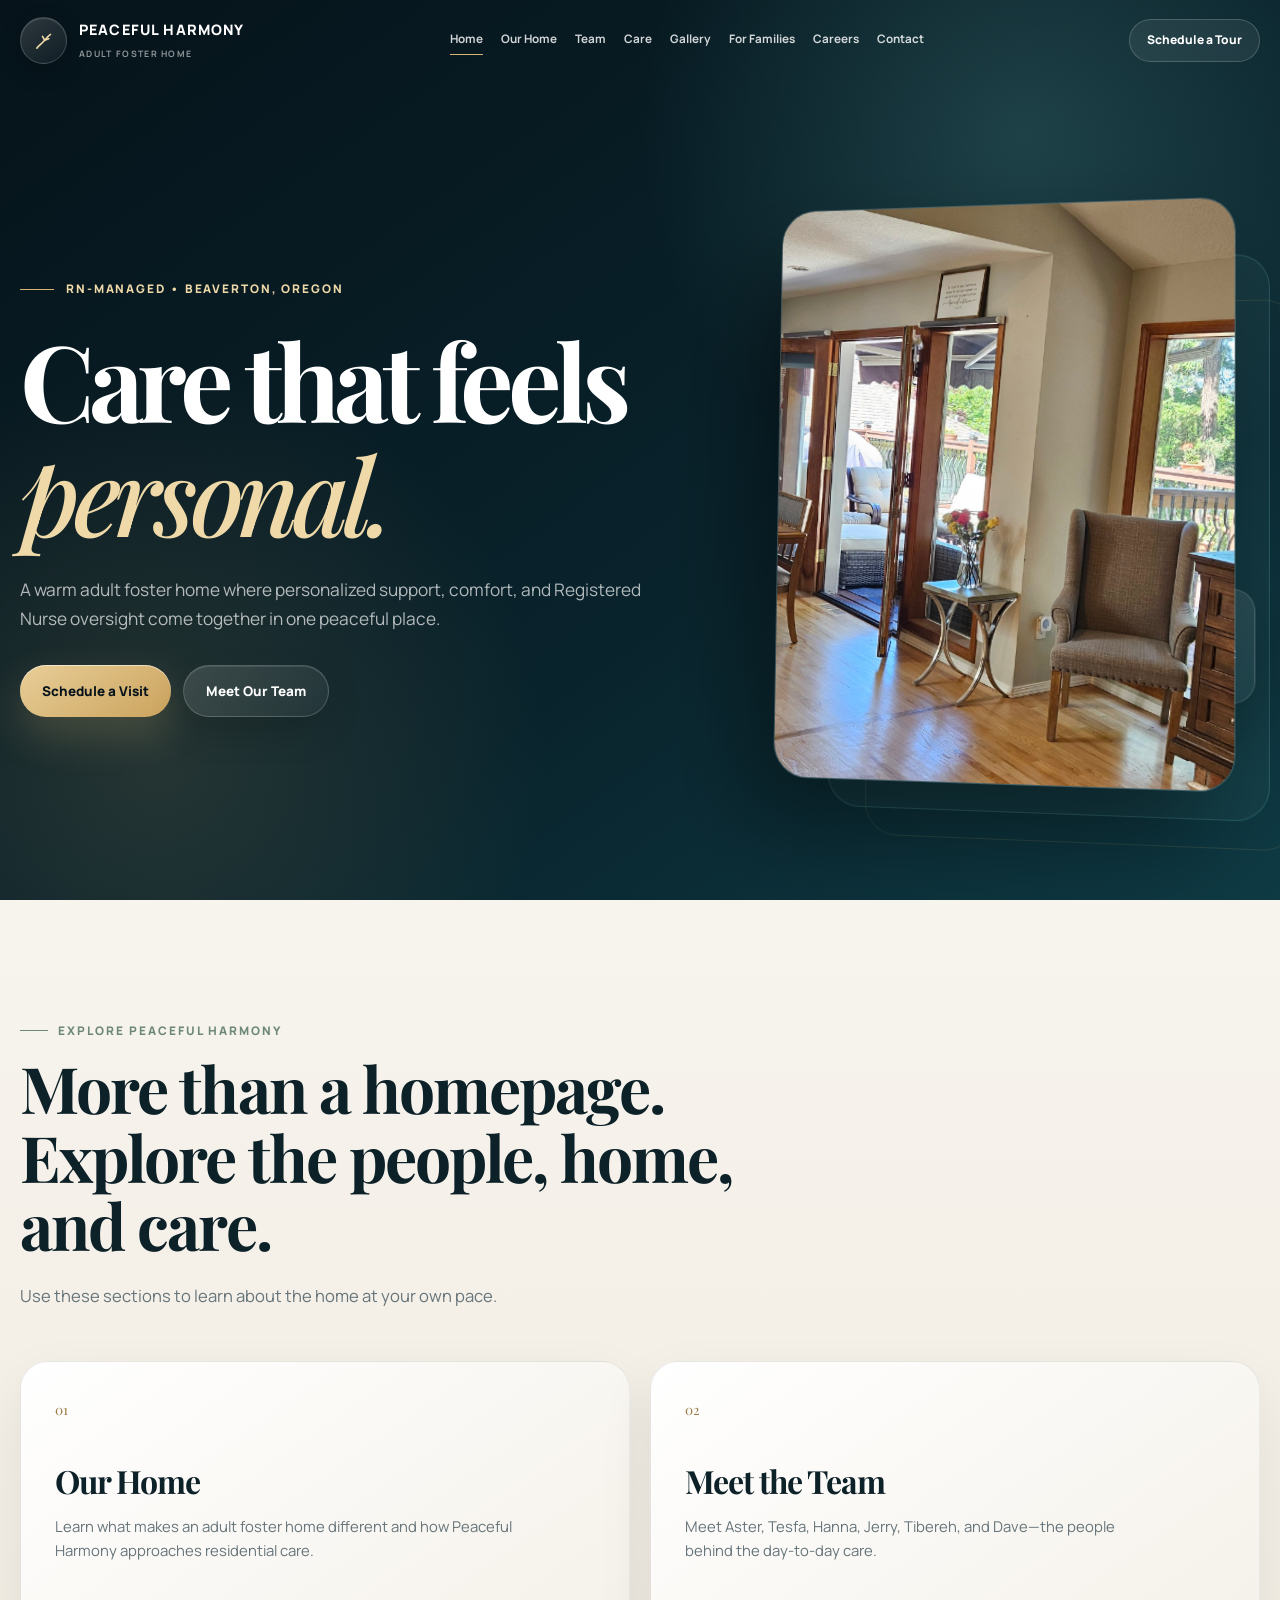
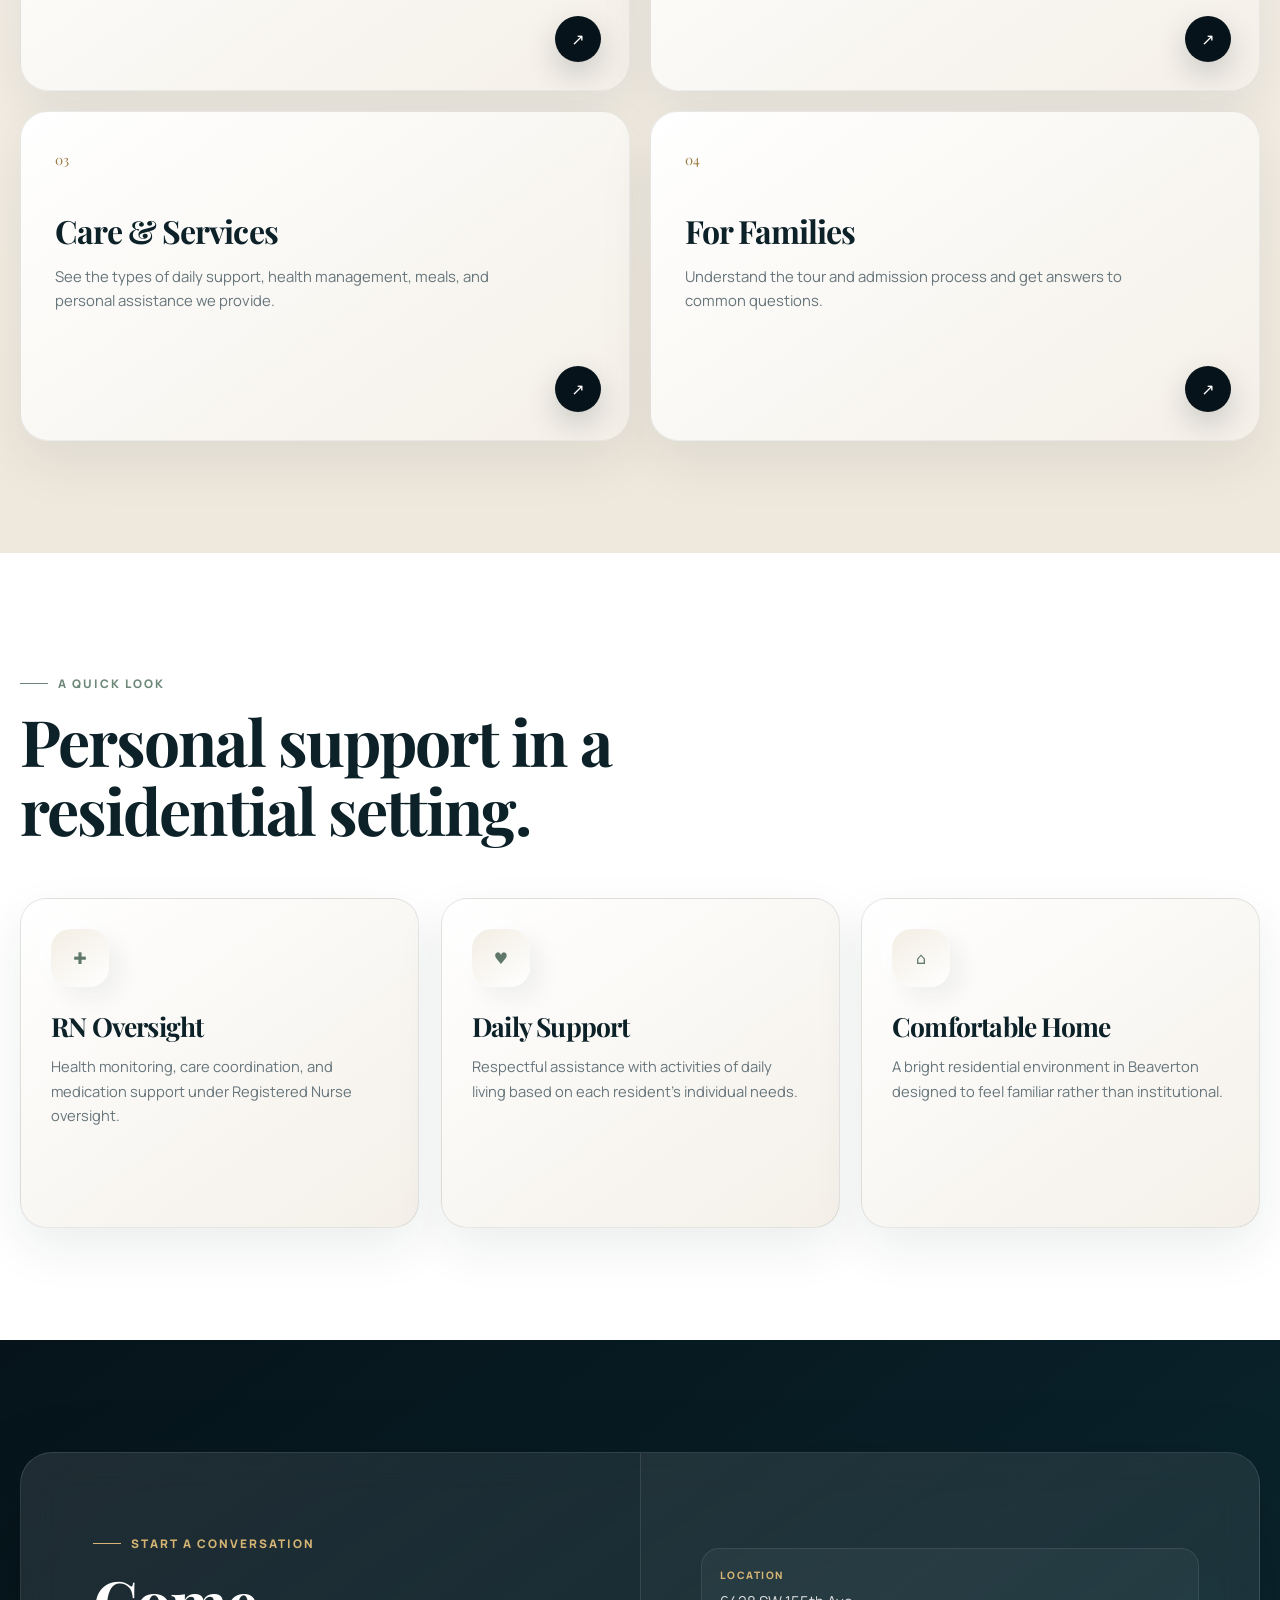
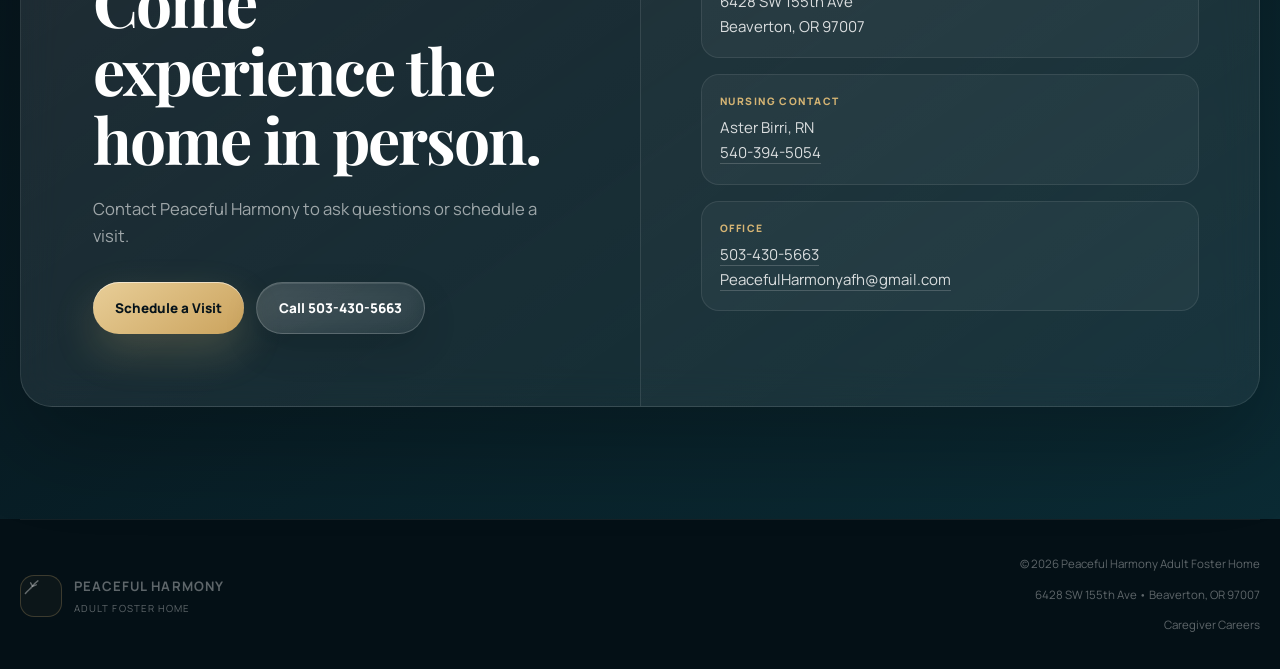
==== index.html @ 40a7d687 "Add files via upload" ====
<!DOCTYPE html>
<html lang="en">
<head>
  <meta charset="UTF-8" />
  <meta name="viewport" content="width=device-width, initial-scale=1, viewport-fit=cover" />
  <meta name="theme-color" content="#06131a" />
  <meta name="description" content="Peaceful Harmony Adult Foster Home in Beaverton, Oregon." />
  <title>Peaceful Harmony Adult Foster Home | Beaverton, Oregon</title>
  <link rel="preconnect" href="https://fonts.googleapis.com" />
  <link rel="preconnect" href="https://fonts.gstatic.com" crossorigin />
  <link href="https://fonts.googleapis.com/css2?family=Manrope:wght@400;500;600;700;800&family=Playfair+Display:ital,wght@0,600;0,700;1,500&display=swap" rel="stylesheet" />
  <link rel="stylesheet" href="styles.css" />
</head>
<body>

<header class="site-header" id="siteHeader">
  <div class="container nav">
    <a class="brand" href="index.html" aria-label="Peaceful Harmony home">
      <span class="brand-orb" aria-hidden="true">
        <svg viewBox="0 0 24 24" fill="none">
          <path d="M5 20c2.8-3.8 5.3-4.6 8.1-8.2 2.2-2.9 3.7-4.5 6.2-6.2" stroke="currentColor" stroke-width="1.7" stroke-linecap="round"/>
          <path d="M13.2 11.8 11 7.8M13.2 11.8l4.2-1.7" stroke="currentColor" stroke-width="1.7" stroke-linecap="round"/>
        </svg>
      </span>
      <span>
        <span class="brand-name">PEACEFUL HARMONY</span>
        <span class="brand-sub">Adult Foster Home</span>
      </span>
    </a>

    <nav class="desktop-nav" aria-label="Main navigation">
      <a href="index.html">Home</a>
      <a href="our-home.html">Our Home</a>
      <a href="team.html">Team</a>
      <a href="care.html">Care</a>
      <a href="gallery.html">Gallery</a>
      <a href="families.html">For Families</a>
      <a href="careers.html">Careers</a>
      <a href="contact.html">Contact</a>
    </nav>

    <div>
      <a class="nav-cta" href="contact.html">Schedule a Tour</a>
      <button class="menu-btn" id="menuButton" type="button" aria-label="Open menu" aria-controls="mobileMenu" aria-expanded="false">
        <svg viewBox="0 0 24 24" fill="none"><path d="M5 7h14M5 12h14M5 17h14" stroke="currentColor" stroke-width="2" stroke-linecap="round"/></svg>
      </button>
    </div>
  </div>

  <nav class="mobile-menu" id="mobileMenu" aria-label="Mobile navigation">
    <a href="index.html">Home</a>
    <a href="our-home.html">Our Home</a>
    <a href="team.html">Meet the Team</a>
    <a href="care.html">Care & Services</a>
    <a href="gallery.html">Gallery</a>
    <a href="families.html">For Families</a>
    <a href="careers.html">Caregiver Careers</a>
    <a href="contact.html">Contact / Schedule a Tour</a>
  </nav>
</header>


<main>
  <section class="home-hero">
    <div class="container home-grid">
      <div class="reveal visible">
        <div class="home-kicker">RN-Managed • Beaverton, Oregon</div>
        <h1>Care that feels<br><em>personal.</em></h1>
        <p class="home-copy">A warm adult foster home where personalized support, comfort, and Registered Nurse oversight come together in one peaceful place.</p>
        <div class="actions">
          <a class="btn btn-gold" href="contact.html">Schedule a Visit</a>
          <a class="btn btn-glass" href="team.html">Meet Our Team</a>
        </div>
      </div>

      <div class="hero-visual reveal visible">
        <div class="photo-stage">
          <div class="photo-back2"></div><div class="photo-back"></div>
          <div class="photo-card">
            <img src="assets/home-living.jpg" alt="Living area at Peaceful Harmony Adult Foster Home" />
          </div>
          <div class="float-card f1"><strong>RN-Managed Care</strong><span>Professional nursing oversight integrated into daily support.</span></div>
          <div class="float-card f2"><strong>Feels like home.</strong><span>A smaller residential setting built around comfort and dignity.</span></div>
        </div>
      </div>
    </div>
  </section>

  <section class="section routes">
    <div class="container">
      <span class="eyebrow reveal">Explore Peaceful Harmony</span>
      <h2 class="section-title reveal">More than a homepage. Explore the people, home, and care.</h2>
      <p class="lead reveal">Use these sections to learn about the home at your own pace.</p>

      <div class="route-grid">
        <a class="route-card tilt glow reveal" href="our-home.html">
          <span class="num">01</span><h3 class="deep">Our Home</h3>
          <p>Learn what makes an adult foster home different and how Peaceful Harmony approaches residential care.</p>
          <span class="go">↗</span>
        </a>
        <a class="route-card tilt glow reveal d1" href="team.html">
          <span class="num">02</span><h3 class="deep">Meet the Team</h3>
          <p>Meet Aster, Tesfa, Hanna, Jerry, Tibereh, and Dave—the people behind the day-to-day care.</p>
          <span class="go">↗</span>
        </a>
        <a class="route-card tilt glow reveal d2" href="care.html">
          <span class="num">03</span><h3 class="deep">Care & Services</h3>
          <p>See the types of daily support, health management, meals, and personal assistance we provide.</p>
          <span class="go">↗</span>
        </a>
        <a class="route-card tilt glow reveal d3" href="families.html">
          <span class="num">04</span><h3 class="deep">For Families</h3>
          <p>Understand the tour and admission process and get answers to common questions.</p>
          <span class="go">↗</span>
        </a>
      </div>
    </div>
  </section>

  <section class="section" style="background:#fff">
    <div class="container">
      <span class="eyebrow reveal">A Quick Look</span>
      <h2 class="section-title reveal">Personal support in a residential setting.</h2>
      <div class="card-grid">
        <div class="info-card tilt glow reveal">
          <div class="icon deep">✚</div><h3 class="deep">RN Oversight</h3>
          <p>Health monitoring, care coordination, and medication support under Registered Nurse oversight.</p>
        </div>
        <div class="info-card tilt glow reveal d1">
          <div class="icon deep">♥</div><h3 class="deep">Daily Support</h3>
          <p>Respectful assistance with activities of daily living based on each resident's individual needs.</p>
        </div>
        <div class="info-card tilt glow reveal d2">
          <div class="icon deep">⌂</div><h3 class="deep">Comfortable Home</h3>
          <p>A bright residential environment in Beaverton designed to feel familiar rather than institutional.</p>
        </div>
      </div>
    </div>
  </section>

  <section class="section contact-section">
    <div class="container">
      <div class="contact-shell reveal">
        <div class="contact-copy">
          <span class="eyebrow">Start a Conversation</span>
          <h2 class="section-title">Come experience the home in person.</h2>
          <p class="lead">Contact Peaceful Harmony to ask questions or schedule a visit.</p>
          <div class="actions">
            <a class="btn btn-gold" href="contact.html">Schedule a Visit</a>
            <a class="btn btn-glass" href="tel:+15034305663">Call 503-430-5663</a>
          </div>
        </div>
        <div class="contact-info">
          <div class="contact-card"><span class="contact-label">Location</span><div class="contact-value">6428 SW 155th Ave<br>Beaverton, OR 97007</div></div>
          <div class="contact-card"><span class="contact-label">Nursing Contact</span><div class="contact-value">Aster Birri, RN<br><a href="tel:+15403945054">540-394-5054</a></div></div>
          <div class="contact-card"><span class="contact-label">Office</span><div class="contact-value"><a href="tel:+15034305663">503-430-5663</a><br><a href="mailto:PeacefulHarmonyafh@gmail.com">PeacefulHarmonyafh@gmail.com</a></div></div>
        </div>
      </div>
    </div>
  </section>
</main>


<footer class="footer">
  <div class="container footer-inner">
    <div class="footer-brand">
      <span class="footer-mark" aria-hidden="true">
        <svg viewBox="0 0 24 24" fill="none">
          <path d="M5 20c2.8-3.8 5.3-4.6 8.1-8.2 2.2-2.9 3.7-4.5 6.2-6.2" stroke="currentColor" stroke-width="1.7" stroke-linecap="round"/>
          <path d="M13.2 11.8 11 7.8M13.2 11.8l4.2-1.7" stroke="currentColor" stroke-width="1.7" stroke-linecap="round"/>
        </svg>
      </span>
      <span>
        <strong>PEACEFUL HARMONY</strong>
        <span>Adult Foster Home</span>
      </span>
    </div>
    <div class="footer-meta">
      <p>© <span id="year"></span> Peaceful Harmony Adult Foster Home</p>
      <p>6428 SW 155th Ave • Beaverton, OR 97007</p>
      <p><a href="careers.html">Caregiver Careers</a></p>
    </div>
  </div>
</footer>


<div class="lightbox" id="lightbox" role="dialog" aria-modal="true" aria-label="Photo viewer">
  <button class="lightbox-close" id="lightboxClose" type="button" aria-label="Close photo viewer">
    <svg viewBox="0 0 24 24" fill="none"><path d="M6 6l12 12M18 6 6 18" stroke="currentColor" stroke-width="2" stroke-linecap="round"/></svg>
  </button>
  <img id="lightboxImage" src="" alt="" />
</div>

<script src="script.js"></script>
</body>
</html>
---- styles.css ----
:root{
  --bg:#06131a;
  --bg2:#0b2027;
  --paper:#f7f4ee;
  --paper2:#efe8dc;
  --white:#fff;
  --ink:#0d2128;
  --muted:#66757b;
  --sage:#8ea99a;
  --sage2:#b9c9bc;
  --gold:#d6b574;
  --gold2:#efd9a8;
  --aqua:#74c8c4;
  --line:rgba(13,33,40,.10);
  --lineD:rgba(255,255,255,.12);
  --shadow1:0 20px 60px rgba(0,0,0,.15);
  --shadow2:0 35px 100px rgba(0,0,0,.27);
  --r:28px;
  --header:80px;
  --max:1240px;
}
*{box-sizing:border-box}
html{scroll-behavior:smooth;scroll-padding-top:calc(var(--header) + 16px)}
body{
  margin:0;min-width:320px;overflow-x:hidden;
  font-family:"Manrope",system-ui,-apple-system,BlinkMacSystemFont,"Segoe UI",sans-serif;
  color:var(--ink);background:var(--paper);line-height:1.65;
  -webkit-font-smoothing:antialiased;
}
body.menu-open,body.lightbox-open{overflow:hidden}
img{display:block;max-width:100%}
a{text-decoration:none;color:inherit}
button,input,textarea,select{font:inherit}
button{border:0}
a,button{-webkit-tap-highlight-color:transparent}
:focus-visible{outline:3px solid var(--gold);outline-offset:4px;border-radius:10px}
::selection{background:var(--gold2);color:var(--bg)}
.container{width:min(calc(100% - 40px),var(--max));margin-inline:auto}
.section{position:relative;padding:112px 0}
.eyebrow{
  display:inline-flex;align-items:center;gap:10px;margin-bottom:14px;
  color:#6d8879;font-size:.74rem;font-weight:800;letter-spacing:.17em;text-transform:uppercase
}
.eyebrow:before{content:"";width:28px;height:1px;background:currentColor}
h1,h2,h3,h4{margin:0;font-family:"Playfair Display",Georgia,serif;line-height:1.07;letter-spacing:-.03em}
.page-title{font-size:clamp(3.4rem,7vw,7.2rem);max-width:960px}
.section-title{font-size:clamp(2.5rem,5vw,5rem);max-width:820px}
.lead{max-width:720px;margin:22px 0 0;color:var(--muted);font-size:1.04rem}
.btn{
  min-height:52px;display:inline-flex;align-items:center;justify-content:center;gap:10px;
  padding:0 22px;border-radius:999px;font-size:.84rem;font-weight:800;
  transition:transform .2s ease,box-shadow .2s ease,background .2s ease
}
.btn:hover{transform:translateY(-2px)}
.btn-gold{
  background:linear-gradient(145deg,#e8ce98,#cba35d);color:var(--bg);
  box-shadow:inset 0 1px 0 rgba(255,255,255,.55),0 18px 40px rgba(214,181,116,.22)
}
.btn-glass{
  border:1px solid rgba(255,255,255,.18);
  background:linear-gradient(145deg,rgba(255,255,255,.13),rgba(255,255,255,.045));
  color:#fff;box-shadow:inset 0 1px 0 rgba(255,255,255,.1),0 15px 36px rgba(0,0,0,.14);
  backdrop-filter:blur(14px);-webkit-backdrop-filter:blur(14px)
}
.btn-dark{background:var(--bg);color:white;box-shadow:0 14px 34px rgba(6,19,26,.18)}
.reveal{opacity:0;transform:translateY(24px);transition:opacity .7s ease,transform .7s cubic-bezier(.2,.75,.2,1)}
.reveal.visible{opacity:1;transform:none}
.d1{transition-delay:.08s}.d2{transition-delay:.16s}.d3{transition-delay:.24s}
.tilt{transform-style:preserve-3d;will-change:transform;transition:transform .18s ease-out,box-shadow .3s ease}
.tilt>*{transform:translateZ(14px)}.tilt .deep{transform:translateZ(34px)}
.glow{position:relative;overflow:hidden}
.glow:before{
  content:"";position:absolute;inset:0;pointer-events:none;
  background:radial-gradient(380px circle at var(--lx,50%) var(--ly,50%),rgba(255,255,255,.16),transparent 42%);
  opacity:0;transition:opacity .25s ease
}
.glow:hover:before{opacity:1}

/* NAV */
.site-header{position:fixed;inset:0 0 auto;z-index:1000;transition:.25s ease}
.site-header.scrolled,.site-header.menu-visible{
  background:rgba(6,19,26,.80);border-bottom:1px solid rgba(255,255,255,.09);
  box-shadow:0 14px 44px rgba(0,0,0,.18);backdrop-filter:blur(20px);-webkit-backdrop-filter:blur(20px)
}
.nav{min-height:var(--header);display:flex;align-items:center;justify-content:space-between;gap:24px}
.brand{display:inline-flex;align-items:center;gap:12px;color:white;min-width:0}
.brand-orb{
  width:47px;height:47px;display:grid;place-items:center;flex:0 0 auto;border-radius:50%;
  border:1px solid rgba(255,255,255,.17);
  background:linear-gradient(145deg,rgba(255,255,255,.16),rgba(255,255,255,.04));
  box-shadow:inset 0 1px 0 rgba(255,255,255,.12),0 8px 24px rgba(0,0,0,.19)
}
.brand-orb svg{width:23px;height:23px;color:var(--gold2)}
.brand-name{display:block;font-size:.9rem;font-weight:800;letter-spacing:.08em;white-space:nowrap}
.brand-sub{display:block;margin-top:5px;color:rgba(255,255,255,.55);font-size:.55rem;font-weight:700;letter-spacing:.15em;text-transform:uppercase}
.desktop-nav{display:flex;align-items:center;gap:18px;color:rgba(255,255,255,.82)}
.desktop-nav a{position:relative;padding:12px 0;font-size:.73rem;font-weight:700}
.desktop-nav a:after{
  content:"";position:absolute;left:0;right:0;bottom:7px;height:1px;background:var(--gold);
  transform:scaleX(0);transition:transform .2s ease
}
.desktop-nav a:hover:after,.desktop-nav a.active:after{transform:scaleX(1)}
.nav-cta{
  min-height:43px;display:inline-flex;align-items:center;padding:0 17px;border-radius:999px;
  border:1px solid rgba(255,255,255,.18);background:rgba(255,255,255,.07);color:#fff;font-size:.75rem;font-weight:800
}
.menu-btn{
  display:none;width:46px;height:46px;align-items:center;justify-content:center;cursor:pointer;
  border:1px solid rgba(255,255,255,.16);border-radius:50%;background:rgba(255,255,255,.07);color:#fff
}
.menu-btn svg{width:22px;height:22px}
.mobile-menu{display:none}

/* SHARED DARK PAGE HERO */
.page-hero{
  position:relative;min-height:74svh;display:flex;align-items:end;overflow:hidden;color:#fff;
  background:
    radial-gradient(circle at 82% 15%,rgba(116,200,196,.18),transparent 28%),
    radial-gradient(circle at 14% 85%,rgba(214,181,116,.13),transparent 28%),
    linear-gradient(145deg,#06131a,#0a2831 72%,#0e3b44)
}
.page-hero:before{
  content:"";position:absolute;inset:0;opacity:.12;
  background-image:linear-gradient(rgba(255,255,255,.08) 1px,transparent 1px),linear-gradient(90deg,rgba(255,255,255,.08) 1px,transparent 1px);
  background-size:56px 56px;transform:perspective(900px) rotateX(64deg) scale(1.5) translateY(17%);
  transform-origin:center bottom;mask-image:linear-gradient(to top,rgba(0,0,0,.9),transparent 70%)
}
.page-hero-inner{position:relative;z-index:2;padding:calc(var(--header) + 90px) 0 72px}
.page-hero .eyebrow{color:var(--gold)}
.page-hero .lead{color:rgba(255,255,255,.62)}
.breadcrumbs{display:flex;flex-wrap:wrap;gap:8px;margin-top:28px;color:rgba(255,255,255,.46);font-size:.76rem}
.breadcrumbs strong{color:rgba(255,255,255,.82)}

/* HOME HERO */
.home-hero{
  position:relative;min-height:100svh;overflow:hidden;color:#fff;
  background:
    radial-gradient(circle at 80% 15%,rgba(116,200,196,.20),transparent 30%),
    radial-gradient(circle at 12% 84%,rgba(214,181,116,.14),transparent 29%),
    linear-gradient(145deg,#06131a,#09232c 60%,#0e3a44)
}
.home-grid{
  min-height:100svh;display:grid;grid-template-columns:minmax(0,1fr) minmax(370px,.78fr);
  gap:70px;align-items:center;padding:calc(var(--header) + 72px) 0 64px
}
.home-kicker{display:inline-flex;align-items:center;gap:12px;margin-bottom:24px;color:var(--gold2);font-size:.74rem;font-weight:800;letter-spacing:.16em;text-transform:uppercase}
.home-kicker:before{content:"";width:34px;height:1px;background:var(--gold)}
.home-hero h1{font-size:clamp(4.2rem,8.3vw,8.2rem);max-width:760px;letter-spacing:-.06em}
.home-hero h1 em{color:var(--gold2);font-weight:500}
.home-copy{max-width:660px;margin:26px 0 0;color:rgba(255,255,255,.68);font-size:1.08rem}
.actions{display:flex;flex-wrap:wrap;gap:12px;margin-top:32px}
.hero-visual{position:relative;min-height:630px;perspective:1500px;transform-style:preserve-3d}
.photo-stage{position:absolute;top:50%;right:5%;width:min(495px,88%);aspect-ratio:4/5;transform:translateY(-50%) rotateY(-10deg) rotateX(3deg);transform-style:preserve-3d}
.photo-back2,.photo-back{position:absolute;border-radius:34px}
.photo-back2{inset:14% -13% -13% 14%;border:1px solid rgba(214,181,116,.13);transform:translateZ(-70px)}
.photo-back{inset:7% -7% -7% 7%;border:1px solid rgba(116,200,196,.22);background:rgba(116,200,196,.05);transform:translateZ(-35px)}
.photo-card{position:absolute;inset:0;overflow:hidden;border:1px solid rgba(255,255,255,.15);border-radius:34px;background:rgba(255,255,255,.05);box-shadow:-30px 48px 90px rgba(0,0,0,.38);transform:translateZ(45px)}
.photo-card img{width:100%;height:100%;object-fit:cover}
.float-card{
  position:absolute;z-index:4;width:215px;padding:17px;border:1px solid rgba(255,255,255,.15);border-radius:22px;
  background:linear-gradient(145deg,rgba(255,255,255,.14),rgba(255,255,255,.05));color:#fff;
  box-shadow:0 22px 60px rgba(0,0,0,.25);backdrop-filter:blur(19px);-webkit-backdrop-filter:blur(19px)
}
.float-card strong{display:block;color:var(--gold2);font-family:"Playfair Display",serif;font-size:1.12rem}
.float-card span{display:block;margin-top:5px;color:rgba(255,255,255,.60);font-size:.76rem}
.f1{top:12%;left:-3%}.f2{right:-4%;bottom:14%}

/* HOME ROUTES */
.routes{background:linear-gradient(180deg,#f7f4ee,#efe8dc)}
.route-grid{display:grid;grid-template-columns:repeat(2,minmax(0,1fr));gap:20px;margin-top:52px}
.route-card{
  position:relative;min-height:330px;overflow:hidden;padding:34px;border:1px solid rgba(13,33,40,.08);border-radius:28px;
  background:linear-gradient(145deg,#fff,#f4f0e8);box-shadow:0 22px 54px rgba(13,33,40,.08)
}
.route-card:hover{box-shadow:0 34px 76px rgba(13,33,40,.13)}
.route-card .num{color:#9c7b43;font-family:"Playfair Display",serif;font-size:.85rem}
.route-card h3{margin-top:42px;font-size:2rem}
.route-card p{max-width:460px;margin:15px 0 0;color:var(--muted);font-size:.93rem}
.route-card .go{position:absolute;right:28px;bottom:28px;width:46px;height:46px;display:grid;place-items:center;border-radius:50%;background:var(--bg);color:#fff;box-shadow:0 12px 30px rgba(6,19,26,.18)}

/* CARDS */
.card-grid{display:grid;grid-template-columns:repeat(3,minmax(0,1fr));gap:22px;margin-top:54px}
.info-card{
  position:relative;min-height:330px;padding:30px;border:1px solid var(--line);border-radius:26px;
  background:linear-gradient(145deg,#fff,#f4f0e9);box-shadow:0 20px 50px rgba(13,33,40,.08)
}
.info-card h3{font-size:1.65rem}
.info-card p{margin:14px 0 0;color:var(--muted);font-size:.92rem}
.info-card .icon{
  width:58px;height:58px;display:grid;place-items:center;margin-bottom:25px;border-radius:20px;
  background:linear-gradient(145deg,#f3eee4,#fff);color:#5f786a;
  box-shadow:10px 10px 24px rgba(13,33,40,.06),-8px -8px 20px rgba(255,255,255,.95)
}
.info-card .icon svg{width:26px;height:26px}

/* TEAM */
.team-section{background:linear-gradient(180deg,#f7f4ee,#efe8dc)}
.team-grid{display:grid;grid-template-columns:repeat(3,minmax(0,1fr));gap:24px;margin-top:54px}
.person{
  position:relative;overflow:hidden;min-height:470px;border:1px solid var(--line);border-radius:28px;
  background:#fff;box-shadow:0 22px 56px rgba(13,33,40,.09)
}
.person-portrait{
  height:280px;display:grid;place-items:center;position:relative;overflow:hidden;
  background:
    radial-gradient(circle at 30% 20%,rgba(255,255,255,.28),transparent 18%),
    linear-gradient(145deg,#163541,#0a1d25 68%,#173f47)
}
.person-portrait:after{
  content:"";position:absolute;width:160px;height:160px;border-radius:50%;border:1px solid rgba(214,181,116,.18);
  box-shadow:0 0 0 30px rgba(214,181,116,.03),0 0 0 60px rgba(214,181,116,.02)
}
.initials{position:relative;z-index:2;color:var(--gold2);font-family:"Playfair Display",serif;font-size:4.8rem;letter-spacing:-.06em}
.person-photo{width:100%;height:100%;object-fit:cover}
.person-body{padding:26px}
.person-role{color:#789184;font-size:.68rem;font-weight:800;letter-spacing:.13em;text-transform:uppercase}
.person h3{margin-top:8px;font-size:1.75rem}
.person p{margin:13px 0 0;color:var(--muted);font-size:.9rem}
.profile-note{margin-top:14px;color:#8b764d;font-size:.74rem;font-weight:700}
.owner-badge{position:absolute;top:16px;right:16px;z-index:3;padding:8px 11px;border-radius:999px;background:rgba(6,19,26,.68);color:#fff;font-size:.63rem;font-weight:800;letter-spacing:.08em;backdrop-filter:blur(10px)}

/* GALLERY */
.gallery-section{background:linear-gradient(180deg,#efe8dc,#f7f4ee)}
.gallery-grid{display:grid;grid-template-columns:1.18fr .82fr .82fr;grid-template-rows:280px 280px;gap:18px;margin-top:54px;perspective:1400px}
.gallery-item{position:relative;overflow:hidden;cursor:zoom-in;border:0;border-radius:22px;background:#ddd;box-shadow:0 22px 55px rgba(13,33,40,.12);transition:.3s ease}
.gallery-item:first-child{grid-row:1/3}
.gallery-item:hover{transform:translateZ(80px) scale(1.02);z-index:4;box-shadow:0 35px 80px rgba(13,33,40,.20)}
.gallery-item img{width:100%;height:100%;object-fit:cover;transition:transform .5s ease}
.gallery-item:hover img{transform:scale(1.04)}
.tag{position:absolute;left:15px;bottom:15px;padding:8px 12px;border-radius:999px;background:rgba(6,19,26,.56);color:#fff;font-size:.67rem;font-weight:800;backdrop-filter:blur(10px)}

/* FAQ */
.faq-wrap{max-width:900px;margin:50px auto 0}
.faq-item{border-top:1px solid var(--line)}
.faq-item:last-child{border-bottom:1px solid var(--line)}
.faq-q{
  width:100%;display:flex;justify-content:space-between;gap:24px;align-items:center;padding:23px 0;
  background:transparent;color:var(--ink);cursor:pointer;text-align:left;font-weight:800
}
.faq-plus{width:34px;height:34px;display:grid;place-items:center;flex:0 0 auto;border:1px solid var(--line);border-radius:50%;transition:transform .2s ease}
.faq-item.open .faq-plus{transform:rotate(45deg)}
.faq-a{display:grid;grid-template-rows:0fr;transition:grid-template-rows .3s ease}
.faq-a>div{overflow:hidden}
.faq-a p{margin:0 0 23px;color:var(--muted)}
.faq-item.open .faq-a{grid-template-rows:1fr}

/* PROCESS */
.process{background:var(--bg);color:#fff}
.process .eyebrow{color:var(--gold)}
.process .lead{color:rgba(255,255,255,.57)}
.steps{display:grid;grid-template-columns:repeat(3,minmax(0,1fr));gap:18px;margin-top:52px}
.step{
  padding:28px;border:1px solid rgba(255,255,255,.10);border-radius:24px;
  background:linear-gradient(145deg,rgba(255,255,255,.09),rgba(255,255,255,.025));
  box-shadow:0 24px 60px rgba(0,0,0,.18);backdrop-filter:blur(14px)
}
.step-num{color:var(--gold2);font-family:"Playfair Display",serif;font-size:2.3rem}
.step h3{margin-top:18px;font-size:1.55rem}
.step p{margin:12px 0 0;color:rgba(255,255,255,.53);font-size:.9rem}

/* CONTACT */
.contact-section{background:linear-gradient(145deg,#06131a,#0b2b34);color:#fff}
.contact-shell{display:grid;grid-template-columns:1fr 1fr;overflow:hidden;border:1px solid rgba(255,255,255,.12);border-radius:32px;background:linear-gradient(145deg,rgba(255,255,255,.10),rgba(255,255,255,.03));box-shadow:0 38px 90px rgba(0,0,0,.24);backdrop-filter:blur(18px)}
.contact-copy{padding:clamp(40px,6vw,72px)}
.contact-copy .eyebrow{color:var(--gold)}
.contact-copy .section-title{font-size:clamp(2.8rem,5vw,5.2rem)}
.contact-copy .lead{color:rgba(255,255,255,.58)}
.contact-info{display:grid;align-content:center;gap:16px;padding:clamp(36px,5vw,60px);border-left:1px solid rgba(255,255,255,.10);background:rgba(255,255,255,.025)}
.contact-card{padding:18px;border:1px solid rgba(255,255,255,.09);border-radius:18px;background:rgba(255,255,255,.04)}
.contact-label{display:block;margin-bottom:6px;color:var(--gold);font-size:.64rem;font-weight:800;letter-spacing:.14em;text-transform:uppercase}
.contact-value{color:rgba(255,255,255,.83);font-size:.94rem;overflow-wrap:anywhere}
.contact-value a{border-bottom:1px solid rgba(255,255,255,.18)}
.map{height:330px;margin-top:22px;overflow:hidden;border-radius:28px;box-shadow:0 32px 76px rgba(0,0,0,.18)}
.map iframe{width:100%;height:100%;border:0}

/* FORMS */
.form-grid{display:grid;grid-template-columns:1fr 1fr;gap:18px}
.field{display:grid;gap:7px}
.field.full{grid-column:1/-1}
.field label{font-size:.75rem;font-weight:800;letter-spacing:.03em}
.field input,.field textarea,.field select{
  width:100%;border:1px solid var(--line);border-radius:14px;background:#fff;color:var(--ink);padding:13px 14px;outline:none
}
.field textarea{min-height:140px;resize:vertical}
.form-note{margin-top:12px;color:var(--muted);font-size:.78rem}

/* CAREERS / APPLICATION */
.career-shell{grid-template-columns:minmax(0,1.35fr) minmax(320px,.65fr)}
.career-shell .contact-copy{padding:clamp(38px,5vw,64px)}
.career-shell .contact-info{align-content:start}
.application-section{margin-top:32px;padding-top:28px;border-top:1px solid var(--line)}
.application-section:first-of-type{margin-top:24px}
.application-kicker{display:block;margin-bottom:14px;color:var(--teal);font-size:.66rem;font-weight:800;letter-spacing:.14em;text-transform:uppercase}
.application-title{margin:0 0 6px;font-family:"Playfair Display",serif;font-size:1.55rem;line-height:1.08}
.application-help{margin:0 0 18px;color:var(--muted);font-size:.84rem;line-height:1.65}
.choice-grid{display:grid;grid-template-columns:repeat(2,minmax(0,1fr));gap:10px}
.choice-grid.three{grid-template-columns:repeat(3,minmax(0,1fr))}
.choice{display:flex;align-items:flex-start;gap:10px;min-height:48px;padding:12px 13px;border:1px solid var(--line);border-radius:14px;background:#fff;color:var(--ink);font-size:.79rem;font-weight:700;line-height:1.35;cursor:pointer;transition:border-color .2s ease,box-shadow .2s ease,transform .2s ease}
.choice:hover{border-color:rgba(32,104,105,.36);box-shadow:0 8px 22px rgba(13,33,40,.06);transform:translateY(-1px)}
.choice input[type="checkbox"],.choice input[type="radio"]{width:17px;height:17px;flex:0 0 17px;margin:1px 0 0;padding:0;border:0;border-radius:4px;accent-color:var(--teal)}
.choice span{display:block}
.field-hint{margin-top:2px;color:var(--muted);font-size:.7rem;line-height:1.45}
.application-consent{display:flex;align-items:flex-start;gap:11px;margin-top:24px;padding:16px;border:1px solid var(--line);border-radius:16px;background:#f7f4ee;color:var(--ink);font-size:.77rem;line-height:1.55}
.application-consent input{width:18px;height:18px;flex:0 0 18px;margin-top:2px;accent-color:var(--teal)}
.application-privacy{margin-top:14px;padding:14px 16px;border-left:3px solid var(--gold);border-radius:0 12px 12px 0;background:#fbfaf6;color:var(--muted);font-size:.74rem;line-height:1.6}
.career-points{display:grid;gap:11px;margin-top:8px}
.career-point{display:flex;gap:10px;color:rgba(255,255,255,.74);font-size:.86rem;line-height:1.5}
.career-point:before{content:"✓";display:grid;place-items:center;width:21px;height:21px;flex:0 0 21px;margin-top:1px;border:1px solid rgba(214,181,116,.28);border-radius:50%;color:var(--gold2);font-size:.68rem}
.career-small{color:rgba(255,255,255,.50);font-size:.74rem;line-height:1.6}
.career-link{color:#fff;border-bottom:1px solid rgba(255,255,255,.22)}
.application-submit{width:100%;justify-content:center}
.mobile-menu a.active{color:var(--gold2)}
@media(max-width:1120px){.career-shell{grid-template-columns:1fr}.career-shell .contact-info{border-left:0;border-top:1px solid rgba(255,255,255,.10)}}
@media(max-width:720px){.choice-grid,.choice-grid.three{grid-template-columns:1fr}.career-shell .contact-copy{padding:32px 22px}.application-title{font-size:1.42rem}}

/* FOOTER */
.footer{background:#041016;color:#fff}
.footer-inner{min-height:150px;display:flex;align-items:center;justify-content:space-between;gap:30px;border-top:1px solid rgba(255,255,255,.07)}
.footer-brand{display:flex;align-items:center;gap:12px}
.footer-mark{width:42px;height:42px;display:grid;place-items:center;border:1px solid rgba(214,181,116,.24);border-radius:14px;color:var(--gold2);background:rgba(214,181,116,.04)}
.footer-mark svg{width:21px;height:21px}
.footer-brand strong{display:block;font-size:.82rem;letter-spacing:.08em}
.footer-brand span{display:block;margin-top:4px;color:rgba(255,255,255,.36);font-size:.61rem;letter-spacing:.11em;text-transform:uppercase}
.footer-meta{text-align:right;color:rgba(255,255,255,.36);font-size:.72rem}

/* LIGHTBOX */
.lightbox{position:fixed;inset:0;z-index:3000;display:none;align-items:center;justify-content:center;padding:28px;background:rgba(2,10,14,.95)}
.lightbox.open{display:flex}
.lightbox img{max-width:min(1120px,94vw);max-height:86vh;border-radius:18px;box-shadow:0 45px 120px rgba(0,0,0,.55)}
.lightbox-close{position:absolute;top:20px;right:20px;width:48px;height:48px;display:grid;place-items:center;cursor:pointer;border:1px solid rgba(255,255,255,.16);border-radius:50%;background:rgba(255,255,255,.07);color:#fff}
.lightbox-close svg{width:22px;height:22px}

/* RESPONSIVE */
@media(max-width:1120px){
  :root{--header:76px}
  .desktop-nav,.nav-cta{display:none}.menu-btn{display:inline-flex}
  .mobile-menu{position:fixed;top:var(--header);left:0;right:0;max-height:calc(100svh - var(--header));overflow-y:auto;padding:12px 18px 22px;background:rgba(6,19,26,.97);border-bottom:1px solid rgba(255,255,255,.09);box-shadow:0 24px 60px rgba(0,0,0,.28);backdrop-filter:blur(18px)}
  .mobile-menu.open{display:block}
  .mobile-menu a{min-height:52px;display:flex;align-items:center;padding:0 10px;border-bottom:1px solid rgba(255,255,255,.08);color:#fff;font-weight:700}
  .mobile-menu a:last-child{margin-top:12px;justify-content:center;border:1px solid rgba(255,255,255,.11);border-radius:999px;background:rgba(255,255,255,.06)}
  .home-grid{grid-template-columns:1fr}.hero-visual{min-height:600px}.photo-stage{right:50%;width:min(470px,72vw);transform:translate(50%,-50%) rotateY(-7deg) rotateX(2deg)}
  .route-grid,.card-grid,.team-grid{grid-template-columns:1fr 1fr}
  .steps{grid-template-columns:1fr}
  .contact-shell{grid-template-columns:1fr}.contact-info{border-left:0;border-top:1px solid rgba(255,255,255,.10)}
  .gallery-grid{grid-template-columns:1fr 1fr;grid-template-rows:340px 250px 250px}.gallery-item:first-child{grid-column:1/3;grid-row:1}
}
@media(max-width:720px){
  .container{width:min(calc(100% - 28px),var(--max))}.section{padding:84px 0}
  .brand-orb{width:42px;height:42px}.brand-name{max-width:180px;font-size:.79rem}.brand-sub{max-width:180px;overflow:hidden;font-size:.49rem;text-overflow:ellipsis;white-space:nowrap}
  .home-grid{padding:calc(var(--header) + 80px) 0 50px}.home-hero h1{font-size:clamp(3.65rem,18vw,5.5rem)}.home-copy{font-size:1rem}
  .actions{flex-direction:column}.actions .btn{width:100%}
  .hero-visual{min-height:500px}.photo-stage{width:min(385px,82vw)}.float-card{width:178px;padding:14px}.f1{left:-1%;top:7%}.f2{right:-1%;bottom:8%}
  .route-grid,.card-grid,.team-grid{grid-template-columns:1fr}
  .gallery-grid{grid-template-columns:1fr;grid-template-rows:repeat(4,270px)}.gallery-item:first-child{grid-column:auto;grid-row:auto}.gallery-item:hover{transform:scale(1.01)}
  .form-grid{grid-template-columns:1fr}.field.full{grid-column:auto}
  .contact-copy,.contact-info{padding:32px 22px}.map{height:290px}
  .footer-inner{min-height:185px;flex-direction:column;justify-content:center;text-align:center}.footer-meta{text-align:center}
}
@media(hover:none),(pointer:coarse){.tilt{transform:none!important}.glow:before{display:none}}
@media(prefers-reduced-motion:reduce){
  html{scroll-behavior:auto}
  *,*:before,*:after{animation-duration:.01ms!important;animation-iteration-count:1!important;transition-duration:.01ms!important}
  .reveal{opacity:1;transform:none}.tilt{transform:none!important}
}
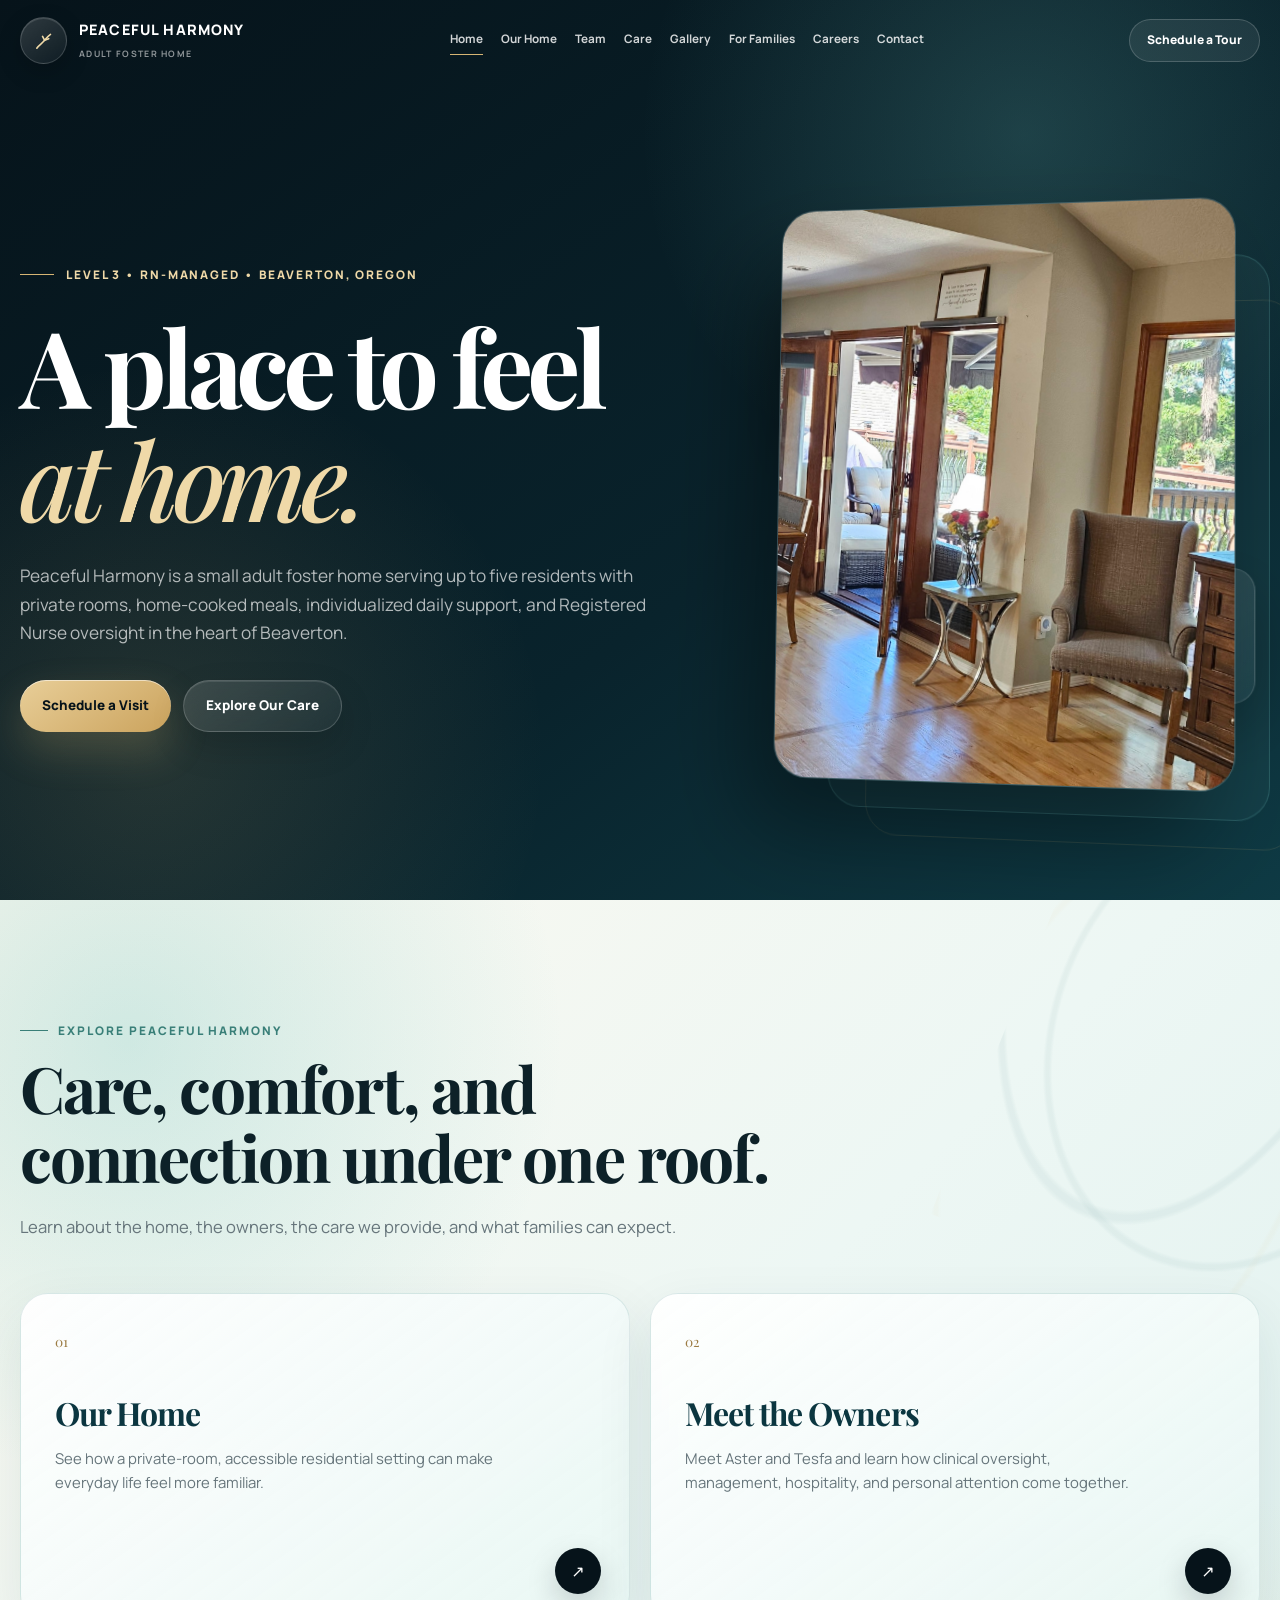
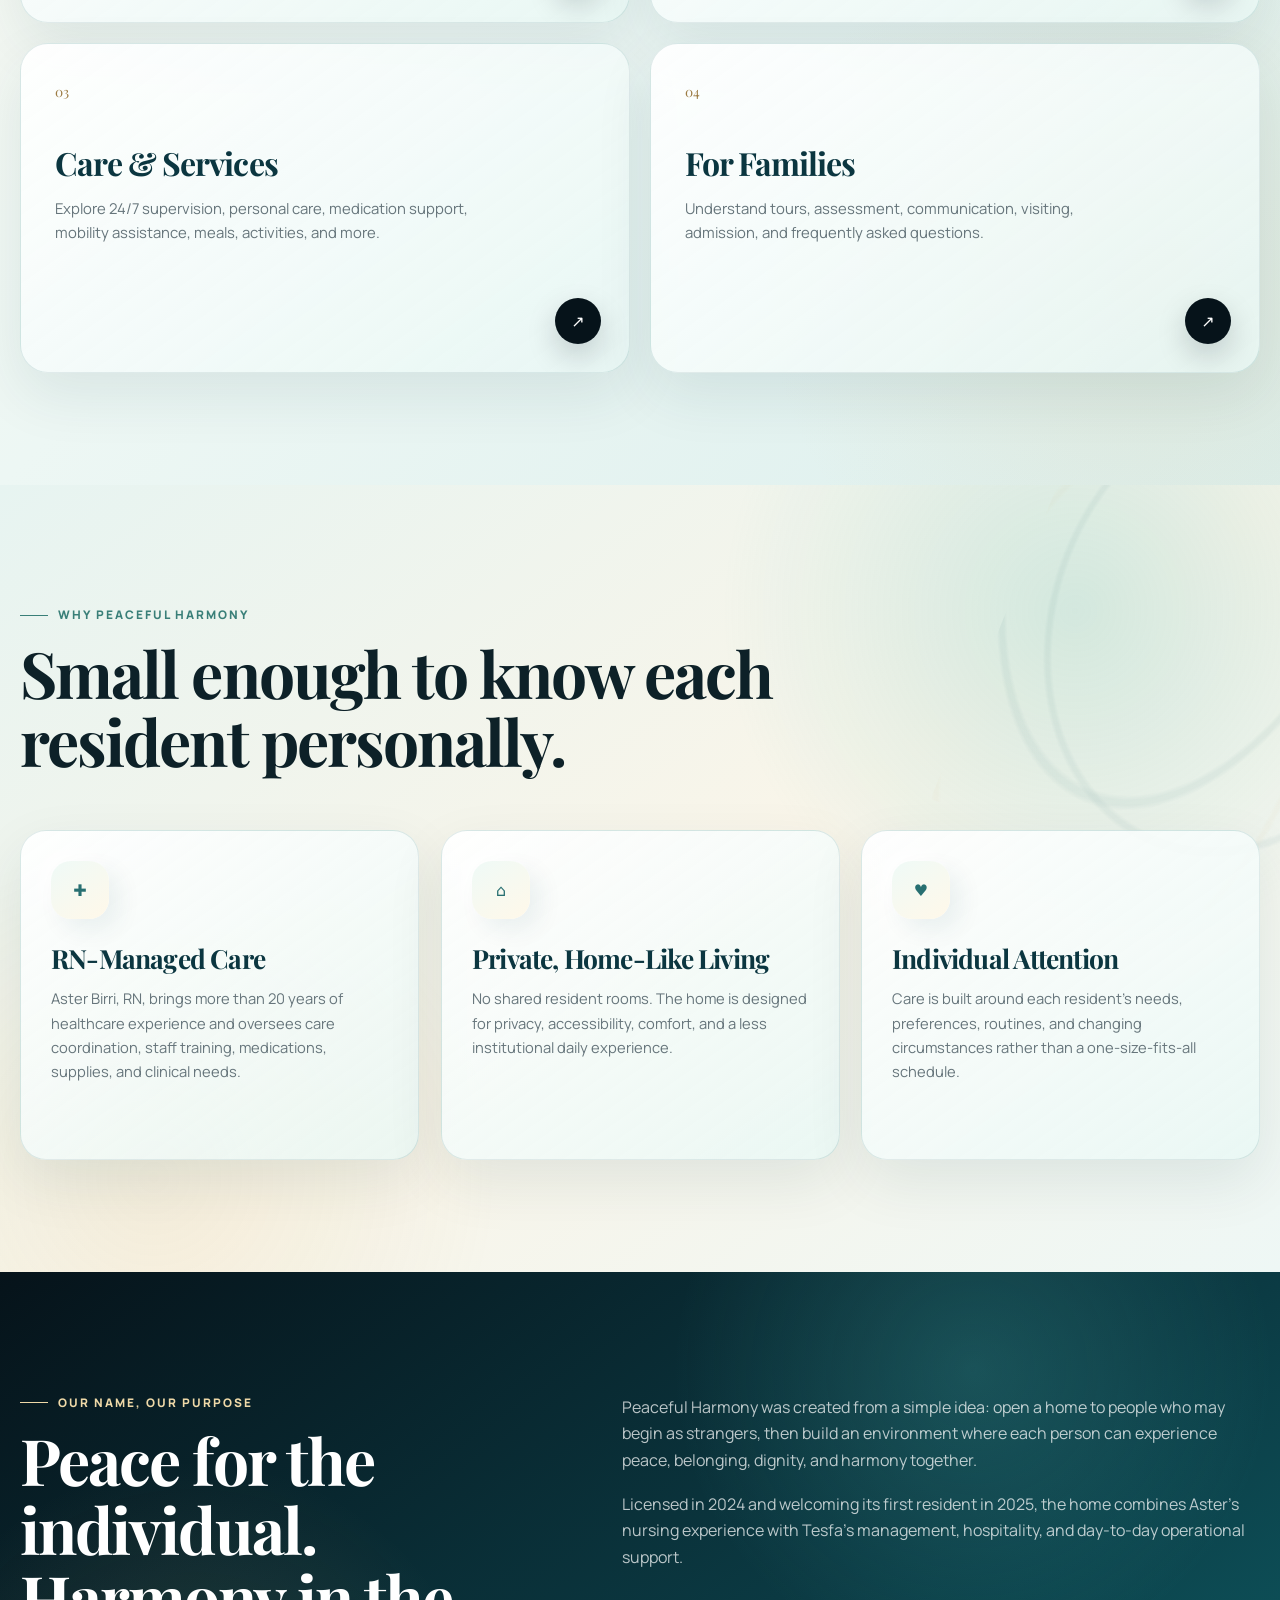
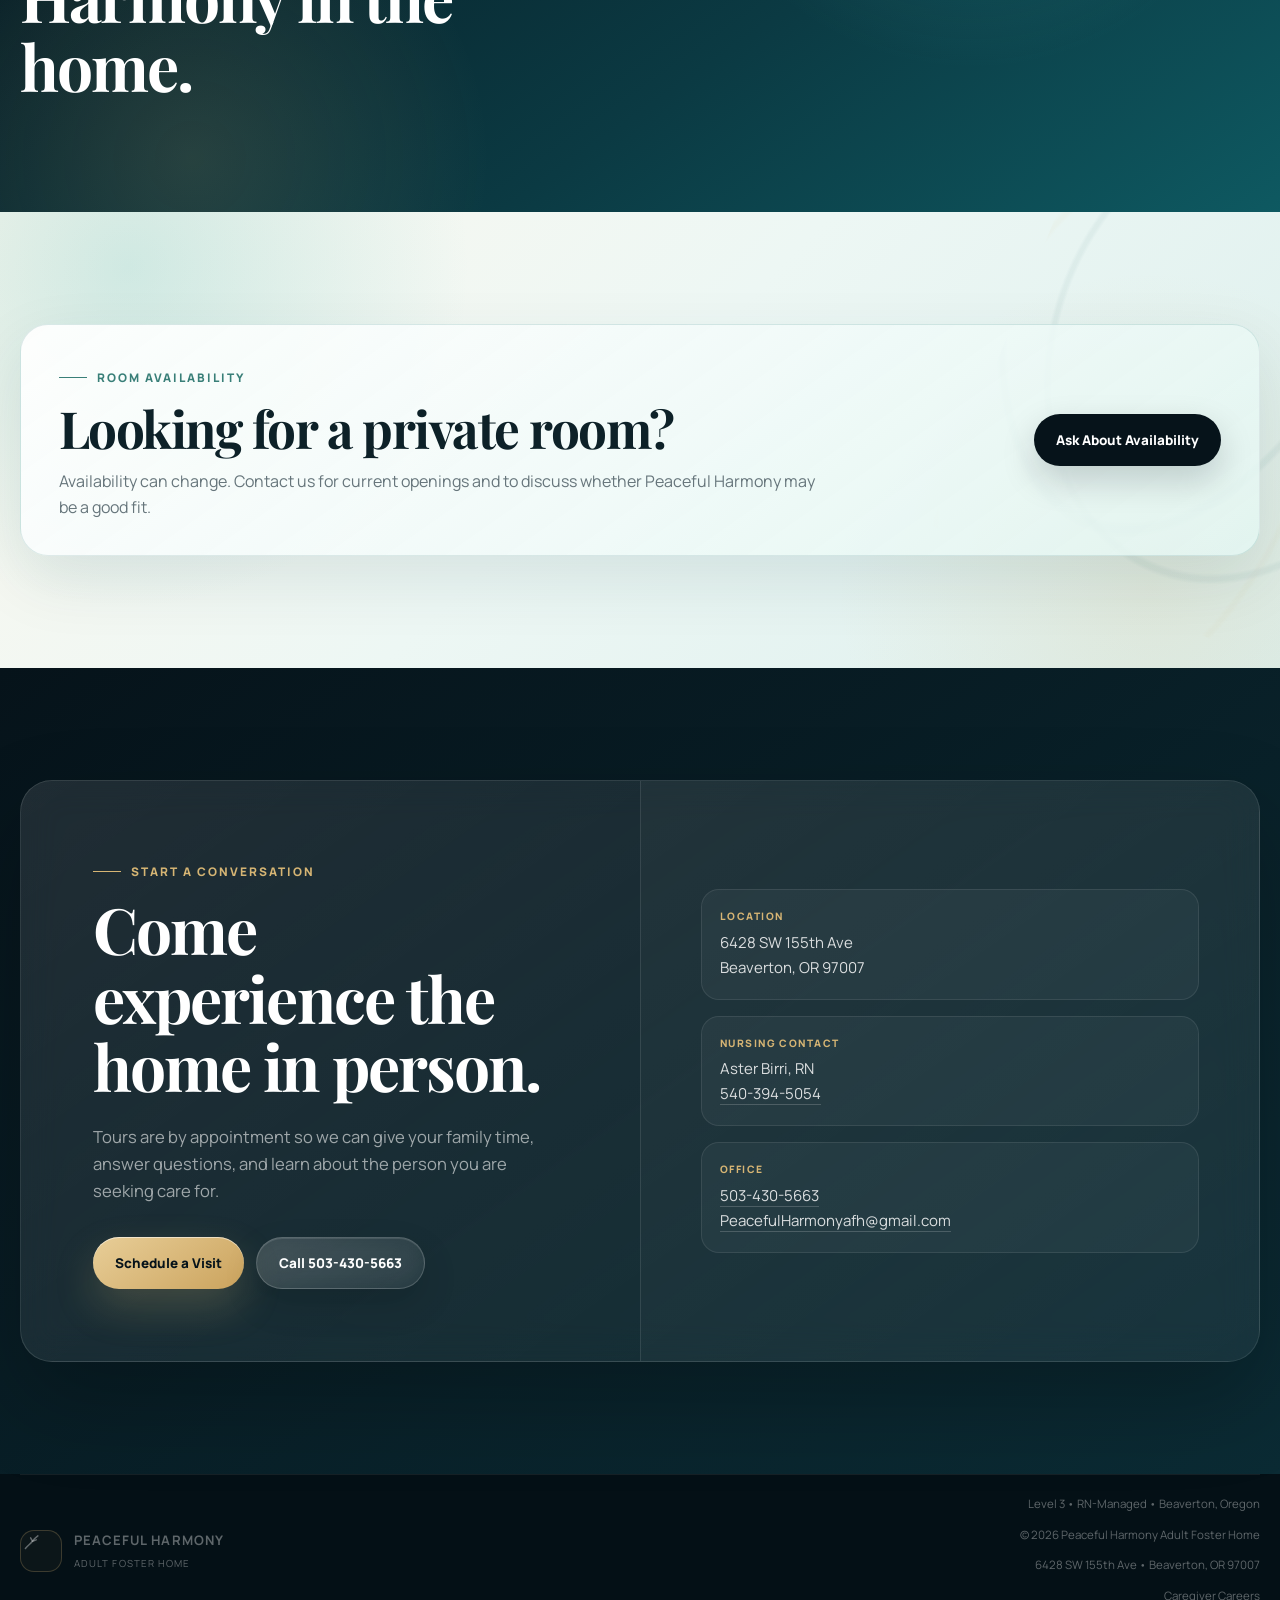
==== commit 1bff7ea5: "Add files via upload" ====
--- a/index.html
+++ b/index.html
@@ -1,196 +1,164 @@
 <!DOCTYPE html>
+
 <html lang="en">
 <head>
-  <meta charset="UTF-8" />
-  <meta name="viewport" content="width=device-width, initial-scale=1, viewport-fit=cover" />
-  <meta name="theme-color" content="#06131a" />
-  <meta name="description" content="Peaceful Harmony Adult Foster Home in Beaverton, Oregon." />
-  <title>Peaceful Harmony Adult Foster Home | Beaverton, Oregon</title>
-  <link rel="preconnect" href="https://fonts.googleapis.com" />
-  <link rel="preconnect" href="https://fonts.gstatic.com" crossorigin />
-  <link href="https://fonts.googleapis.com/css2?family=Manrope:wght@400;500;600;700;800&family=Playfair+Display:ital,wght@0,600;0,700;1,500&display=swap" rel="stylesheet" />
-  <link rel="stylesheet" href="styles.css" />
+<meta charset="utf-8"/>
+<meta content="width=device-width, initial-scale=1, viewport-fit=cover" name="viewport"/>
+<meta content="#06131a" name="theme-color"/>
+<meta content="Peaceful Harmony Adult Foster Home is a Level 3, RN-managed adult foster home in Beaverton, Oregon, offering personalized care in a small residential setting." name="description"/>
+<title>Peaceful Harmony Adult Foster Home | Beaverton, Oregon</title>
+<link href="https://fonts.googleapis.com" rel="preconnect"/>
+<link crossorigin="" href="https://fonts.gstatic.com" rel="preconnect"/>
+<link href="https://fonts.googleapis.com/css2?family=Manrope:wght@400;500;600;700;800&amp;family=Playfair+Display:ital,wght@0,600;0,700;1,500&amp;display=swap" rel="stylesheet"/>
+<link href="styles.css" rel="stylesheet"/>
 </head>
 <body>
-
 <header class="site-header" id="siteHeader">
-  <div class="container nav">
-    <a class="brand" href="index.html" aria-label="Peaceful Harmony home">
-      <span class="brand-orb" aria-hidden="true">
-        <svg viewBox="0 0 24 24" fill="none">
-          <path d="M5 20c2.8-3.8 5.3-4.6 8.1-8.2 2.2-2.9 3.7-4.5 6.2-6.2" stroke="currentColor" stroke-width="1.7" stroke-linecap="round"/>
-          <path d="M13.2 11.8 11 7.8M13.2 11.8l4.2-1.7" stroke="currentColor" stroke-width="1.7" stroke-linecap="round"/>
-        </svg>
-      </span>
-      <span>
-        <span class="brand-name">PEACEFUL HARMONY</span>
-        <span class="brand-sub">Adult Foster Home</span>
-      </span>
-    </a>
-
-    <nav class="desktop-nav" aria-label="Main navigation">
-      <a href="index.html">Home</a>
-      <a href="our-home.html">Our Home</a>
-      <a href="team.html">Team</a>
-      <a href="care.html">Care</a>
-      <a href="gallery.html">Gallery</a>
-      <a href="families.html">For Families</a>
-      <a href="careers.html">Careers</a>
-      <a href="contact.html">Contact</a>
-    </nav>
-
-    <div>
-      <a class="nav-cta" href="contact.html">Schedule a Tour</a>
-      <button class="menu-btn" id="menuButton" type="button" aria-label="Open menu" aria-controls="mobileMenu" aria-expanded="false">
-        <svg viewBox="0 0 24 24" fill="none"><path d="M5 7h14M5 12h14M5 17h14" stroke="currentColor" stroke-width="2" stroke-linecap="round"/></svg>
-      </button>
-    </div>
-  </div>
-
-  <nav class="mobile-menu" id="mobileMenu" aria-label="Mobile navigation">
-    <a href="index.html">Home</a>
-    <a href="our-home.html">Our Home</a>
-    <a href="team.html">Meet the Team</a>
-    <a href="care.html">Care & Services</a>
-    <a href="gallery.html">Gallery</a>
-    <a href="families.html">For Families</a>
-    <a href="careers.html">Caregiver Careers</a>
-    <a href="contact.html">Contact / Schedule a Tour</a>
-  </nav>
+<div class="container nav">
+<a aria-label="Peaceful Harmony home" class="brand" href="index.html">
+<span aria-hidden="true" class="brand-orb">
+<svg fill="none" viewbox="0 0 24 24">
+<path d="M5 20c2.8-3.8 5.3-4.6 8.1-8.2 2.2-2.9 3.7-4.5 6.2-6.2" stroke="currentColor" stroke-linecap="round" stroke-width="1.7"></path>
+<path d="M13.2 11.8 11 7.8M13.2 11.8l4.2-1.7" stroke="currentColor" stroke-linecap="round" stroke-width="1.7"></path>
+</svg>
+</span>
+<span>
+<span class="brand-name">PEACEFUL HARMONY</span>
+<span class="brand-sub">Adult Foster Home</span>
+</span>
+</a>
+<nav aria-label="Main navigation" class="desktop-nav">
+<a href="index.html">Home</a>
+<a href="our-home.html">Our Home</a>
+<a href="team.html">Team</a>
+<a href="care.html">Care</a>
+<a href="gallery.html">Gallery</a>
+<a href="families.html">For Families</a>
+<a href="careers.html">Careers</a>
+<a href="contact.html">Contact</a>
+</nav>
+<div>
+<a class="nav-cta" href="contact.html">Schedule a Tour</a>
+<button aria-controls="mobileMenu" aria-expanded="false" aria-label="Open menu" class="menu-btn" id="menuButton" type="button">
+<svg fill="none" viewbox="0 0 24 24"><path d="M5 7h14M5 12h14M5 17h14" stroke="currentColor" stroke-linecap="round" stroke-width="2"></path></svg>
+</button>
+</div>
+</div>
+<nav aria-label="Mobile navigation" class="mobile-menu" id="mobileMenu">
+<a href="index.html">Home</a>
+<a href="our-home.html">Our Home</a>
+<a href="team.html">Meet the Team</a>
+<a href="care.html">Care &amp; Services</a>
+<a href="gallery.html">Gallery</a>
+<a href="families.html">For Families</a>
+<a href="careers.html">Caregiver Careers</a>
+<a href="contact.html">Contact / Schedule a Tour</a>
+</nav>
 </header>
-
-
 <main>
-  <section class="home-hero">
-    <div class="container home-grid">
-      <div class="reveal visible">
-        <div class="home-kicker">RN-Managed • Beaverton, Oregon</div>
-        <h1>Care that feels<br><em>personal.</em></h1>
-        <p class="home-copy">A warm adult foster home where personalized support, comfort, and Registered Nurse oversight come together in one peaceful place.</p>
-        <div class="actions">
-          <a class="btn btn-gold" href="contact.html">Schedule a Visit</a>
-          <a class="btn btn-glass" href="team.html">Meet Our Team</a>
-        </div>
-      </div>
-
-      <div class="hero-visual reveal visible">
-        <div class="photo-stage">
-          <div class="photo-back2"></div><div class="photo-back"></div>
-          <div class="photo-card">
-            <img src="assets/home-living.jpg" alt="Living area at Peaceful Harmony Adult Foster Home" />
-          </div>
-          <div class="float-card f1"><strong>RN-Managed Care</strong><span>Professional nursing oversight integrated into daily support.</span></div>
-          <div class="float-card f2"><strong>Feels like home.</strong><span>A smaller residential setting built around comfort and dignity.</span></div>
-        </div>
-      </div>
-    </div>
-  </section>
-
-  <section class="section routes">
-    <div class="container">
-      <span class="eyebrow reveal">Explore Peaceful Harmony</span>
-      <h2 class="section-title reveal">More than a homepage. Explore the people, home, and care.</h2>
-      <p class="lead reveal">Use these sections to learn about the home at your own pace.</p>
-
-      <div class="route-grid">
-        <a class="route-card tilt glow reveal" href="our-home.html">
-          <span class="num">01</span><h3 class="deep">Our Home</h3>
-          <p>Learn what makes an adult foster home different and how Peaceful Harmony approaches residential care.</p>
-          <span class="go">↗</span>
-        </a>
-        <a class="route-card tilt glow reveal d1" href="team.html">
-          <span class="num">02</span><h3 class="deep">Meet the Team</h3>
-          <p>Meet Aster, Tesfa, Hanna, Jerry, Tibereh, and Dave—the people behind the day-to-day care.</p>
-          <span class="go">↗</span>
-        </a>
-        <a class="route-card tilt glow reveal d2" href="care.html">
-          <span class="num">03</span><h3 class="deep">Care & Services</h3>
-          <p>See the types of daily support, health management, meals, and personal assistance we provide.</p>
-          <span class="go">↗</span>
-        </a>
-        <a class="route-card tilt glow reveal d3" href="families.html">
-          <span class="num">04</span><h3 class="deep">For Families</h3>
-          <p>Understand the tour and admission process and get answers to common questions.</p>
-          <span class="go">↗</span>
-        </a>
-      </div>
-    </div>
-  </section>
-
-  <section class="section" style="background:#fff">
-    <div class="container">
-      <span class="eyebrow reveal">A Quick Look</span>
-      <h2 class="section-title reveal">Personal support in a residential setting.</h2>
-      <div class="card-grid">
-        <div class="info-card tilt glow reveal">
-          <div class="icon deep">✚</div><h3 class="deep">RN Oversight</h3>
-          <p>Health monitoring, care coordination, and medication support under Registered Nurse oversight.</p>
-        </div>
-        <div class="info-card tilt glow reveal d1">
-          <div class="icon deep">♥</div><h3 class="deep">Daily Support</h3>
-          <p>Respectful assistance with activities of daily living based on each resident's individual needs.</p>
-        </div>
-        <div class="info-card tilt glow reveal d2">
-          <div class="icon deep">⌂</div><h3 class="deep">Comfortable Home</h3>
-          <p>A bright residential environment in Beaverton designed to feel familiar rather than institutional.</p>
-        </div>
-      </div>
-    </div>
-  </section>
-
-  <section class="section contact-section">
-    <div class="container">
-      <div class="contact-shell reveal">
-        <div class="contact-copy">
-          <span class="eyebrow">Start a Conversation</span>
-          <h2 class="section-title">Come experience the home in person.</h2>
-          <p class="lead">Contact Peaceful Harmony to ask questions or schedule a visit.</p>
-          <div class="actions">
-            <a class="btn btn-gold" href="contact.html">Schedule a Visit</a>
-            <a class="btn btn-glass" href="tel:+15034305663">Call 503-430-5663</a>
-          </div>
-        </div>
-        <div class="contact-info">
-          <div class="contact-card"><span class="contact-label">Location</span><div class="contact-value">6428 SW 155th Ave<br>Beaverton, OR 97007</div></div>
-          <div class="contact-card"><span class="contact-label">Nursing Contact</span><div class="contact-value">Aster Birri, RN<br><a href="tel:+15403945054">540-394-5054</a></div></div>
-          <div class="contact-card"><span class="contact-label">Office</span><div class="contact-value"><a href="tel:+15034305663">503-430-5663</a><br><a href="mailto:PeacefulHarmonyafh@gmail.com">PeacefulHarmonyafh@gmail.com</a></div></div>
-        </div>
-      </div>
-    </div>
-  </section>
+<section class="home-hero">
+<div class="container home-grid">
+<div class="reveal visible">
+<div class="home-kicker">Level 3 • RN-Managed • Beaverton, Oregon</div>
+<h1>A place to feel<br/><em>at home.</em></h1>
+<p class="home-copy">Peaceful Harmony is a small adult foster home serving up to five residents with private rooms, home-cooked meals, individualized daily support, and Registered Nurse oversight in the heart of Beaverton.</p>
+<div class="actions">
+<a class="btn btn-gold" href="contact.html">Schedule a Visit</a>
+<a class="btn btn-glass" href="care.html">Explore Our Care</a>
+</div>
+</div>
+<div class="hero-visual reveal visible">
+<div class="photo-stage">
+<div class="photo-back2"></div><div class="photo-back"></div>
+<div class="photo-card"><img alt="Living area at Peaceful Harmony Adult Foster Home" src="assets/home-living.jpg"/></div>
+<div class="float-card f1"><strong>20+ Years of Nursing Experience</strong><span>Clinical experience and RN oversight are part of the home’s day-to-day leadership.</span></div>
+<div class="float-card f2"><strong>Up to 5 Residents</strong><span>A smaller setting created for personal attention, familiarity, and comfort.</span></div>
+</div>
+</div>
+</div>
+</section>
+<section class="section routes brand-light">
+<div class="container">
+<span class="eyebrow reveal">Explore Peaceful Harmony</span>
+<h2 class="section-title reveal">Care, comfort, and connection under one roof.</h2>
+<p class="lead reveal">Learn about the home, the owners, the care we provide, and what families can expect.</p>
+<div class="route-grid">
+<a class="route-card tilt glow reveal" href="our-home.html"><span class="num">01</span><h3 class="deep">Our Home</h3><p>See how a private-room, accessible residential setting can make everyday life feel more familiar.</p><span class="go">↗</span></a>
+<a class="route-card tilt glow reveal d1" href="team.html"><span class="num">02</span><h3 class="deep">Meet the Owners</h3><p>Meet Aster and Tesfa and learn how clinical oversight, management, hospitality, and personal attention come together.</p><span class="go">↗</span></a>
+<a class="route-card tilt glow reveal d2" href="care.html"><span class="num">03</span><h3 class="deep">Care &amp; Services</h3><p>Explore 24/7 supervision, personal care, medication support, mobility assistance, meals, activities, and more.</p><span class="go">↗</span></a>
+<a class="route-card tilt glow reveal d3" href="families.html"><span class="num">04</span><h3 class="deep">For Families</h3><p>Understand tours, assessment, communication, visiting, admission, and frequently asked questions.</p><span class="go">↗</span></a>
+</div>
+</div>
+</section>
+<section class="section brand-light-alt">
+<div class="container">
+<span class="eyebrow reveal">Why Peaceful Harmony</span>
+<h2 class="section-title reveal">Small enough to know each resident personally.</h2>
+<div class="card-grid">
+<div class="info-card tilt glow reveal"><div class="icon deep">✚</div><h3 class="deep">RN-Managed Care</h3><p>Aster Birri, RN, brings more than 20 years of healthcare experience and oversees care coordination, staff training, medications, supplies, and clinical needs.</p></div>
+<div class="info-card tilt glow reveal d1"><div class="icon deep">⌂</div><h3 class="deep">Private, Home-Like Living</h3><p>No shared resident rooms. The home is designed for privacy, accessibility, comfort, and a less institutional daily experience.</p></div>
+<div class="info-card tilt glow reveal d2"><div class="icon deep">♥</div><h3 class="deep">Individual Attention</h3><p>Care is built around each resident’s needs, preferences, routines, and changing circumstances rather than a one-size-fits-all schedule.</p></div>
+</div>
+</div>
+</section>
+<section class="section story-band">
+<div class="container story-grid">
+<div class="reveal">
+<span class="eyebrow">Our Name, Our Purpose</span>
+<h2 class="section-title">Peace for the individual. Harmony in the home.</h2>
+</div>
+<div class="story-copy reveal d1">
+<p>Peaceful Harmony was created from a simple idea: open a home to people who may begin as strangers, then build an environment where each person can experience peace, belonging, dignity, and harmony together.</p>
+<p>Licensed in 2024 and welcoming its first resident in 2025, the home combines Aster’s nursing experience with Tesfa’s management, hospitality, and day-to-day operational support.</p>
+</div>
+</div>
+</section>
+<section class="section availability-band brand-light">
+<div class="container availability-card reveal">
+<div><span class="eyebrow">Room Availability</span><h2>Looking for a private room?</h2><p>Availability can change. Contact us for current openings and to discuss whether Peaceful Harmony may be a good fit.</p></div>
+<a class="btn btn-dark" href="contact.html">Ask About Availability</a>
+</div>
+</section>
+<section class="section contact-section">
+<div class="container">
+<div class="contact-shell reveal">
+<div class="contact-copy"><span class="eyebrow">Start a Conversation</span><h2 class="section-title">Come experience the home in person.</h2><p class="lead">Tours are by appointment so we can give your family time, answer questions, and learn about the person you are seeking care for.</p><div class="actions"><a class="btn btn-gold" href="contact.html">Schedule a Visit</a><a class="btn btn-glass" href="tel:+15034305663">Call 503-430-5663</a></div></div>
+<div class="contact-info">
+<div class="contact-card"><span class="contact-label">Location</span><div class="contact-value">6428 SW 155th Ave<br/>Beaverton, OR 97007</div></div>
+<div class="contact-card"><span class="contact-label">Nursing Contact</span><div class="contact-value">Aster Birri, RN<br/><a href="tel:+15403945054">540-394-5054</a></div></div>
+<div class="contact-card"><span class="contact-label">Office</span><div class="contact-value"><a href="tel:+15034305663">503-430-5663</a><br/><a href="mailto:PeacefulHarmonyafh@gmail.com">PeacefulHarmonyafh@gmail.com</a></div></div>
+</div>
+</div>
+</div>
+</section>
 </main>
-
-
 <footer class="footer">
-  <div class="container footer-inner">
-    <div class="footer-brand">
-      <span class="footer-mark" aria-hidden="true">
-        <svg viewBox="0 0 24 24" fill="none">
-          <path d="M5 20c2.8-3.8 5.3-4.6 8.1-8.2 2.2-2.9 3.7-4.5 6.2-6.2" stroke="currentColor" stroke-width="1.7" stroke-linecap="round"/>
-          <path d="M13.2 11.8 11 7.8M13.2 11.8l4.2-1.7" stroke="currentColor" stroke-width="1.7" stroke-linecap="round"/>
-        </svg>
-      </span>
-      <span>
-        <strong>PEACEFUL HARMONY</strong>
-        <span>Adult Foster Home</span>
-      </span>
-    </div>
-    <div class="footer-meta">
-      <p>© <span id="year"></span> Peaceful Harmony Adult Foster Home</p>
-      <p>6428 SW 155th Ave • Beaverton, OR 97007</p>
-      <p><a href="careers.html">Caregiver Careers</a></p>
-    </div>
-  </div>
+<div class="container footer-inner">
+<div class="footer-brand">
+<span aria-hidden="true" class="footer-mark">
+<svg fill="none" viewbox="0 0 24 24">
+<path d="M5 20c2.8-3.8 5.3-4.6 8.1-8.2 2.2-2.9 3.7-4.5 6.2-6.2" stroke="currentColor" stroke-linecap="round" stroke-width="1.7"></path>
+<path d="M13.2 11.8 11 7.8M13.2 11.8l4.2-1.7" stroke="currentColor" stroke-linecap="round" stroke-width="1.7"></path>
+</svg>
+</span>
+<span>
+<strong>PEACEFUL HARMONY</strong>
+<span>Adult Foster Home</span>
+</span>
+</div>
+<div class="footer-meta">
+<p>Level 3 • RN-Managed • Beaverton, Oregon</p><p>© <span id="year"></span> Peaceful Harmony Adult Foster Home</p>
+<p>6428 SW 155th Ave • Beaverton, OR 97007</p>
+<p><a href="careers.html">Caregiver Careers</a></p>
+</div>
+</div>
 </footer>
-
-
-<div class="lightbox" id="lightbox" role="dialog" aria-modal="true" aria-label="Photo viewer">
-  <button class="lightbox-close" id="lightboxClose" type="button" aria-label="Close photo viewer">
-    <svg viewBox="0 0 24 24" fill="none"><path d="M6 6l12 12M18 6 6 18" stroke="currentColor" stroke-width="2" stroke-linecap="round"/></svg>
-  </button>
-  <img id="lightboxImage" src="" alt="" />
+<div aria-label="Photo viewer" aria-modal="true" class="lightbox" id="lightbox" role="dialog">
+<button aria-label="Close photo viewer" class="lightbox-close" id="lightboxClose" type="button">
+<svg fill="none" viewbox="0 0 24 24"><path d="M6 6l12 12M18 6 6 18" stroke="currentColor" stroke-linecap="round" stroke-width="2"></path></svg>
+</button>
+<img alt="" id="lightboxImage" src=""/>
 </div>
-
 <script src="script.js"></script>
 </body>
 </html>
--- a/styles.css
+++ b/styles.css
@@ -363,3 +363,100 @@
   *,*:before,*:after{animation-duration:.01ms!important;animation-iteration-count:1!important;transition-duration:.01ms!important}
   .reveal{opacity:1;transform:none}.tilt{transform:none!important}
 }
+
+
+/* FINAL BRAND SYSTEM — inspired by Peaceful Harmony business-card palette */
+:root{
+  --brand-navy:#06131a;
+  --brand-teal:#0c4f59;
+  --brand-aqua:#4fb9b6;
+  --brand-aqua2:#8ed8d1;
+  --brand-ivory:#f8f4e8;
+  --brand-gold:#d6b574;
+}
+.brand-light,.brand-light-alt,.routes,.team-section,.gallery-section{
+  position:relative;overflow:hidden;
+}
+.brand-light,.routes,.team-section,.gallery-section{
+  background:
+    radial-gradient(circle at 10% 12%,rgba(79,185,182,.24),transparent 28%),
+    radial-gradient(circle at 90% 82%,rgba(214,181,116,.16),transparent 26%),
+    linear-gradient(135deg,#fbf8ef 0%,#edf7f4 48%,#dcefed 100%);
+}
+.brand-light-alt{
+  background:
+    radial-gradient(circle at 84% 16%,rgba(79,185,182,.22),transparent 28%),
+    radial-gradient(circle at 12% 88%,rgba(214,181,116,.13),transparent 26%),
+    linear-gradient(145deg,#e7f4f1 0%,#f9f5e9 54%,#eef7f5 100%);
+}
+.brand-light:before,.brand-light-alt:before,.routes:before,.team-section:before,.gallery-section:before{
+  content:"";position:absolute;right:-95px;top:-120px;width:360px;height:520px;pointer-events:none;opacity:.26;
+  background:
+    radial-gradient(ellipse at 40% 25%,transparent 58%,rgba(8,79,89,.20) 59% 60%,transparent 61%),
+    radial-gradient(ellipse at 62% 46%,transparent 58%,rgba(8,79,89,.18) 59% 60%,transparent 61%),
+    radial-gradient(ellipse at 42% 68%,transparent 58%,rgba(214,181,116,.17) 59% 60%,transparent 61%);
+  transform:rotate(22deg);
+}
+.brand-light>.container,.brand-light-alt>.container,.routes>.container,.team-section>.container,.gallery-section>.container{position:relative;z-index:1}
+.route-card,.info-card,.person{
+  border-color:rgba(14,88,94,.12);
+  background:linear-gradient(145deg,rgba(255,255,255,.93),rgba(232,247,244,.80));
+  box-shadow:0 22px 58px rgba(8,55,62,.09);
+}
+.route-card:hover,.info-card:hover,.person:hover{box-shadow:0 34px 82px rgba(8,70,76,.14)}
+.info-card .icon{
+  background:linear-gradient(145deg,#effaf7,#fff8e9);
+  color:#276f71;
+  box-shadow:10px 10px 24px rgba(13,76,81,.07),-8px -8px 20px rgba(255,255,255,.9)
+}
+.eyebrow{color:#397f78}
+.deep{color:#0b3640}
+.story-band{
+  overflow:hidden;color:#fff;
+  background:
+    radial-gradient(circle at 76% 18%,rgba(79,185,182,.22),transparent 28%),
+    radial-gradient(circle at 15% 90%,rgba(214,181,116,.14),transparent 25%),
+    linear-gradient(145deg,#06131a,#0b3a43 62%,#0e5961);
+}
+.story-band .eyebrow{color:var(--gold2)}
+.story-grid{display:grid;grid-template-columns:minmax(0,.9fr) minmax(0,1.1fr);gap:80px;align-items:start}
+.story-copy{display:grid;gap:18px;padding-top:10px;color:rgba(255,255,255,.72);font-size:1rem}
+.story-copy p{margin:0}
+.story-copy strong{color:var(--gold2)}
+.availability-card{
+  display:flex;align-items:center;justify-content:space-between;gap:36px;padding:34px 38px;border:1px solid rgba(10,93,96,.13);border-radius:28px;
+  background:linear-gradient(145deg,rgba(255,255,255,.92),rgba(227,246,242,.82));box-shadow:0 24px 64px rgba(7,61,66,.10)
+}
+.availability-card h2{font-size:clamp(2rem,4vw,3.7rem)}
+.availability-card p{max-width:760px;margin:12px 0 0;color:var(--muted)}
+.owners-grid{grid-template-columns:repeat(2,minmax(0,1fr));align-items:stretch}
+.owner-profile{min-height:720px}
+.owner-profile .person-portrait{height:240px}
+.owner-profile .person-body{padding:30px}
+.owner-profile p+p{margin-top:14px}
+.service-grid{display:grid;grid-template-columns:repeat(3,minmax(0,1fr));gap:22px;margin-top:54px}
+.fit-panel{display:grid;grid-template-columns:1.1fr .9fr;gap:34px;margin-top:46px;padding:34px;border:1px solid rgba(9,81,86,.13);border-radius:28px;background:rgba(255,255,255,.74);box-shadow:0 24px 64px rgba(7,61,66,.08)}
+.fit-panel h3{font-size:2rem}.fit-panel p{margin:14px 0 0;color:var(--muted)}
+.fit-list{display:grid;gap:10px}.fit-list span{padding:12px 14px;border-radius:14px;border:1px solid rgba(9,81,86,.12);background:rgba(232,247,244,.78);font-size:.86rem;font-weight:750;color:#194e53}
+.light-shell{
+  background:linear-gradient(145deg,rgba(255,255,255,.94),rgba(229,247,243,.86))!important;
+  border-color:rgba(11,83,88,.13)!important;box-shadow:0 28px 80px rgba(13,65,70,.11)!important;color:var(--ink)!important;
+}
+.light-shell .contact-copy .lead{color:var(--muted)}
+.light-shell .contact-copy .eyebrow{color:#397f78}
+.light-shell .contact-copy .section-title{color:#0d3038}
+.light-shell .field input,.light-shell .field textarea,.light-shell .field select,.light-shell .choice{background:rgba(255,255,255,.90)}
+.light-shell .application-consent{background:rgba(241,250,247,.85)}
+.faq-wrap{padding:12px 28px;border:1px solid rgba(9,81,86,.10);border-radius:24px;background:rgba(255,255,255,.64);box-shadow:0 22px 58px rgba(7,61,66,.06)}
+.gallery-item{border:1px solid rgba(255,255,255,.7)}
+@media(max-width:900px){
+  .story-grid,.fit-panel{grid-template-columns:1fr;gap:34px}
+  .owners-grid,.service-grid{grid-template-columns:1fr 1fr}
+  .availability-card{align-items:flex-start;flex-direction:column}
+}
+@media(max-width:640px){
+  .owners-grid,.service-grid{grid-template-columns:1fr}
+  .owner-profile{min-height:0}
+  .availability-card{padding:28px 22px}
+  .faq-wrap{padding:8px 18px}
+}
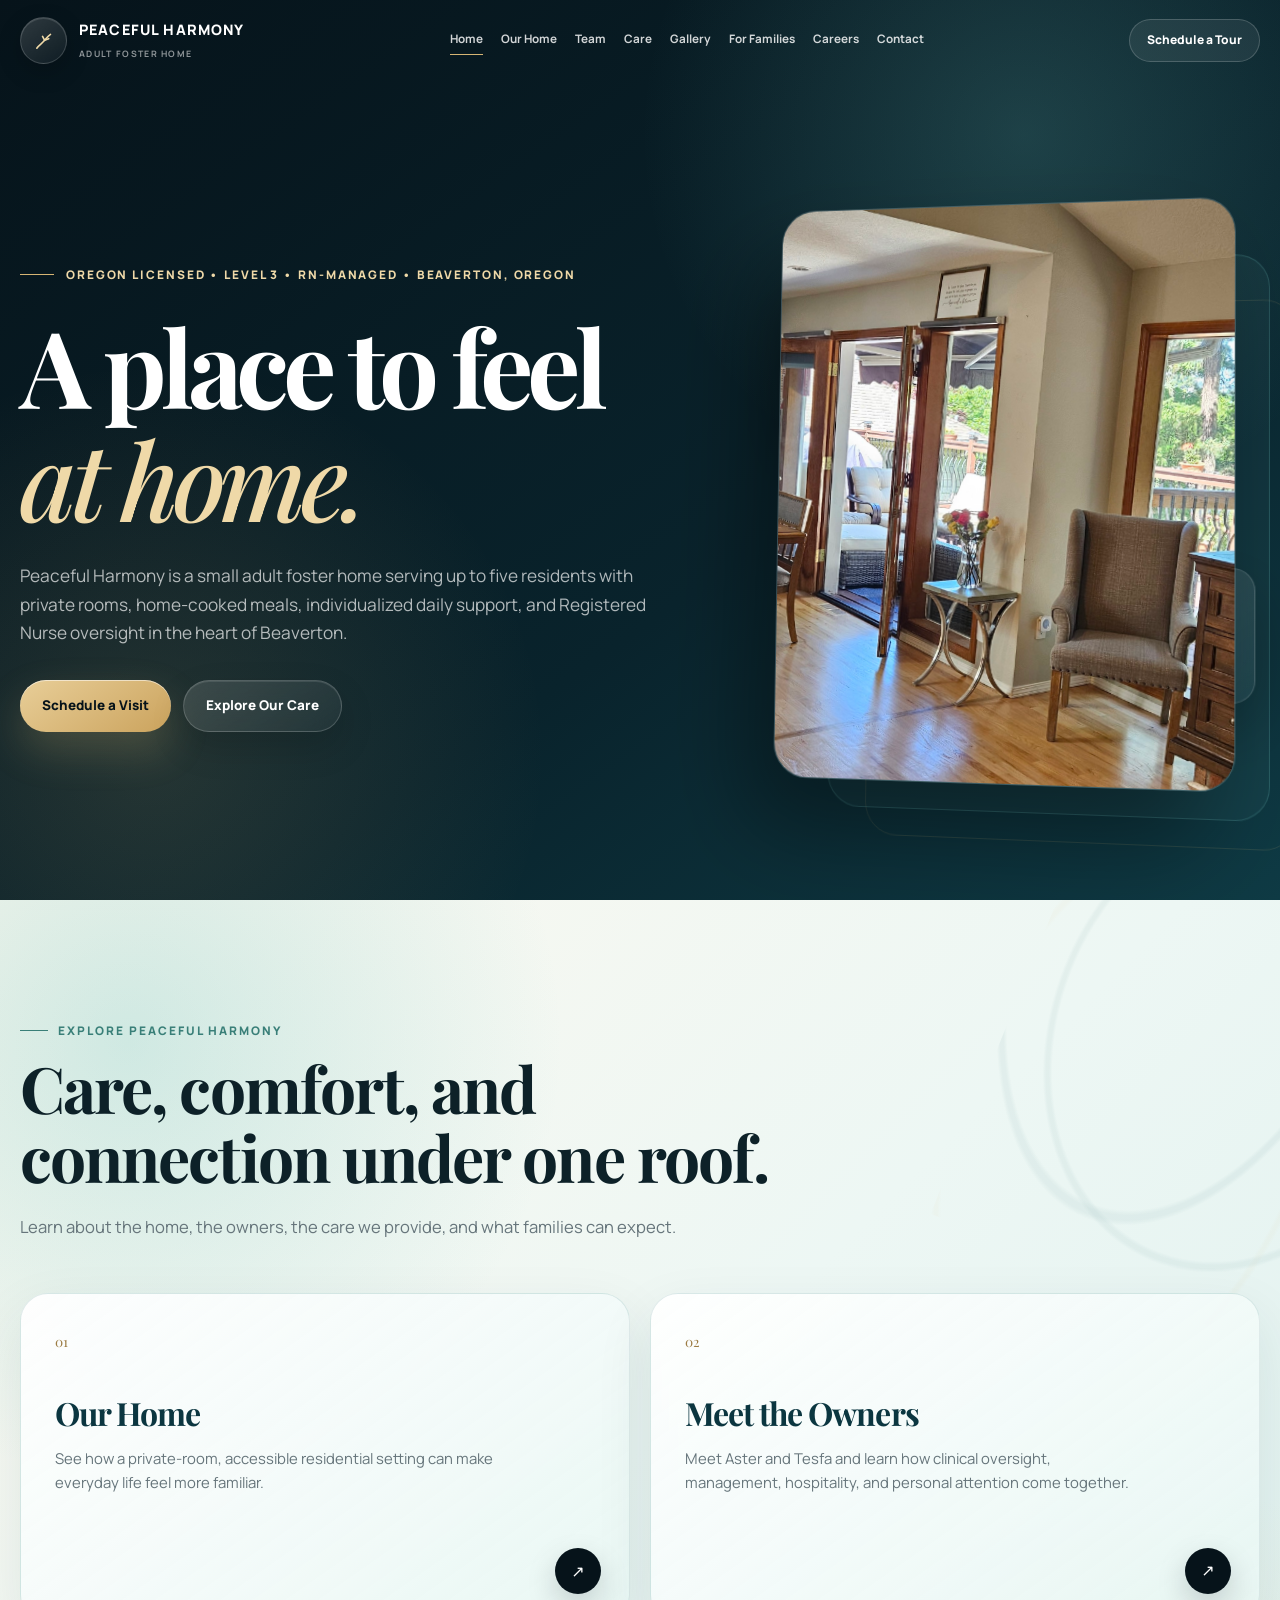
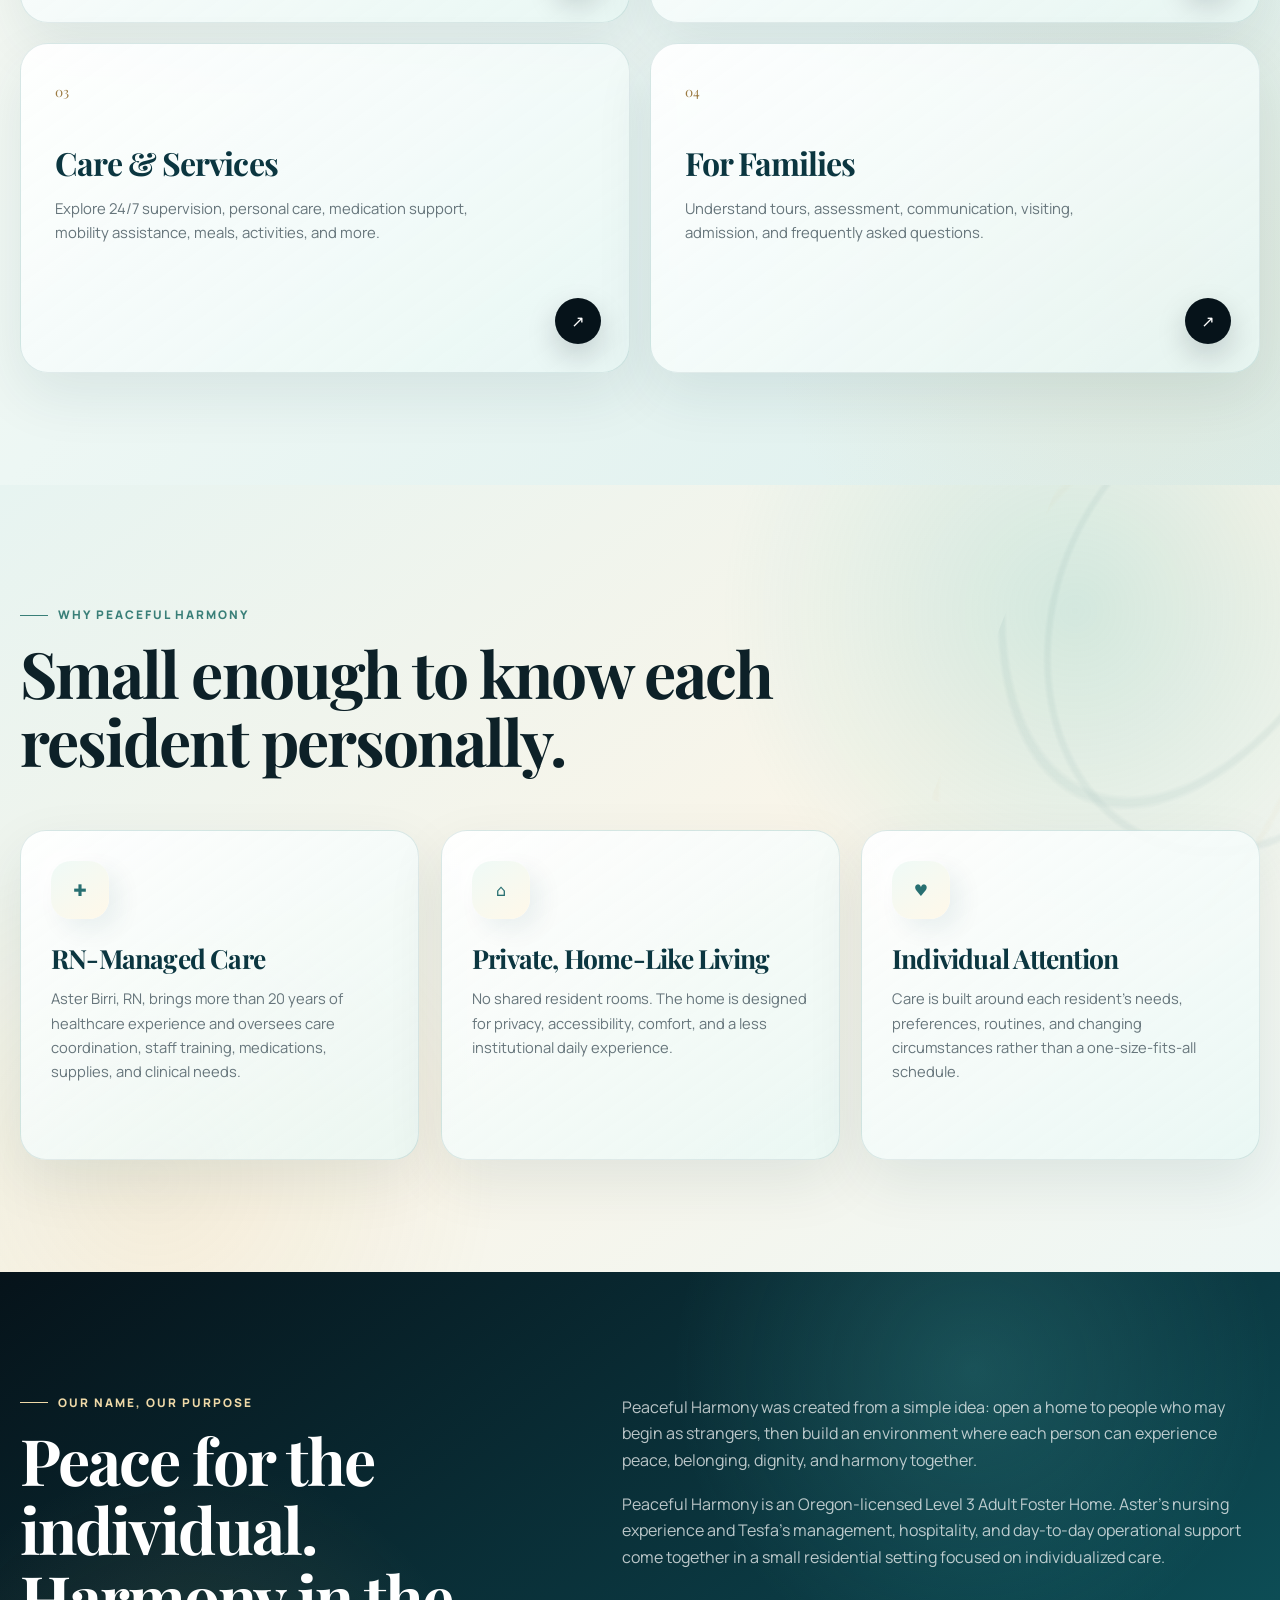
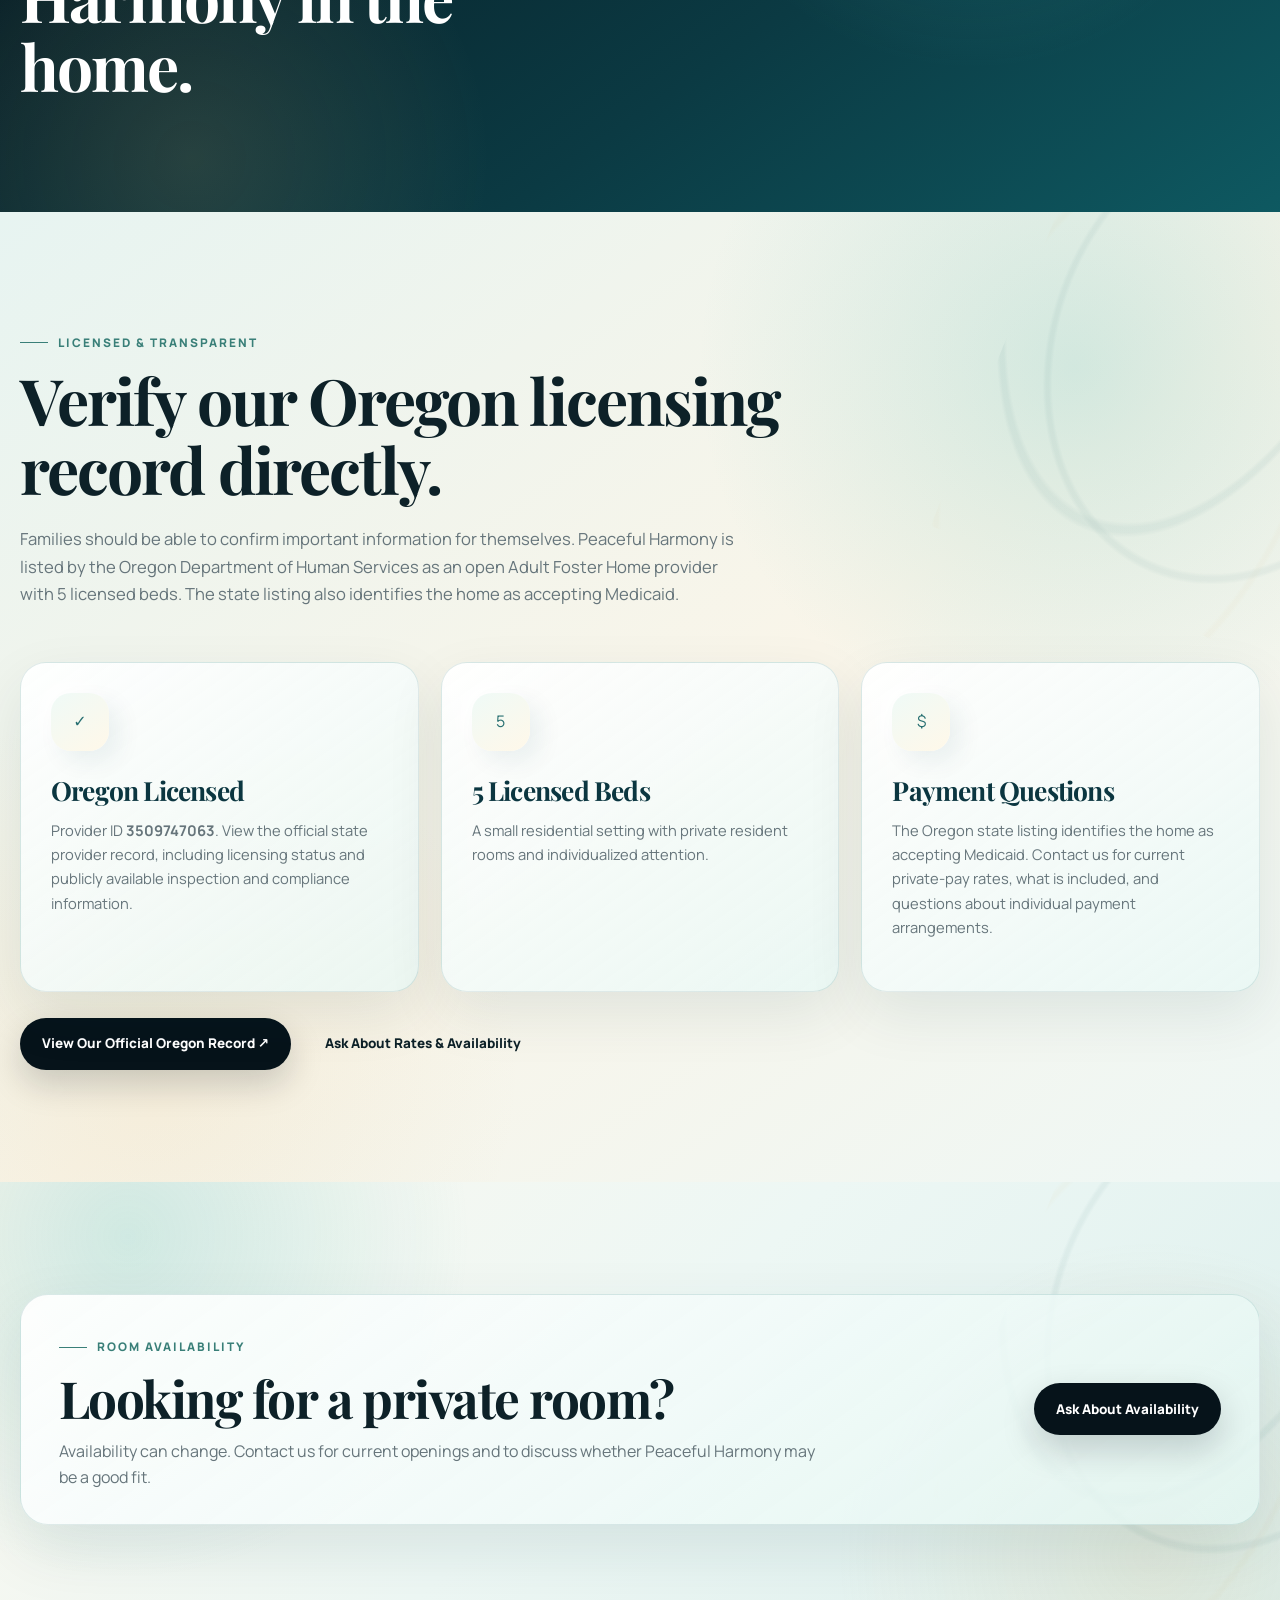
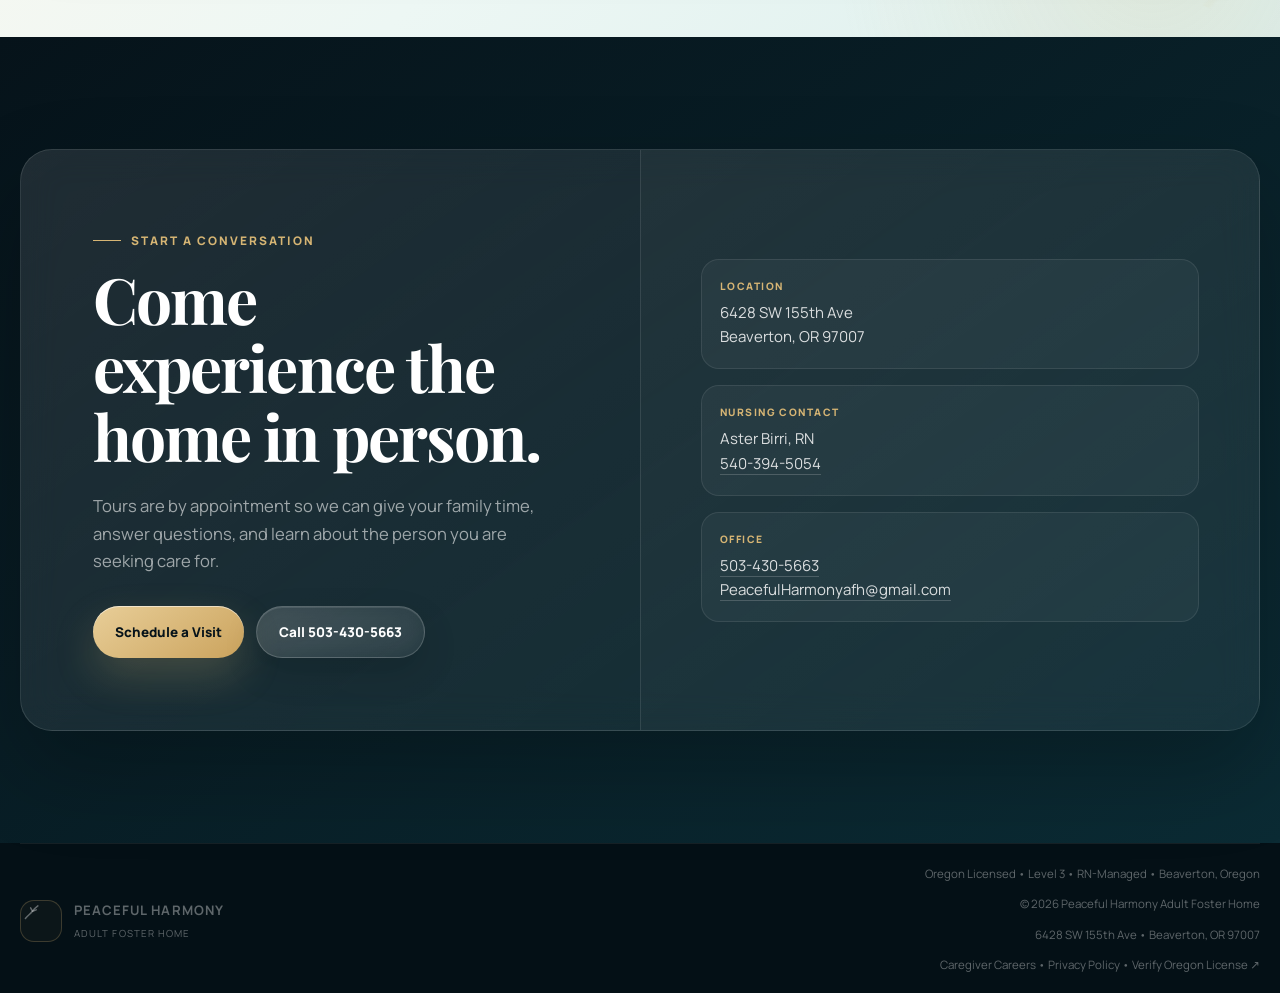
==== commit 790d0705: "Add files via upload" ====
--- a/index.html
+++ b/index.html
@@ -59,7 +59,7 @@
 <section class="home-hero">
 <div class="container home-grid">
 <div class="reveal visible">
-<div class="home-kicker">Level 3 • RN-Managed • Beaverton, Oregon</div>
+<div class="home-kicker">Oregon Licensed • Level 3 • RN-Managed • Beaverton, Oregon</div>
 <h1>A place to feel<br/><em>at home.</em></h1>
 <p class="home-copy">Peaceful Harmony is a small adult foster home serving up to five residents with private rooms, home-cooked meals, individualized daily support, and Registered Nurse oversight in the heart of Beaverton.</p>
 <div class="actions">
@@ -109,8 +109,22 @@
 </div>
 <div class="story-copy reveal d1">
 <p>Peaceful Harmony was created from a simple idea: open a home to people who may begin as strangers, then build an environment where each person can experience peace, belonging, dignity, and harmony together.</p>
-<p>Licensed in 2024 and welcoming its first resident in 2025, the home combines Aster’s nursing experience with Tesfa’s management, hospitality, and day-to-day operational support.</p>
+<p>Peaceful Harmony is an Oregon-licensed Level 3 Adult Foster Home. Aster’s nursing experience and Tesfa’s management, hospitality, and day-to-day operational support come together in a small residential setting focused on individualized care.</p>
 </div>
+</div>
+</section>
+
+<section class="section brand-light-alt">
+<div class="container">
+<span class="eyebrow reveal">Licensed &amp; Transparent</span>
+<h2 class="section-title reveal">Verify our Oregon licensing record directly.</h2>
+<p class="lead reveal">Families should be able to confirm important information for themselves. Peaceful Harmony is listed by the Oregon Department of Human Services as an open Adult Foster Home provider with 5 licensed beds. The state listing also identifies the home as accepting Medicaid.</p>
+<div class="card-grid">
+<div class="info-card reveal"><div class="icon deep">✓</div><h3 class="deep">Oregon Licensed</h3><p>Provider ID <strong>3509747063</strong>. View the official state provider record, including licensing status and publicly available inspection and compliance information.</p></div>
+<div class="info-card reveal d1"><div class="icon deep">5</div><h3 class="deep">5 Licensed Beds</h3><p>A small residential setting with private resident rooms and individualized attention.</p></div>
+<div class="info-card reveal d2"><div class="icon deep">$</div><h3 class="deep">Payment Questions</h3><p>The Oregon state listing identifies the home as accepting Medicaid. Contact us for current private-pay rates, what is included, and questions about individual payment arrangements.</p></div>
+</div>
+<div class="actions reveal" style="margin-top:26px"><a class="btn btn-dark" href="https://ltclicensing.oregon.gov/Providers/Details/3509747063" target="_blank" rel="noopener noreferrer">View Our Official Oregon Record ↗</a><a class="btn btn-outline" href="contact.html">Ask About Rates &amp; Availability</a></div>
 </div>
 </section>
 <section class="section availability-band brand-light">
@@ -147,9 +161,9 @@
 </span>
 </div>
 <div class="footer-meta">
-<p>Level 3 • RN-Managed • Beaverton, Oregon</p><p>© <span id="year"></span> Peaceful Harmony Adult Foster Home</p>
+<p>Oregon Licensed • Level 3 • RN-Managed • Beaverton, Oregon</p><p>© <span id="year"></span> Peaceful Harmony Adult Foster Home</p>
 <p>6428 SW 155th Ave • Beaverton, OR 97007</p>
-<p><a href="careers.html">Caregiver Careers</a></p>
+<p><a href="careers.html">Caregiver Careers</a> • <a href="privacy.html">Privacy Policy</a> • <a href="https://ltclicensing.oregon.gov/Providers/Details/3509747063" target="_blank" rel="noopener noreferrer">Verify Oregon License ↗</a></p>
 </div>
 </div>
 </footer>
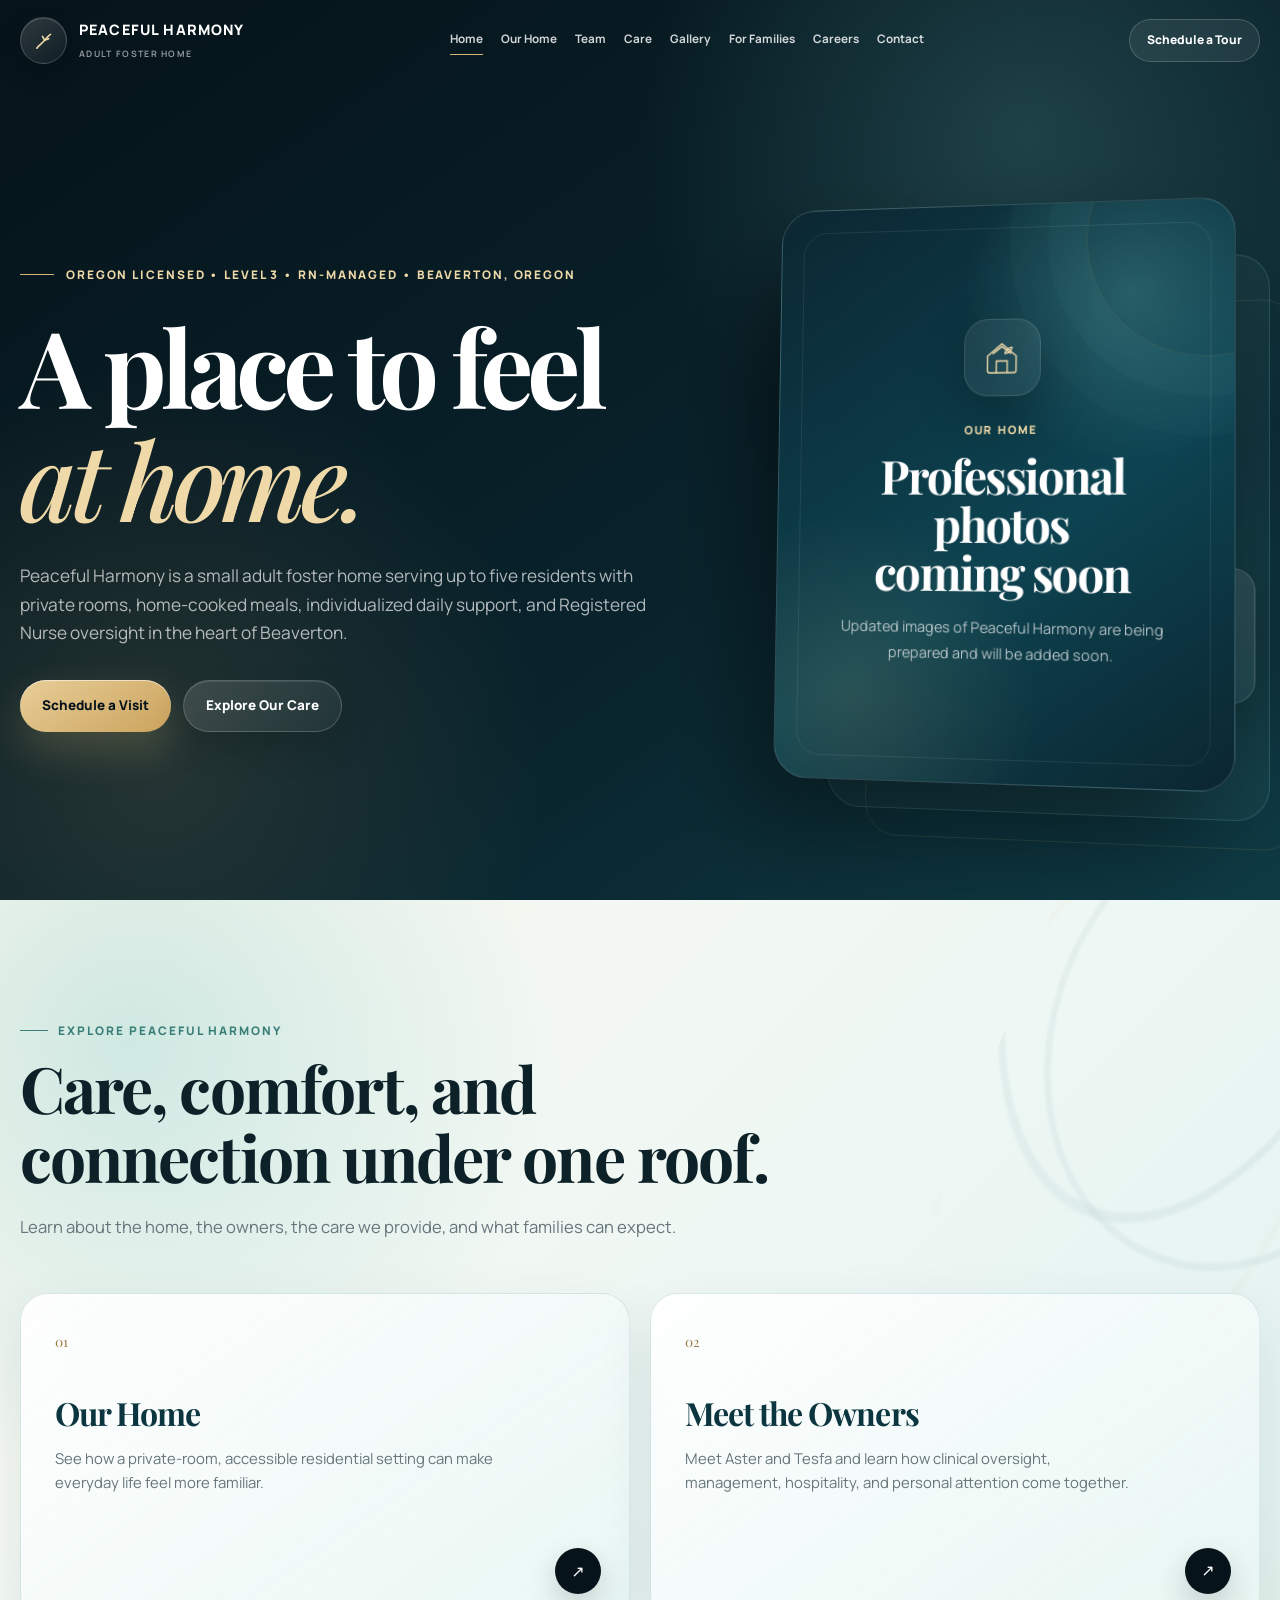
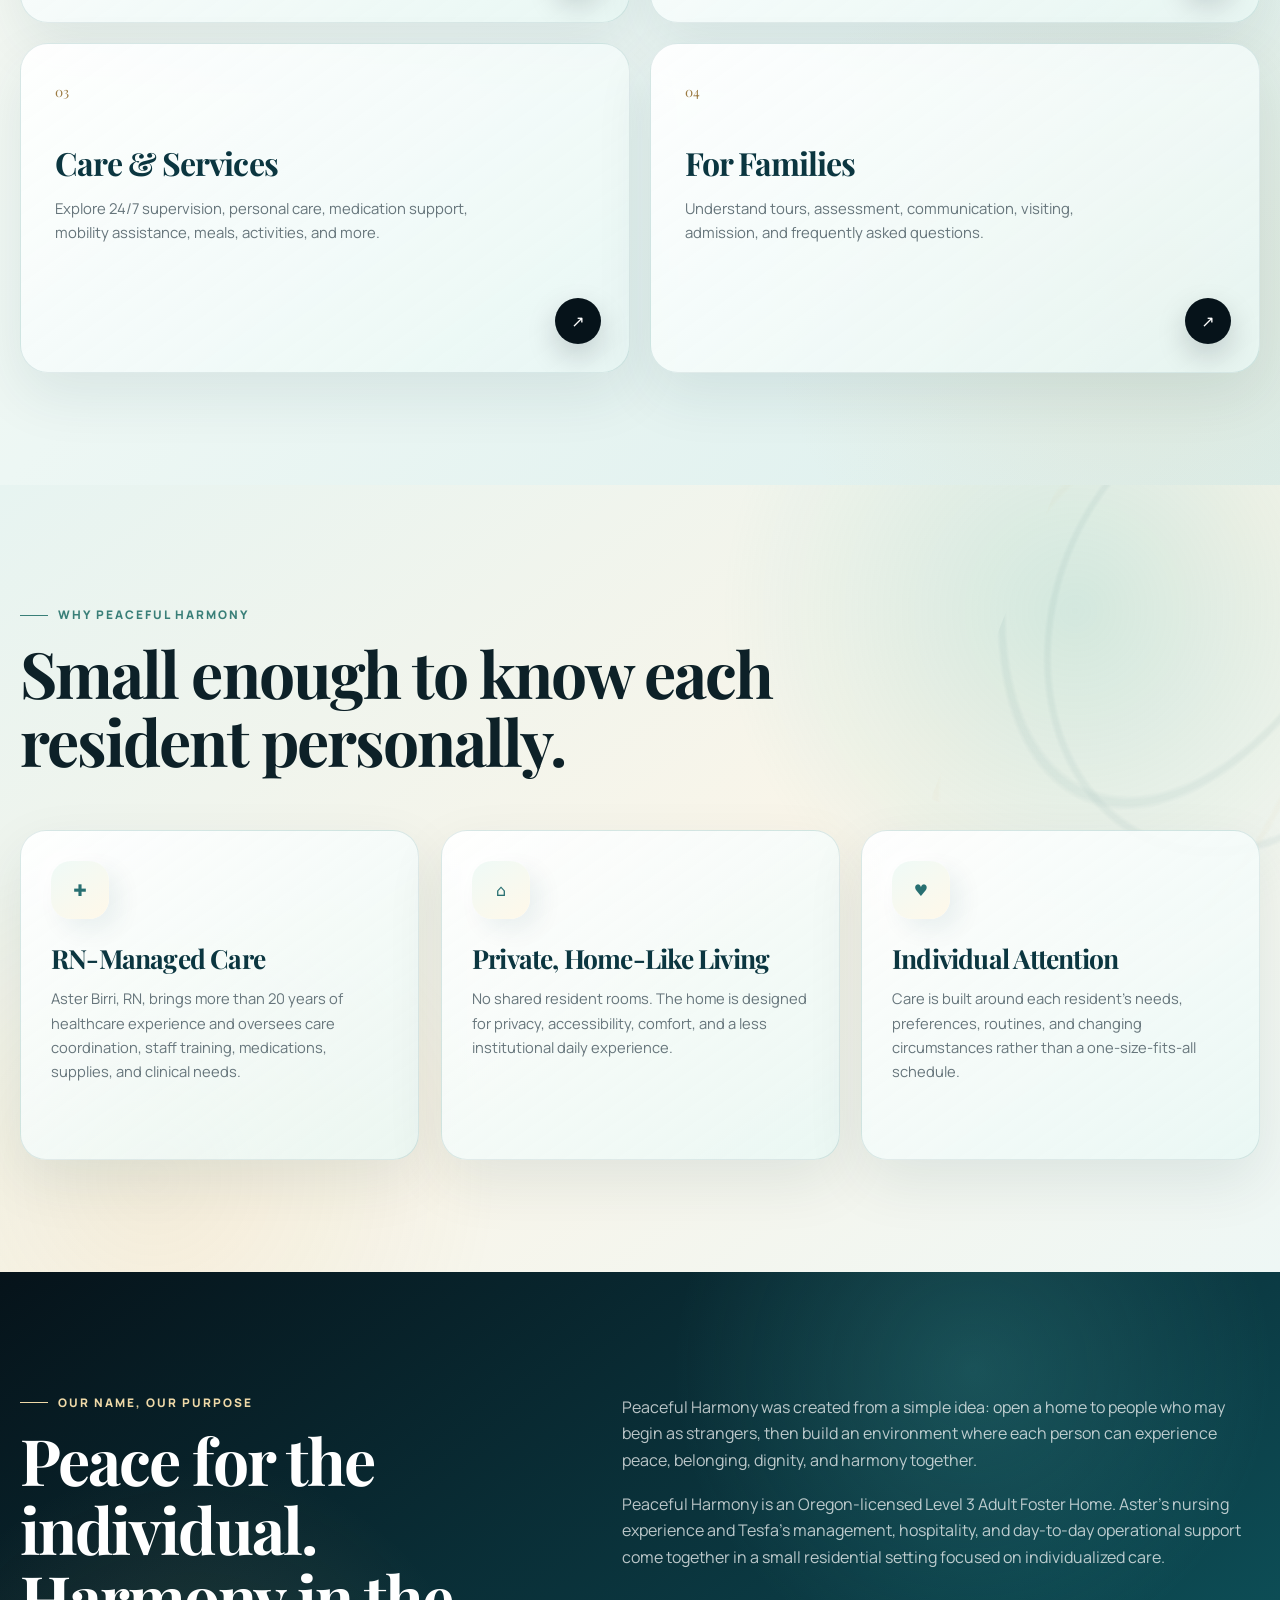
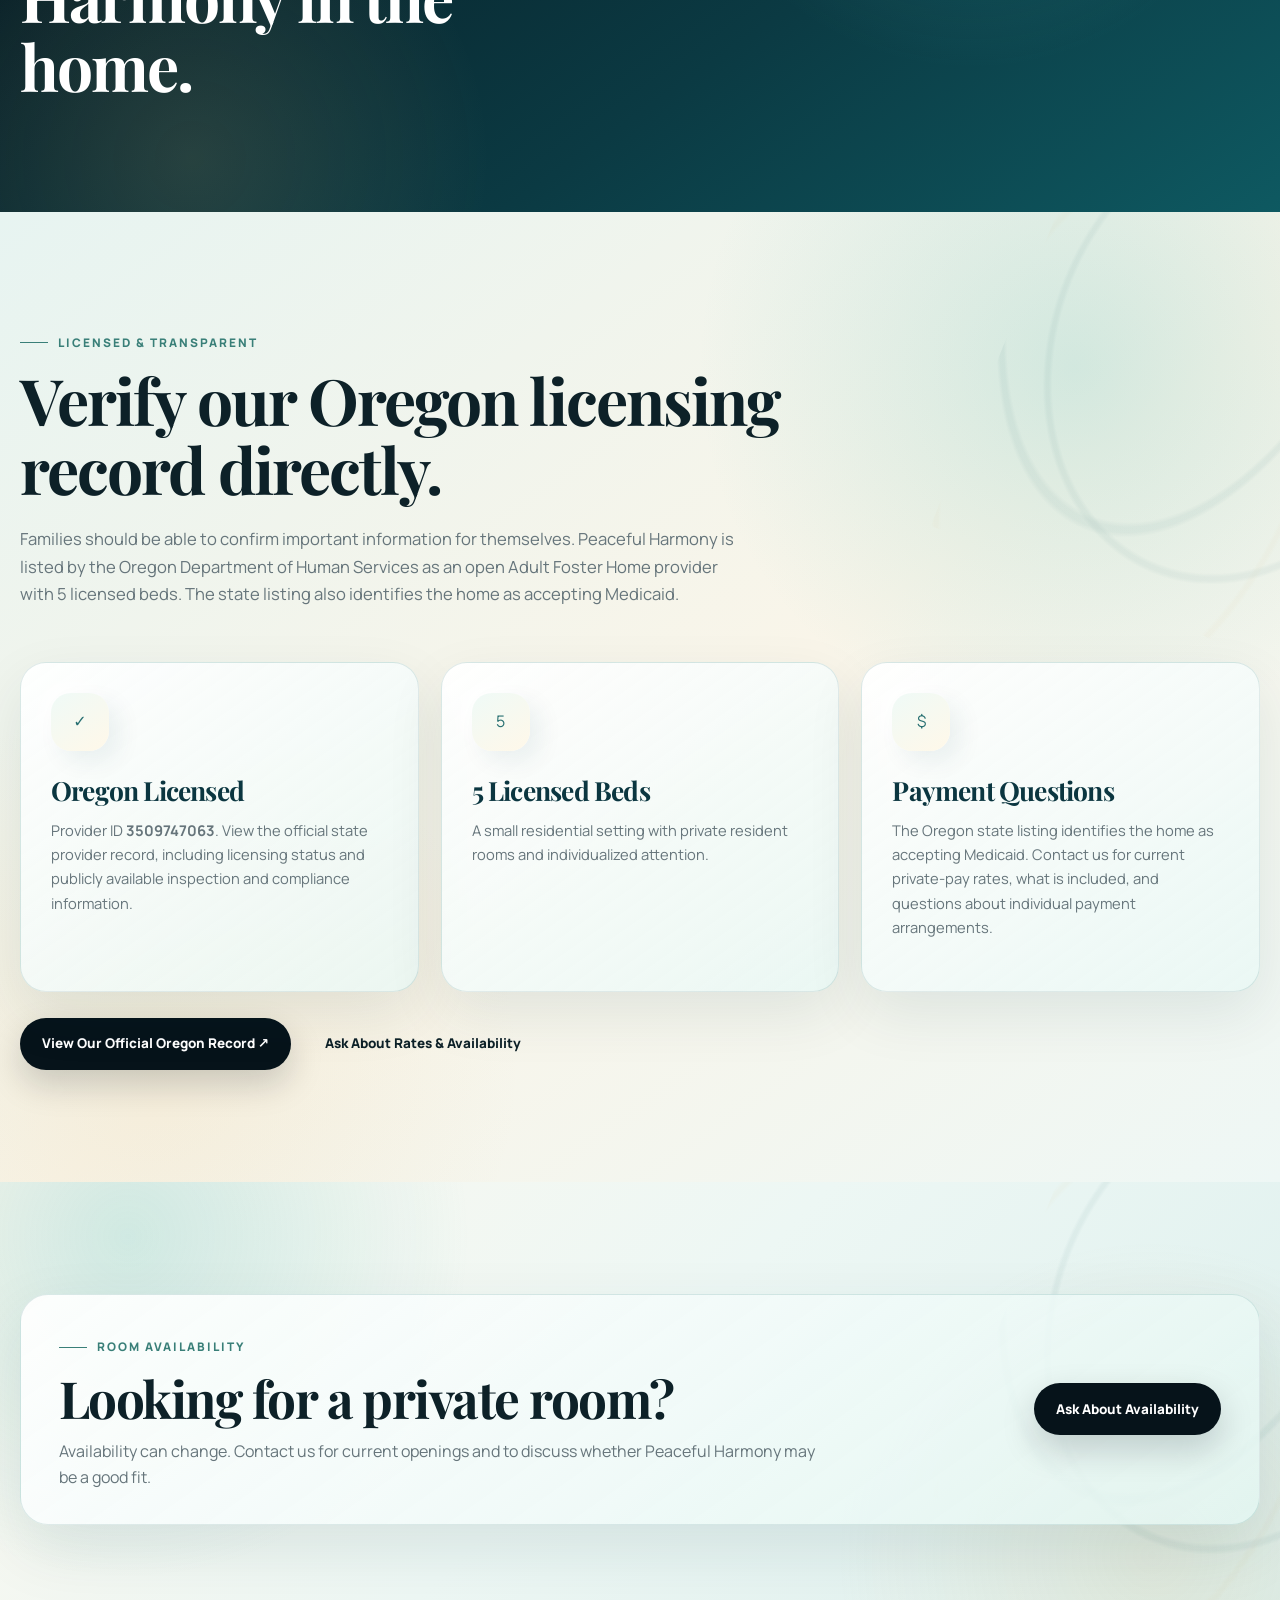
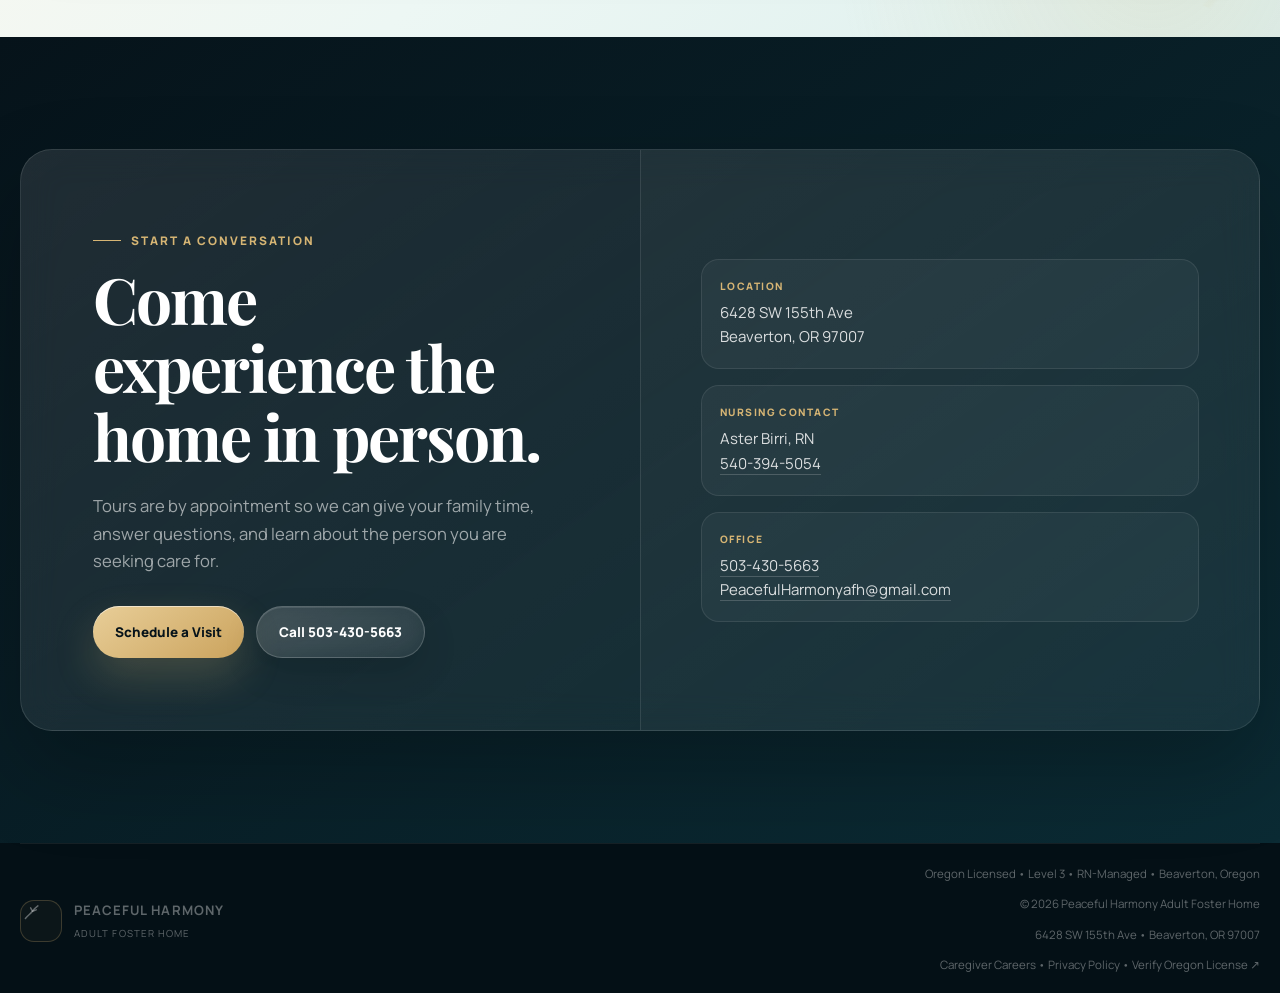
==== commit 1a0ac96d: "Add files via upload" ====
--- a/index.html
+++ b/index.html
@@ -70,7 +70,16 @@
 <div class="hero-visual reveal visible">
 <div class="photo-stage">
 <div class="photo-back2"></div><div class="photo-back"></div>
-<div class="photo-card"><img alt="Living area at Peaceful Harmony Adult Foster Home" src="assets/home-living.jpg"/></div>
+<div class="photo-card photo-placeholder-card" aria-label="Professional photos coming soon">
+<div class="photo-placeholder-content">
+<div class="photo-placeholder-icon" aria-hidden="true">
+<svg fill="none" viewBox="0 0 64 64"><path d="M11 30.5 32 13l21 17.5V52a3 3 0 0 1-3 3H14a3 3 0 0 1-3-3V30.5Z" stroke="currentColor" stroke-width="2"/><path d="M24 55V38h16v17M19 27l13-10 13 10" stroke="currentColor" stroke-linecap="round" stroke-width="2"/><path d="M47 18c-5.4.6-9.3 4.1-10.4 9.3 5.4-.6 9.3-4.1 10.4-9.3Z" stroke="currentColor" stroke-linejoin="round" stroke-width="2"/></svg>
+</div>
+<span class="photo-placeholder-kicker">Our Home</span>
+<h2>Professional photos<br/>coming soon</h2>
+<p>Updated images of Peaceful Harmony are being prepared and will be added soon.</p>
+</div>
+</div>
 <div class="float-card f1"><strong>20+ Years of Nursing Experience</strong><span>Clinical experience and RN oversight are part of the home’s day-to-day leadership.</span></div>
 <div class="float-card f2"><strong>Up to 5 Residents</strong><span>A smaller setting created for personal attention, familiarity, and comfort.</span></div>
 </div>
--- a/styles.css
+++ b/styles.css
@@ -228,6 +228,49 @@
 .gallery-item:hover{transform:translateZ(80px) scale(1.02);z-index:4;box-shadow:0 35px 80px rgba(13,33,40,.20)}
 .gallery-item img{width:100%;height:100%;object-fit:cover;transition:transform .5s ease}
 .gallery-item:hover img{transform:scale(1.04)}
+
+
+/* TEMPORARY PROFESSIONAL PHOTO PLACEHOLDERS */
+.photo-placeholder-card{
+  display:grid;place-items:center;text-align:center;padding:36px;
+  background:
+    radial-gradient(circle at 78% 16%,rgba(116,200,196,.26),transparent 28%),
+    radial-gradient(circle at 18% 86%,rgba(214,181,116,.14),transparent 30%),
+    linear-gradient(145deg,#0b2732,#0d4351 58%,#0b2630);
+}
+.photo-placeholder-card:before{
+  content:"";position:absolute;inset:22px;border:1px solid rgba(255,255,255,.08);border-radius:24px;pointer-events:none;
+}
+.photo-placeholder-card:after{
+  content:"";position:absolute;width:230px;height:230px;border-radius:50%;right:-90px;top:-80px;
+  border:1px solid rgba(214,181,116,.12);box-shadow:0 0 0 38px rgba(116,200,196,.035),0 0 0 76px rgba(116,200,196,.025);pointer-events:none;
+}
+.photo-placeholder-content{position:relative;z-index:2;max-width:350px}
+.photo-placeholder-icon{width:76px;height:76px;display:grid;place-items:center;margin:0 auto 24px;border-radius:24px;color:var(--gold2);background:rgba(255,255,255,.065);border:1px solid rgba(255,255,255,.12);box-shadow:0 18px 50px rgba(0,0,0,.22)}
+.photo-placeholder-icon svg{width:43px;height:43px}
+.photo-placeholder-kicker{display:block;margin-bottom:12px;color:var(--gold2);font-size:.7rem;font-weight:800;letter-spacing:.16em;text-transform:uppercase}
+.photo-placeholder-card h2{margin:0;color:#fff;font-size:clamp(2rem,3.6vw,3.2rem);line-height:1.02;letter-spacing:-.04em}
+.photo-placeholder-card p{margin:18px auto 0;color:rgba(255,255,255,.68);font-size:.9rem;line-height:1.7}
+
+.gallery-coming-soon{
+  position:relative;min-height:500px;display:grid;place-items:center;margin-top:54px;overflow:hidden;border-radius:30px;
+  border:1px solid rgba(13,33,40,.10);
+  background:
+    radial-gradient(circle at 18% 18%,rgba(90,191,199,.30),transparent 30%),
+    radial-gradient(circle at 85% 75%,rgba(214,181,116,.18),transparent 30%),
+    linear-gradient(145deg,#09222c,#0c4351 58%,#0a2731);
+  box-shadow:0 28px 70px rgba(13,33,40,.16)
+}
+.gallery-coming-soon:before,.gallery-coming-soon:after{content:"";position:absolute;border-radius:50%;pointer-events:none}
+.gallery-coming-soon:before{width:340px;height:340px;left:-125px;top:-150px;border:1px solid rgba(255,255,255,.07);box-shadow:0 0 0 55px rgba(255,255,255,.018),0 0 0 110px rgba(255,255,255,.012)}
+.gallery-coming-soon:after{width:260px;height:260px;right:-95px;bottom:-120px;border:1px solid rgba(214,181,116,.12);box-shadow:0 0 0 45px rgba(214,181,116,.02)}
+.gallery-coming-soon-inner{position:relative;z-index:2;max-width:700px;padding:62px 38px;text-align:center;color:#fff}
+.gallery-placeholder-icon{width:84px;height:84px;display:grid;place-items:center;margin:0 auto 24px;border-radius:26px;color:var(--gold2);background:rgba(255,255,255,.07);border:1px solid rgba(255,255,255,.13);box-shadow:0 18px 48px rgba(0,0,0,.22)}
+.gallery-placeholder-icon svg{width:48px;height:48px}
+.gallery-coming-soon-kicker{display:block;margin-bottom:13px;color:var(--gold2);font-size:.72rem;font-weight:800;letter-spacing:.17em;text-transform:uppercase}
+.gallery-coming-soon h3{margin:0;color:#fff;font-size:clamp(2.5rem,5vw,4.8rem);line-height:.98;letter-spacing:-.045em}
+.gallery-coming-soon p{max-width:620px;margin:22px auto 28px;color:rgba(255,255,255,.72);font-size:1rem;line-height:1.75}
+.gallery-coming-soon .btn{display:inline-flex}
 .tag{position:absolute;left:15px;bottom:15px;padding:8px 12px;border-radius:999px;background:rgba(6,19,26,.56);color:#fff;font-size:.67rem;font-weight:800;backdrop-filter:blur(10px)}
 
 /* FAQ */
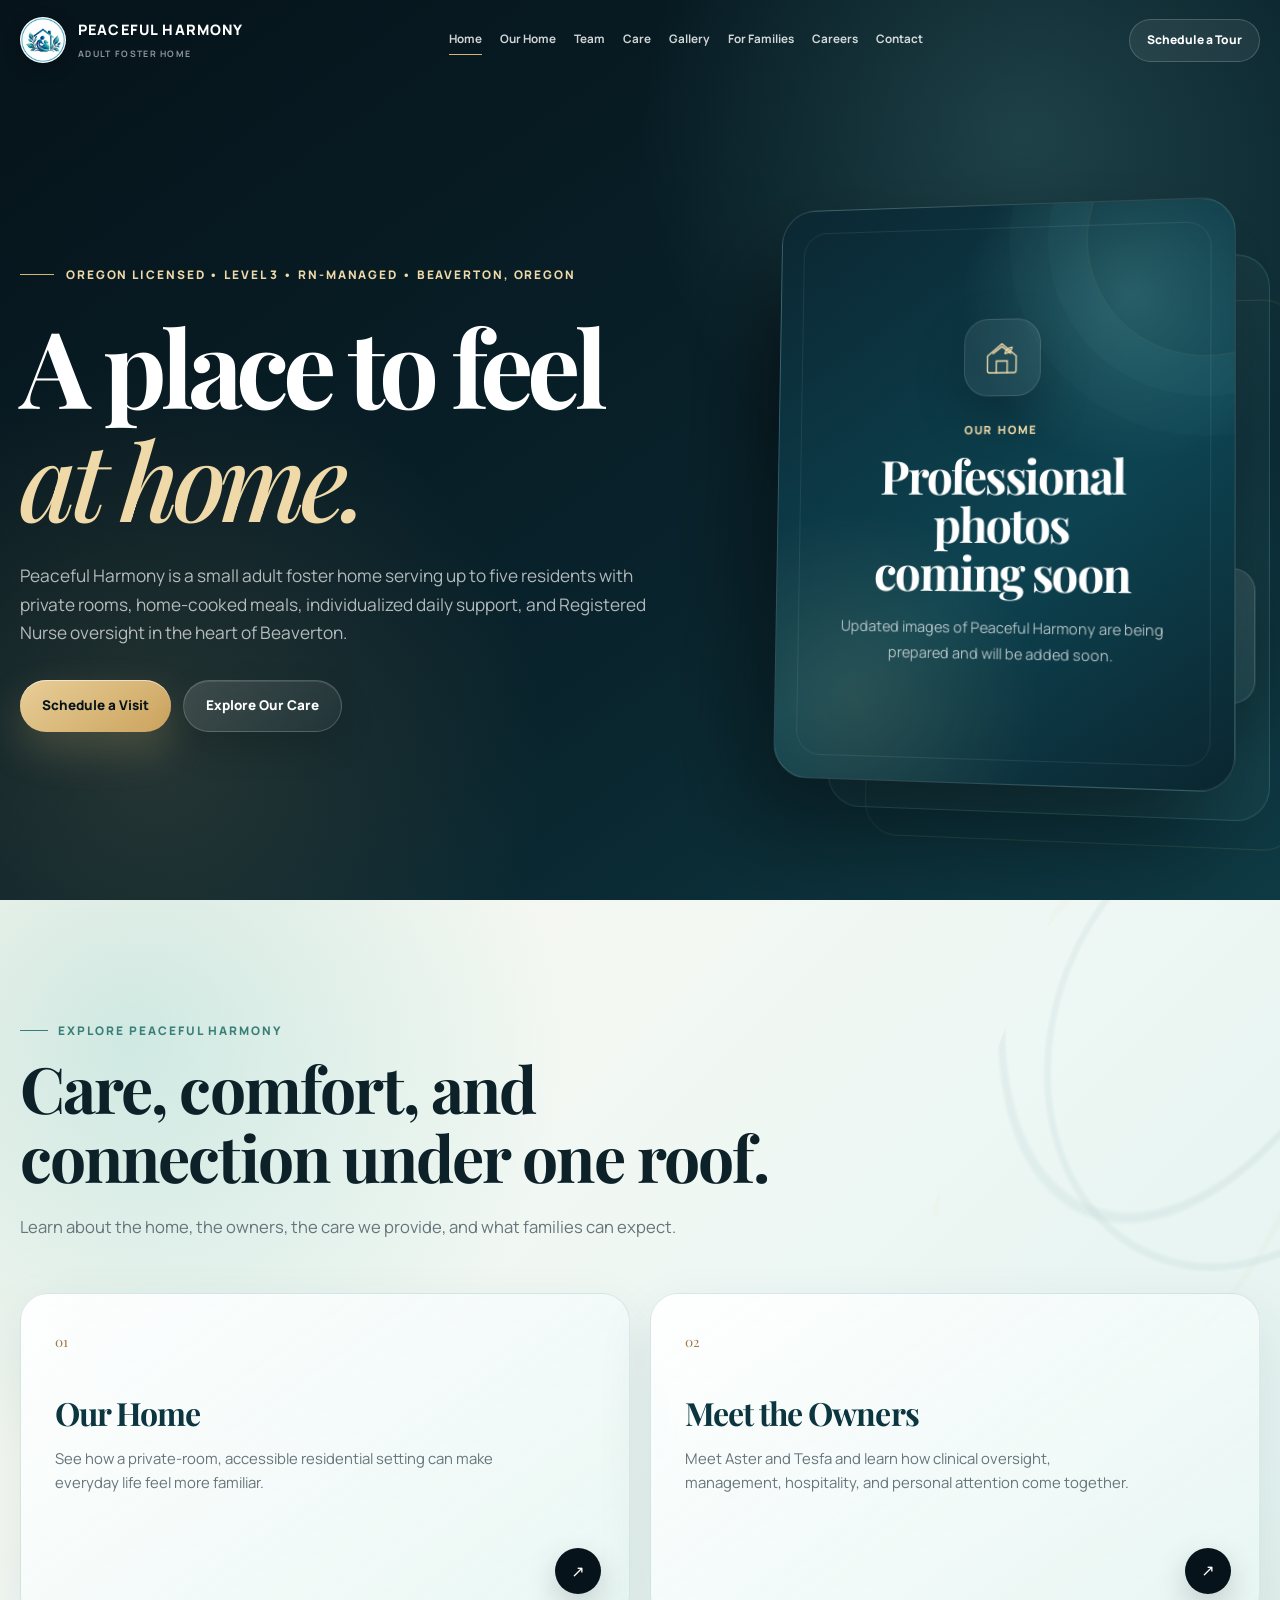
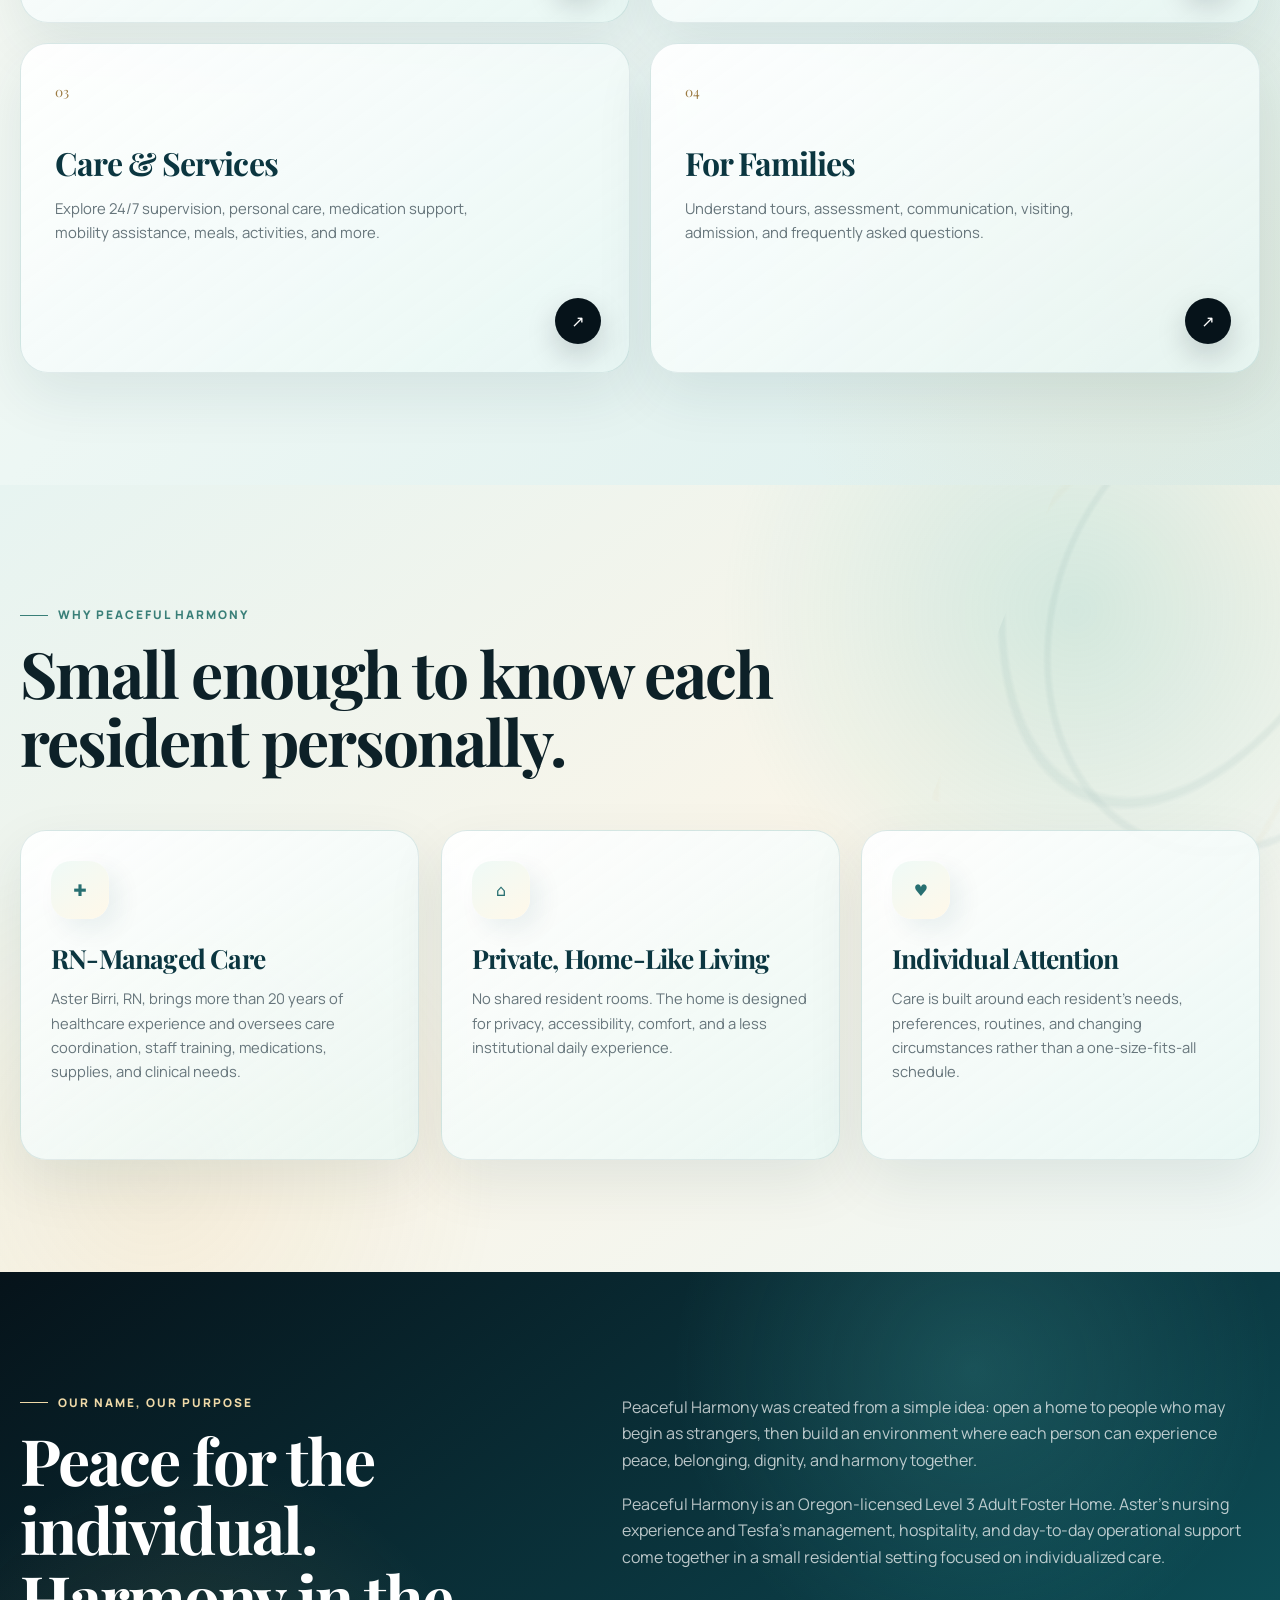
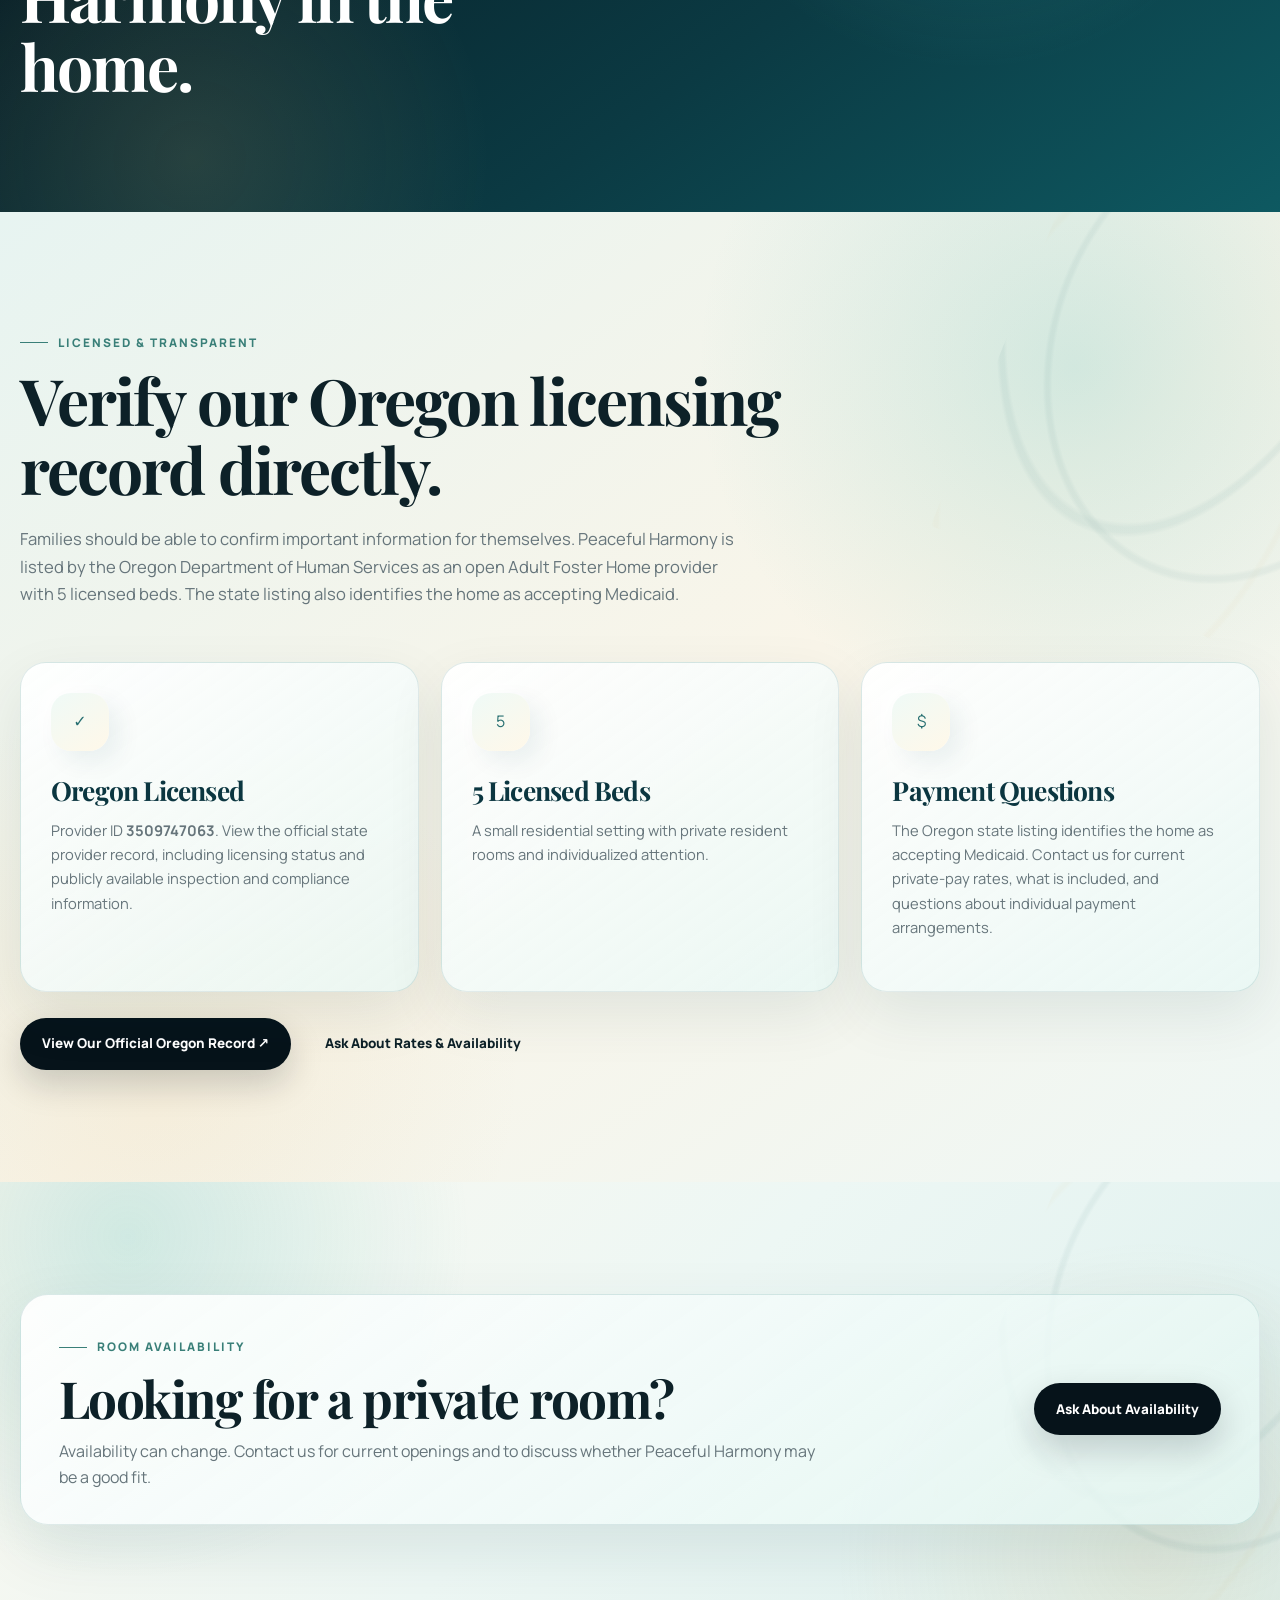
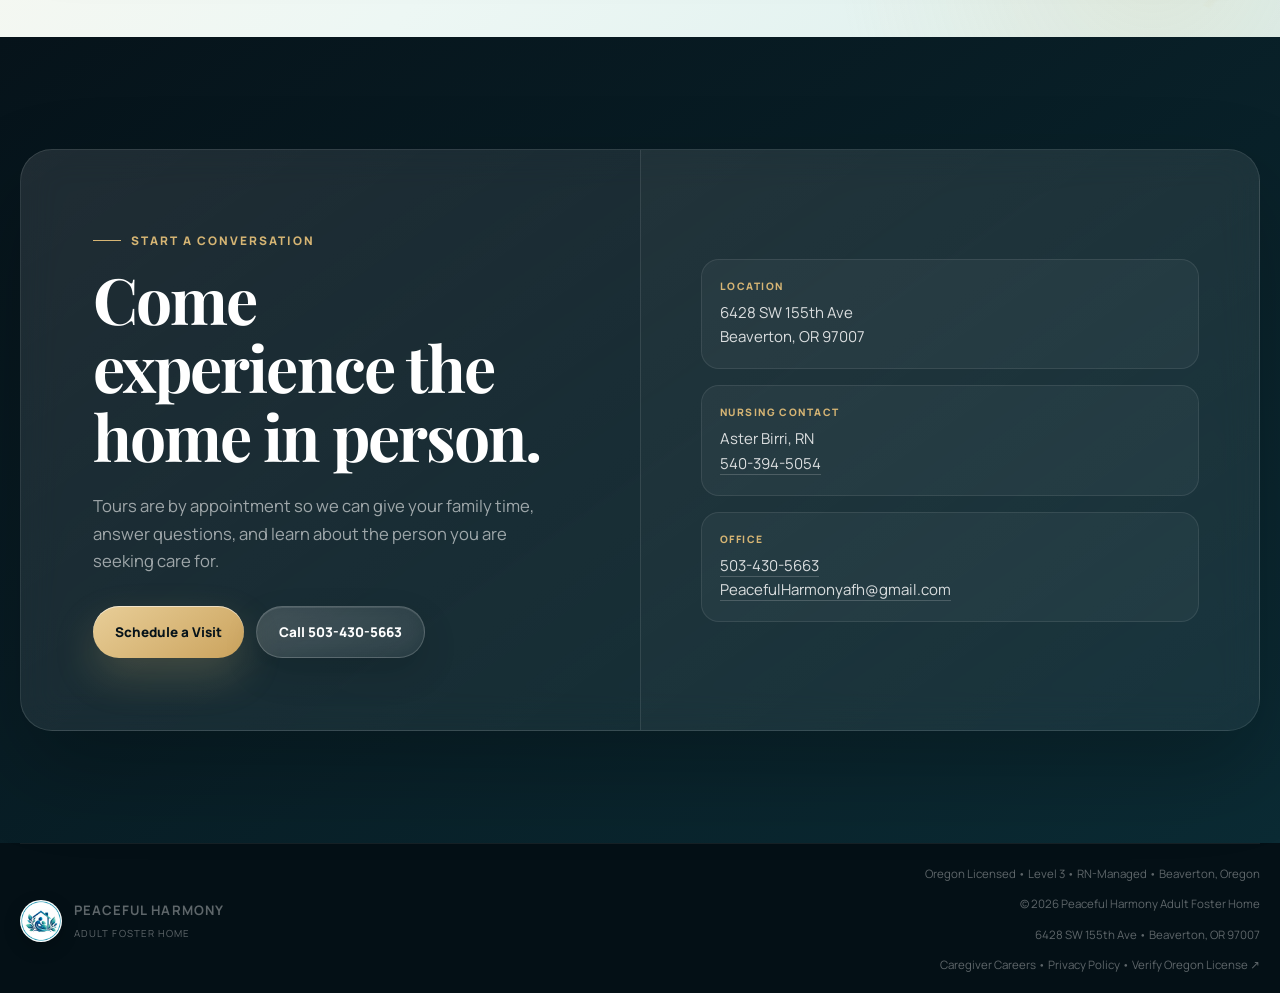
==== commit e78d93ad: "Add files via upload" ====
--- a/index.html
+++ b/index.html
@@ -5,13 +5,50 @@
 <meta charset="utf-8"/>
 <meta content="width=device-width, initial-scale=1, viewport-fit=cover" name="viewport"/>
 <meta content="#06131a" name="theme-color"/>
-<meta content="Peaceful Harmony Adult Foster Home is a Level 3, RN-managed adult foster home in Beaverton, Oregon, offering personalized care in a small residential setting." name="description"/>
+<meta content="Peaceful Harmony is an Oregon-licensed Level 3, RN-managed adult foster home in Beaverton offering private rooms, home-cooked meals, personalized support, and a small residential setting." name="description"/>
 <title>Peaceful Harmony Adult Foster Home | Beaverton, Oregon</title>
 <link href="https://fonts.googleapis.com" rel="preconnect"/>
 <link crossorigin="" href="https://fonts.gstatic.com" rel="preconnect"/>
 <link href="https://fonts.googleapis.com/css2?family=Manrope:wght@400;500;600;700;800&amp;family=Playfair+Display:ital,wght@0,600;0,700;1,500&amp;display=swap" rel="stylesheet"/>
 <link href="styles.css" rel="stylesheet"/>
-</head>
+<link href="https://peacefulharmonyafh.com/" rel="canonical"/><link href="logo.png" rel="icon" type="image/png"/><link href="logo.png" rel="apple-touch-icon"/><meta content="website" property="og:type"/><meta content="Peaceful Harmony Adult Foster Home" property="og:site_name"/><meta content="Peaceful Harmony Adult Foster Home | Beaverton, Oregon" property="og:title"/><meta content="Peaceful Harmony is an Oregon-licensed Level 3, RN-managed adult foster home in Beaverton offering private rooms, home-cooked meals, personalized support, and a small residential setting." property="og:description"/><meta content="https://peacefulharmonyafh.com/" property="og:url"/><meta content="https://peacefulharmonyafh.com/logo.png" property="og:image"/><meta content="Peaceful Harmony Adult Foster Home logo" property="og:image:alt"/><meta content="en_US" property="og:locale"/><meta content="summary" name="twitter:card"/><meta content="Peaceful Harmony Adult Foster Home | Beaverton, Oregon" name="twitter:title"/><meta content="Peaceful Harmony is an Oregon-licensed Level 3, RN-managed adult foster home in Beaverton offering private rooms, home-cooked meals, personalized support, and a small residential setting." name="twitter:description"/><meta content="https://peacefulharmonyafh.com/logo.png" name="twitter:image"/><script type="application/ld+json">{
+  "@context": "https://schema.org",
+  "@graph": [
+    {
+      "@type": "LocalBusiness",
+      "@id": "https://peacefulharmonyafh.com/#business",
+      "name": "Peaceful Harmony Adult Foster Home",
+      "url": "https://peacefulharmonyafh.com/",
+      "logo": "https://peacefulharmonyafh.com/logo.png",
+      "image": "https://peacefulharmonyafh.com/logo.png",
+      "description": "Peaceful Harmony is an Oregon-licensed Level 3, RN-managed adult foster home in Beaverton offering private rooms, home-cooked meals, personalized support, and a small residential setting.",
+      "telephone": "+1-503-430-5663",
+      "email": "PeacefulHarmonyafh@gmail.com",
+      "address": {
+        "@type": "PostalAddress",
+        "streetAddress": "6428 SW 155th Ave",
+        "addressLocality": "Beaverton",
+        "addressRegion": "OR",
+        "postalCode": "97007",
+        "addressCountry": "US"
+      },
+      "areaServed": {
+        "@type": "City",
+        "name": "Beaverton"
+      }
+    },
+    {
+      "@type": "WebSite",
+      "@id": "https://peacefulharmonyafh.com/#website",
+      "url": "https://peacefulharmonyafh.com/",
+      "name": "Peaceful Harmony Adult Foster Home",
+      "publisher": {
+        "@id": "https://peacefulharmonyafh.com/#business"
+      },
+      "inLanguage": "en-US"
+    }
+  ]
+}</script></head>
 <body>
 <header class="site-header" id="siteHeader">
 <div class="container nav">
@@ -70,10 +107,10 @@
 <div class="hero-visual reveal visible">
 <div class="photo-stage">
 <div class="photo-back2"></div><div class="photo-back"></div>
-<div class="photo-card photo-placeholder-card" aria-label="Professional photos coming soon">
+<div aria-label="Professional photos coming soon" class="photo-card photo-placeholder-card">
 <div class="photo-placeholder-content">
-<div class="photo-placeholder-icon" aria-hidden="true">
-<svg fill="none" viewBox="0 0 64 64"><path d="M11 30.5 32 13l21 17.5V52a3 3 0 0 1-3 3H14a3 3 0 0 1-3-3V30.5Z" stroke="currentColor" stroke-width="2"/><path d="M24 55V38h16v17M19 27l13-10 13 10" stroke="currentColor" stroke-linecap="round" stroke-width="2"/><path d="M47 18c-5.4.6-9.3 4.1-10.4 9.3 5.4-.6 9.3-4.1 10.4-9.3Z" stroke="currentColor" stroke-linejoin="round" stroke-width="2"/></svg>
+<div aria-hidden="true" class="photo-placeholder-icon">
+<svg fill="none" viewbox="0 0 64 64"><path d="M11 30.5 32 13l21 17.5V52a3 3 0 0 1-3 3H14a3 3 0 0 1-3-3V30.5Z" stroke="currentColor" stroke-width="2"></path><path d="M24 55V38h16v17M19 27l13-10 13 10" stroke="currentColor" stroke-linecap="round" stroke-width="2"></path><path d="M47 18c-5.4.6-9.3 4.1-10.4 9.3 5.4-.6 9.3-4.1 10.4-9.3Z" stroke="currentColor" stroke-linejoin="round" stroke-width="2"></path></svg>
 </div>
 <span class="photo-placeholder-kicker">Our Home</span>
 <h2>Professional photos<br/>coming soon</h2>
@@ -122,7 +159,6 @@
 </div>
 </div>
 </section>
-
 <section class="section brand-light-alt">
 <div class="container">
 <span class="eyebrow reveal">Licensed &amp; Transparent</span>
@@ -133,7 +169,7 @@
 <div class="info-card reveal d1"><div class="icon deep">5</div><h3 class="deep">5 Licensed Beds</h3><p>A small residential setting with private resident rooms and individualized attention.</p></div>
 <div class="info-card reveal d2"><div class="icon deep">$</div><h3 class="deep">Payment Questions</h3><p>The Oregon state listing identifies the home as accepting Medicaid. Contact us for current private-pay rates, what is included, and questions about individual payment arrangements.</p></div>
 </div>
-<div class="actions reveal" style="margin-top:26px"><a class="btn btn-dark" href="https://ltclicensing.oregon.gov/Providers/Details/3509747063" target="_blank" rel="noopener noreferrer">View Our Official Oregon Record ↗</a><a class="btn btn-outline" href="contact.html">Ask About Rates &amp; Availability</a></div>
+<div class="actions reveal" style="margin-top:26px"><a class="btn btn-dark" href="https://ltclicensing.oregon.gov/Providers/Details/3509747063" rel="noopener noreferrer" target="_blank">View Our Official Oregon Record ↗</a><a class="btn btn-outline" href="contact.html">Ask About Rates &amp; Availability</a></div>
 </div>
 </section>
 <section class="section availability-band brand-light">
@@ -172,7 +208,7 @@
 <div class="footer-meta">
 <p>Oregon Licensed • Level 3 • RN-Managed • Beaverton, Oregon</p><p>© <span id="year"></span> Peaceful Harmony Adult Foster Home</p>
 <p>6428 SW 155th Ave • Beaverton, OR 97007</p>
-<p><a href="careers.html">Caregiver Careers</a> • <a href="privacy.html">Privacy Policy</a> • <a href="https://ltclicensing.oregon.gov/Providers/Details/3509747063" target="_blank" rel="noopener noreferrer">Verify Oregon License ↗</a></p>
+<p><a href="careers.html">Caregiver Careers</a> • <a href="privacy.html">Privacy Policy</a> • <a href="https://ltclicensing.oregon.gov/Providers/Details/3509747063" rel="noopener noreferrer" target="_blank">Verify Oregon License ↗</a></p>
 </div>
 </div>
 </footer>
--- a/styles.css
+++ b/styles.css
@@ -503,3 +503,49 @@
   .availability-card{padding:28px 22px}
   .faq-wrap{padding:8px 18px}
 }
+
+
+/* FINAL HEADER + FOOTER LOGO FIX
+   Put logo.png in the SAME GitHub folder as styles.css. */
+.brand-orb{
+  width:46px !important;
+  height:46px !important;
+  min-width:46px !important;
+  flex:0 0 46px !important;
+  display:block !important;
+  border-radius:50% !important;
+  border:1px solid rgba(255,255,255,.18) !important;
+  background:#fff url("logo.png") center/cover no-repeat !important;
+  box-shadow:0 6px 18px rgba(0,0,0,.22) !important;
+  overflow:hidden !important;
+}
+.brand-orb svg{display:none !important;}
+
+.footer-mark{
+  width:42px !important;
+  height:42px !important;
+  min-width:42px !important;
+  flex:0 0 42px !important;
+  display:block !important;
+  border-radius:50% !important;
+  border:1px solid rgba(255,255,255,.16) !important;
+  background:#fff url("logo.png") center/cover no-repeat !important;
+  box-shadow:0 6px 18px rgba(0,0,0,.20) !important;
+  overflow:hidden !important;
+}
+.footer-mark svg{display:none !important;}
+
+@media(max-width:720px){
+  .brand-orb{
+    width:42px !important;
+    height:42px !important;
+    min-width:42px !important;
+    flex-basis:42px !important;
+  }
+  .footer-mark{
+    width:38px !important;
+    height:38px !important;
+    min-width:38px !important;
+    flex-basis:38px !important;
+  }
+}
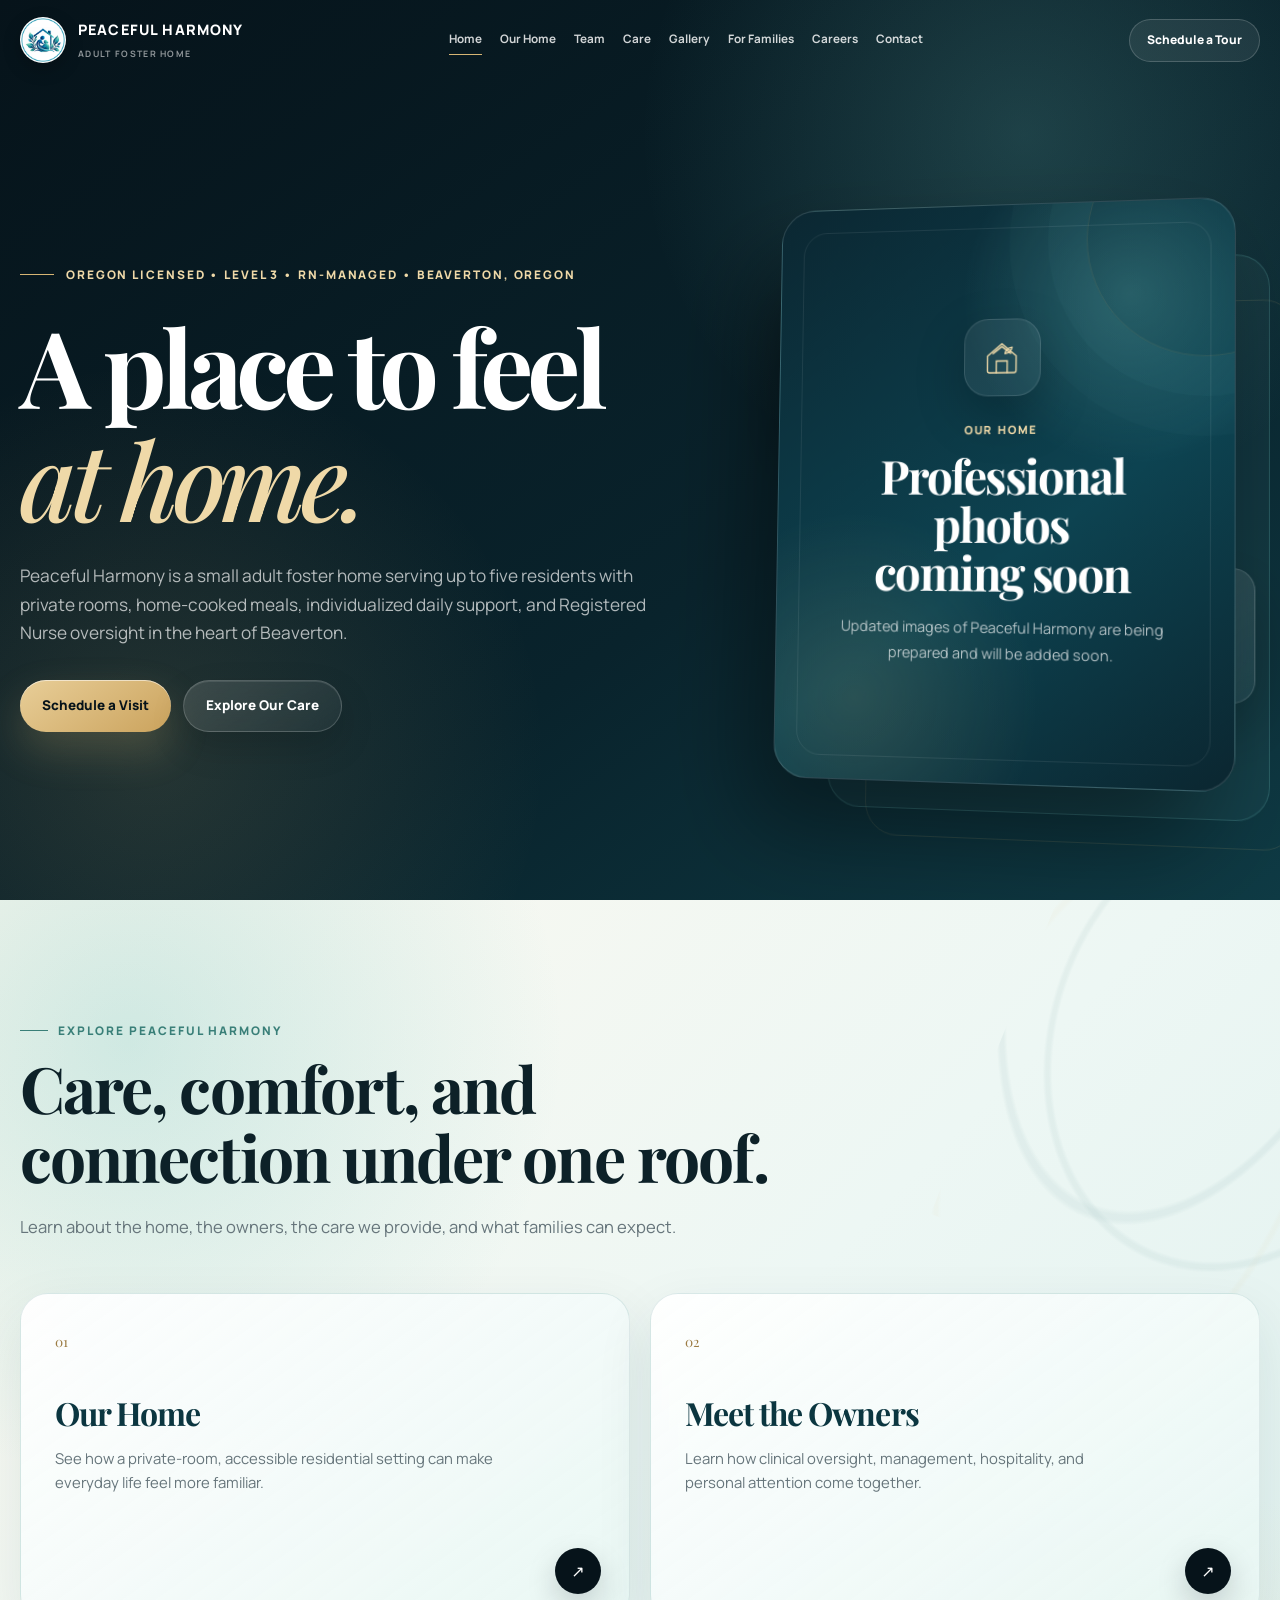
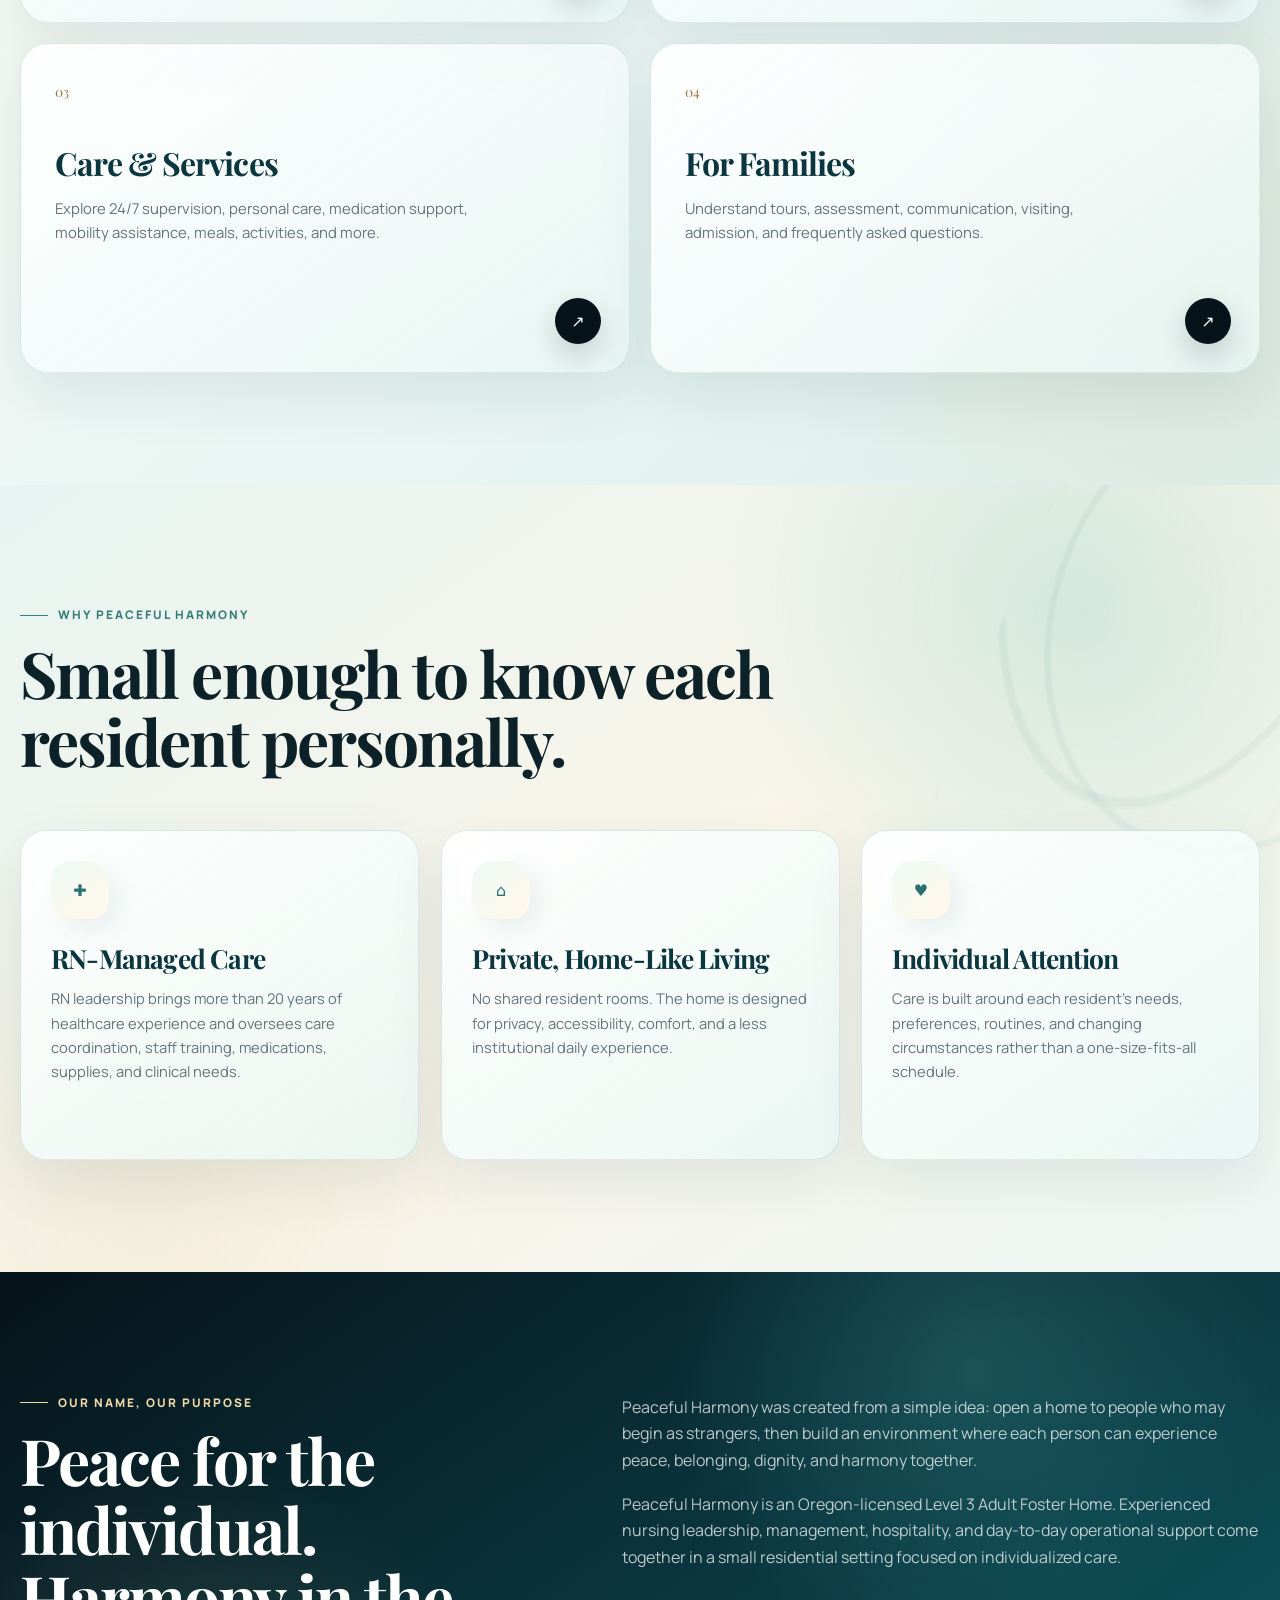
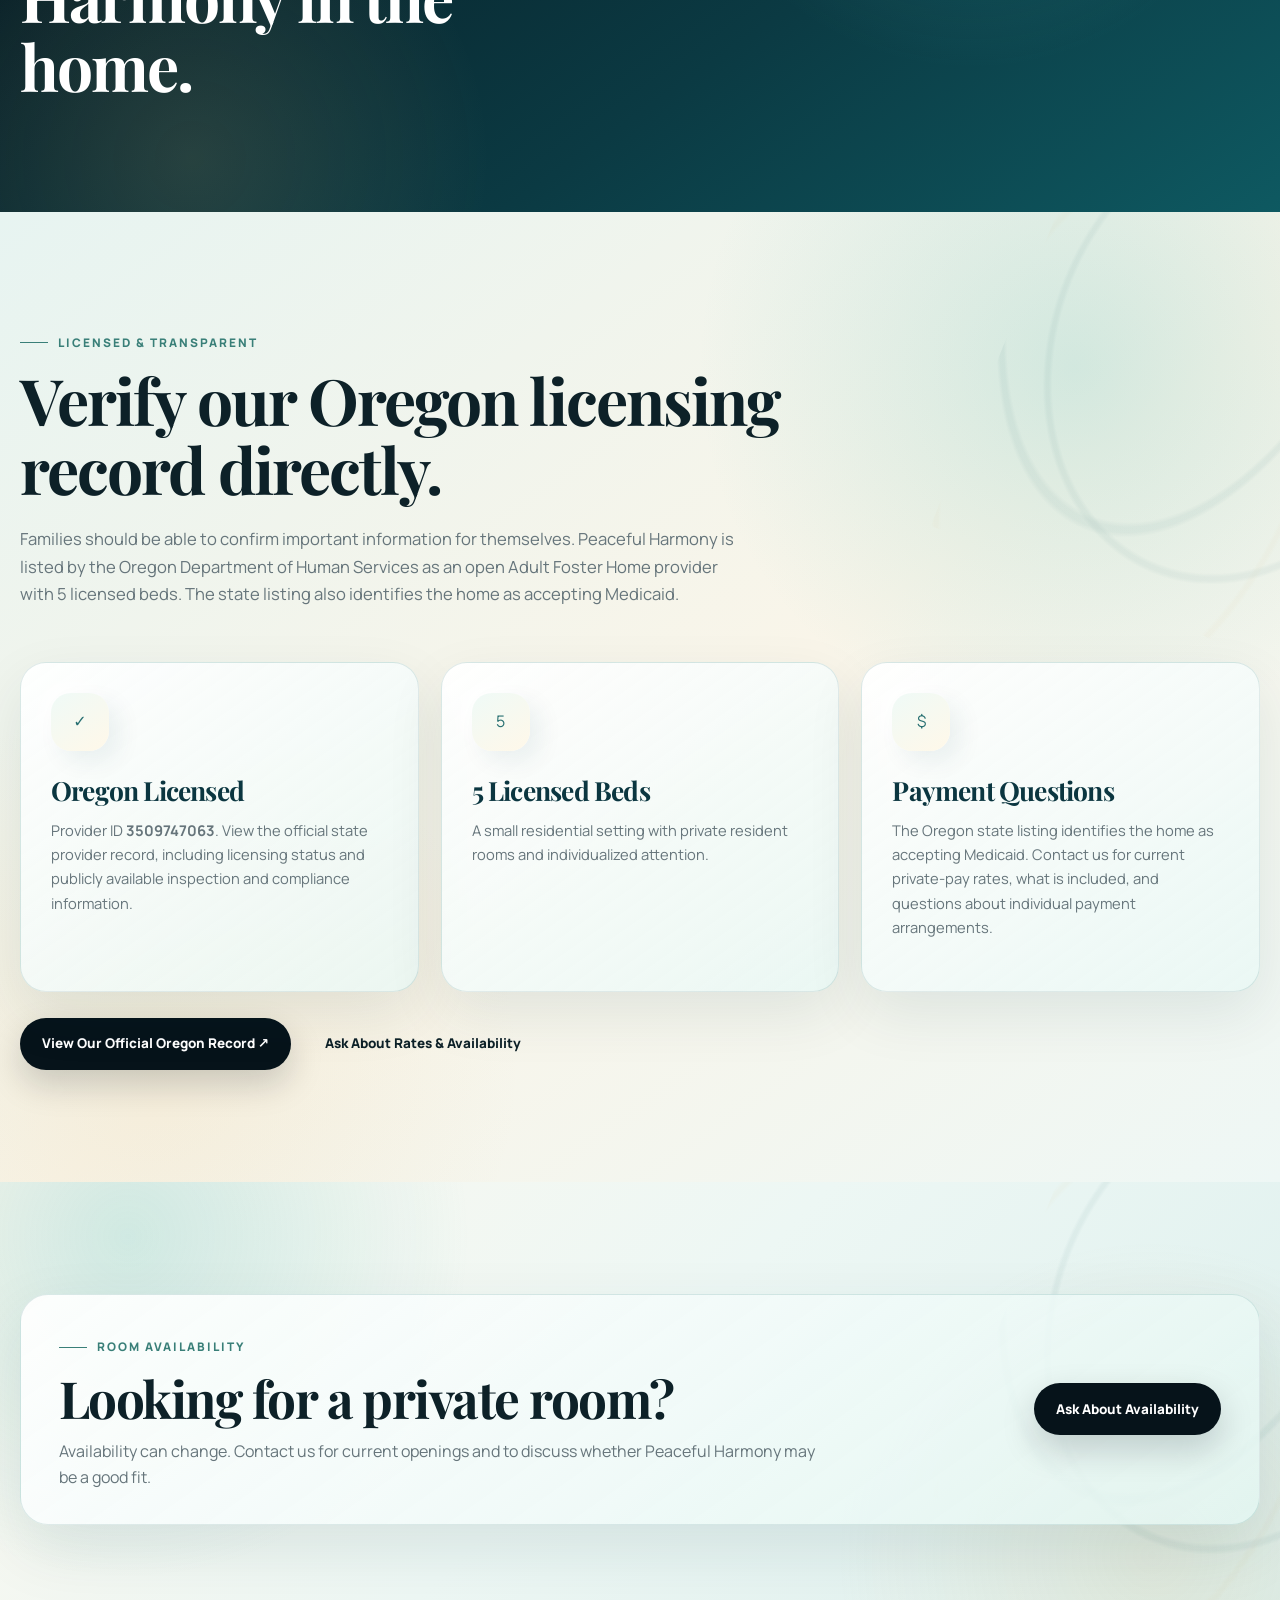
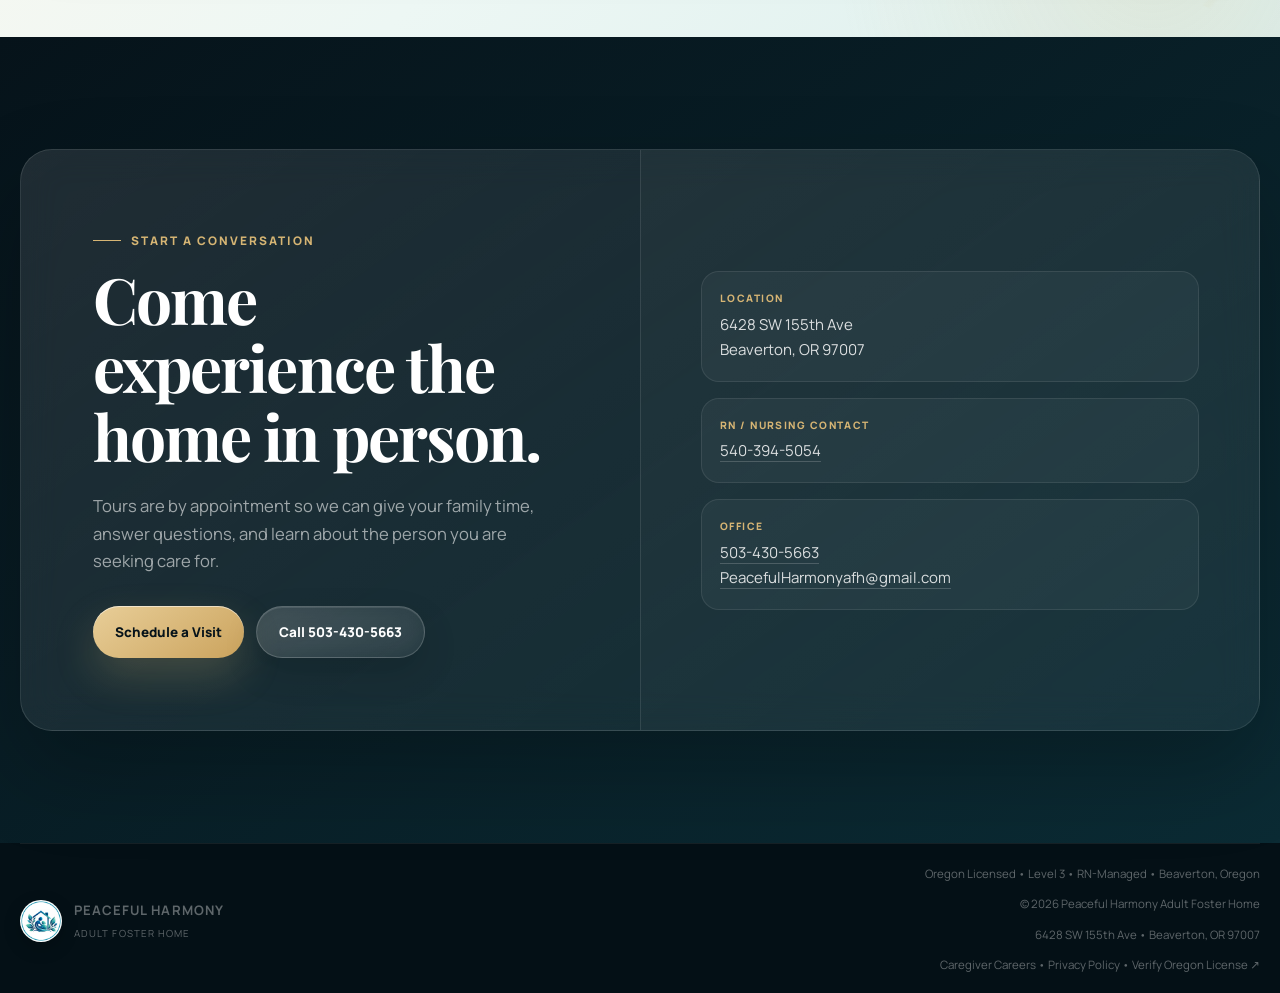
==== commit fdd2d673: "Add files via upload" ====
--- a/index.html
+++ b/index.html
@@ -130,7 +130,7 @@
 <p class="lead reveal">Learn about the home, the owners, the care we provide, and what families can expect.</p>
 <div class="route-grid">
 <a class="route-card tilt glow reveal" href="our-home.html"><span class="num">01</span><h3 class="deep">Our Home</h3><p>See how a private-room, accessible residential setting can make everyday life feel more familiar.</p><span class="go">↗</span></a>
-<a class="route-card tilt glow reveal d1" href="team.html"><span class="num">02</span><h3 class="deep">Meet the Owners</h3><p>Meet Aster and Tesfa and learn how clinical oversight, management, hospitality, and personal attention come together.</p><span class="go">↗</span></a>
+<a class="route-card tilt glow reveal d1" href="team.html"><span class="num">02</span><h3 class="deep">Meet the Owners</h3><p>Learn how clinical oversight, management, hospitality, and personal attention come together.</p><span class="go">↗</span></a>
 <a class="route-card tilt glow reveal d2" href="care.html"><span class="num">03</span><h3 class="deep">Care &amp; Services</h3><p>Explore 24/7 supervision, personal care, medication support, mobility assistance, meals, activities, and more.</p><span class="go">↗</span></a>
 <a class="route-card tilt glow reveal d3" href="families.html"><span class="num">04</span><h3 class="deep">For Families</h3><p>Understand tours, assessment, communication, visiting, admission, and frequently asked questions.</p><span class="go">↗</span></a>
 </div>
@@ -141,7 +141,7 @@
 <span class="eyebrow reveal">Why Peaceful Harmony</span>
 <h2 class="section-title reveal">Small enough to know each resident personally.</h2>
 <div class="card-grid">
-<div class="info-card tilt glow reveal"><div class="icon deep">✚</div><h3 class="deep">RN-Managed Care</h3><p>Aster Birri, RN, brings more than 20 years of healthcare experience and oversees care coordination, staff training, medications, supplies, and clinical needs.</p></div>
+<div class="info-card tilt glow reveal"><div class="icon deep">✚</div><h3 class="deep">RN-Managed Care</h3><p>RN leadership brings more than 20 years of healthcare experience and oversees care coordination, staff training, medications, supplies, and clinical needs.</p></div>
 <div class="info-card tilt glow reveal d1"><div class="icon deep">⌂</div><h3 class="deep">Private, Home-Like Living</h3><p>No shared resident rooms. The home is designed for privacy, accessibility, comfort, and a less institutional daily experience.</p></div>
 <div class="info-card tilt glow reveal d2"><div class="icon deep">♥</div><h3 class="deep">Individual Attention</h3><p>Care is built around each resident’s needs, preferences, routines, and changing circumstances rather than a one-size-fits-all schedule.</p></div>
 </div>
@@ -155,7 +155,7 @@
 </div>
 <div class="story-copy reveal d1">
 <p>Peaceful Harmony was created from a simple idea: open a home to people who may begin as strangers, then build an environment where each person can experience peace, belonging, dignity, and harmony together.</p>
-<p>Peaceful Harmony is an Oregon-licensed Level 3 Adult Foster Home. Aster’s nursing experience and Tesfa’s management, hospitality, and day-to-day operational support come together in a small residential setting focused on individualized care.</p>
+<p>Peaceful Harmony is an Oregon-licensed Level 3 Adult Foster Home. Experienced nursing leadership, management, hospitality, and day-to-day operational support come together in a small residential setting focused on individualized care.</p>
 </div>
 </div>
 </section>
@@ -184,7 +184,7 @@
 <div class="contact-copy"><span class="eyebrow">Start a Conversation</span><h2 class="section-title">Come experience the home in person.</h2><p class="lead">Tours are by appointment so we can give your family time, answer questions, and learn about the person you are seeking care for.</p><div class="actions"><a class="btn btn-gold" href="contact.html">Schedule a Visit</a><a class="btn btn-glass" href="tel:+15034305663">Call 503-430-5663</a></div></div>
 <div class="contact-info">
 <div class="contact-card"><span class="contact-label">Location</span><div class="contact-value">6428 SW 155th Ave<br/>Beaverton, OR 97007</div></div>
-<div class="contact-card"><span class="contact-label">Nursing Contact</span><div class="contact-value">Aster Birri, RN<br/><a href="tel:+15403945054">540-394-5054</a></div></div>
+<div class="contact-card"><span class="contact-label">RN / Nursing Contact</span><div class="contact-value"><a href="tel:+15403945054">540-394-5054</a></div></div>
 <div class="contact-card"><span class="contact-label">Office</span><div class="contact-value"><a href="tel:+15034305663">503-430-5663</a><br/><a href="mailto:PeacefulHarmonyafh@gmail.com">PeacefulHarmonyafh@gmail.com</a></div></div>
 </div>
 </div>
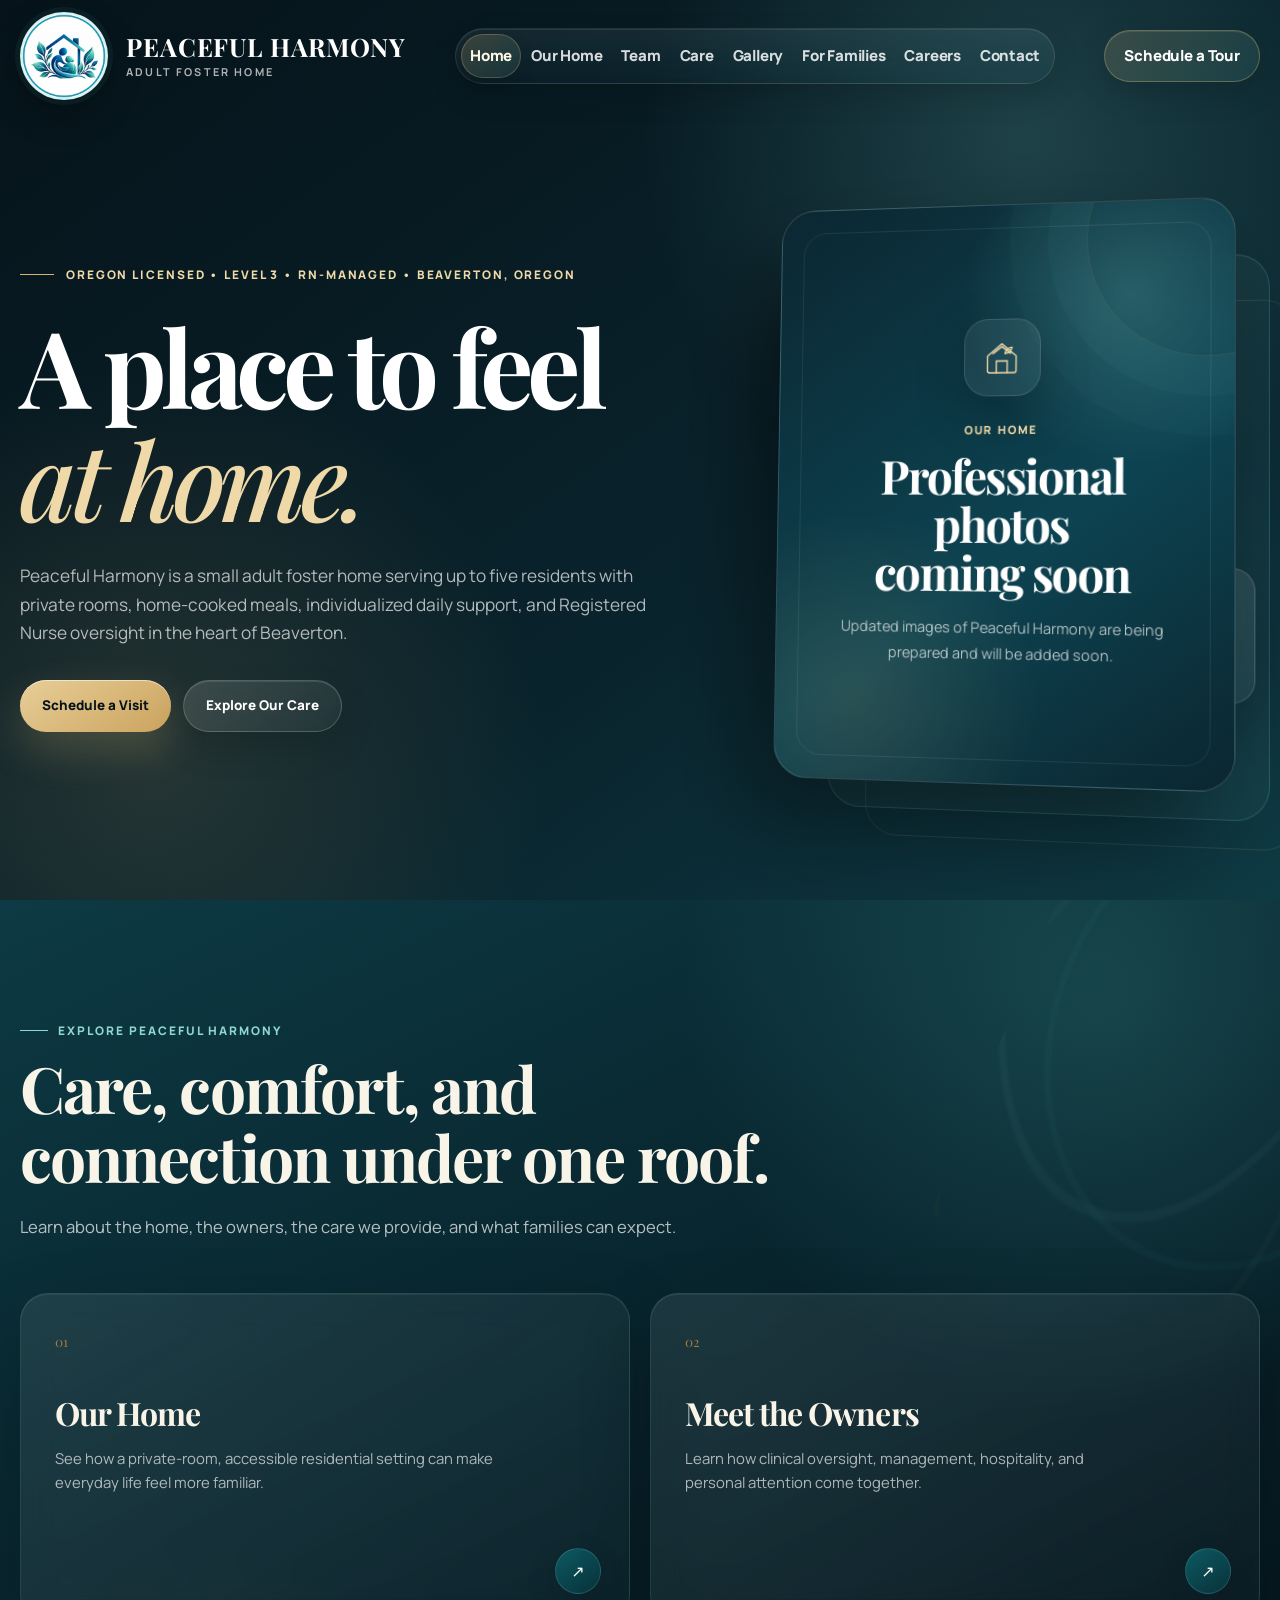
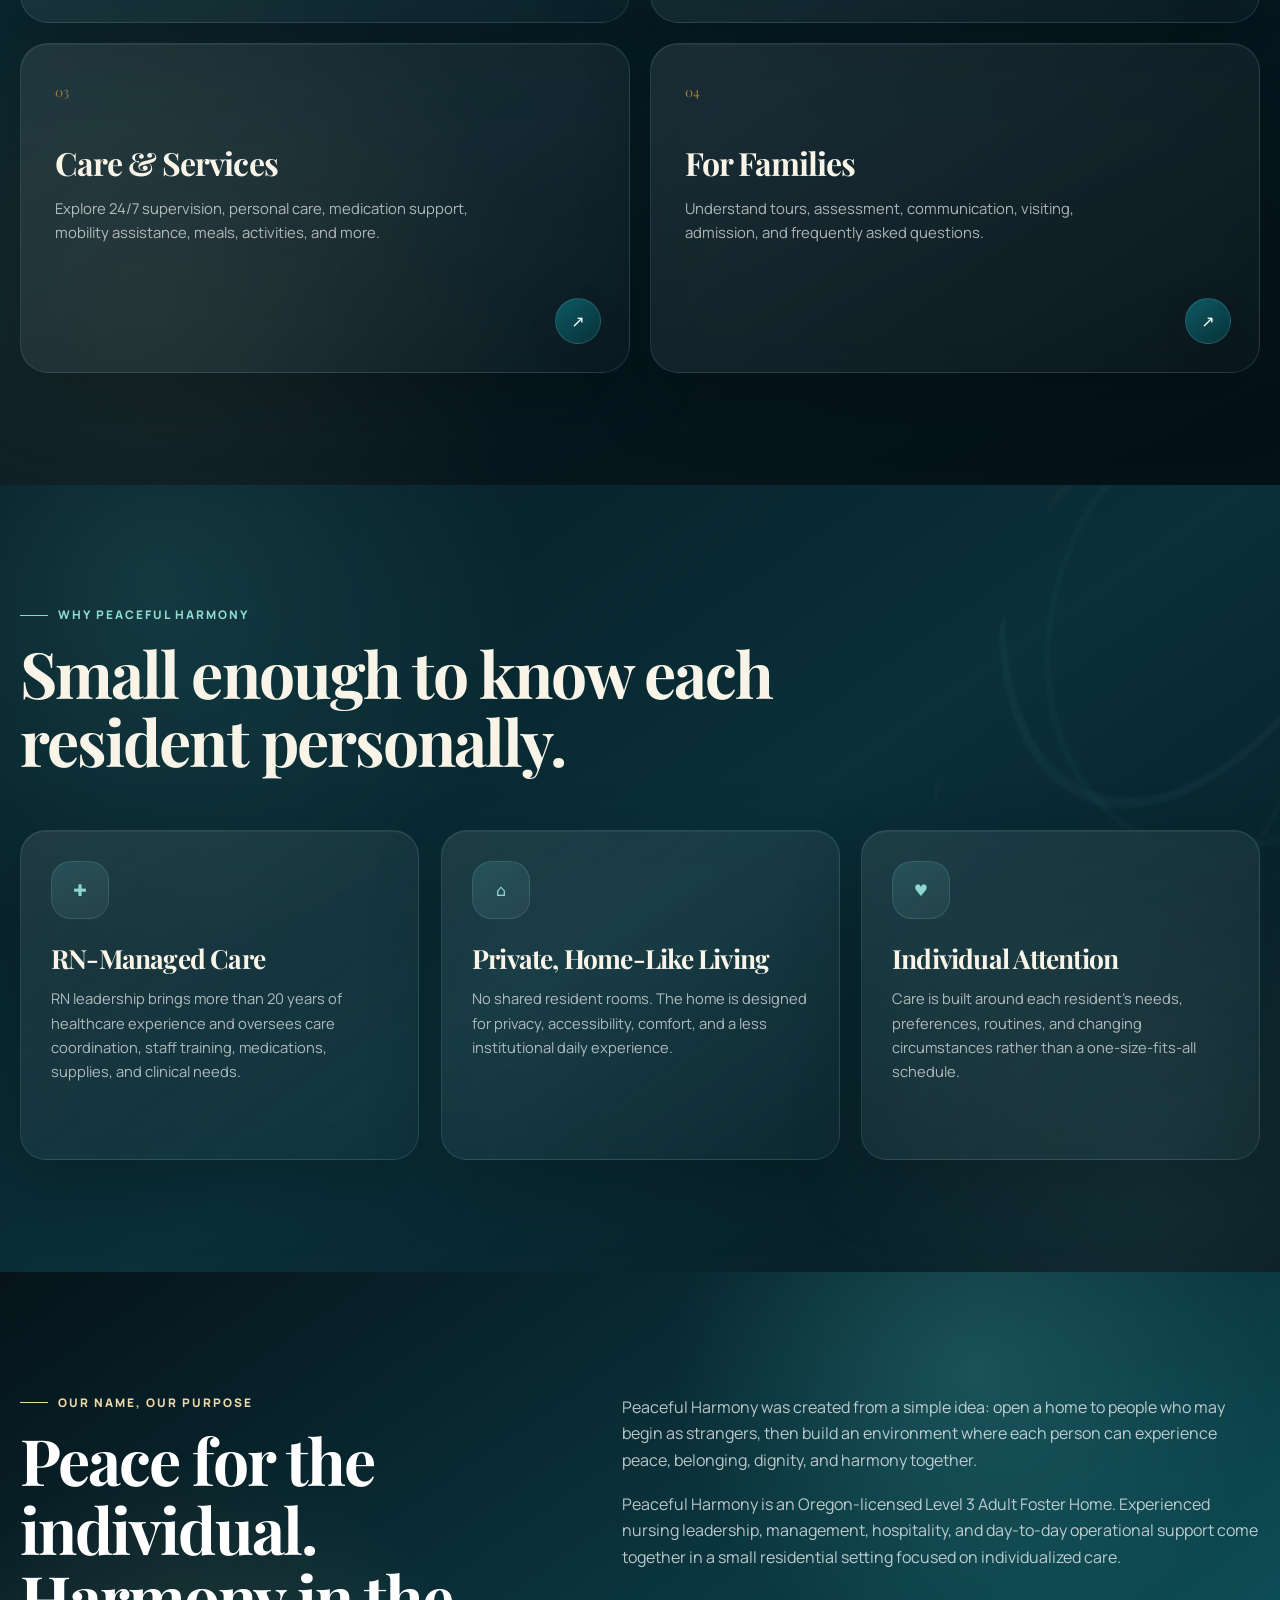
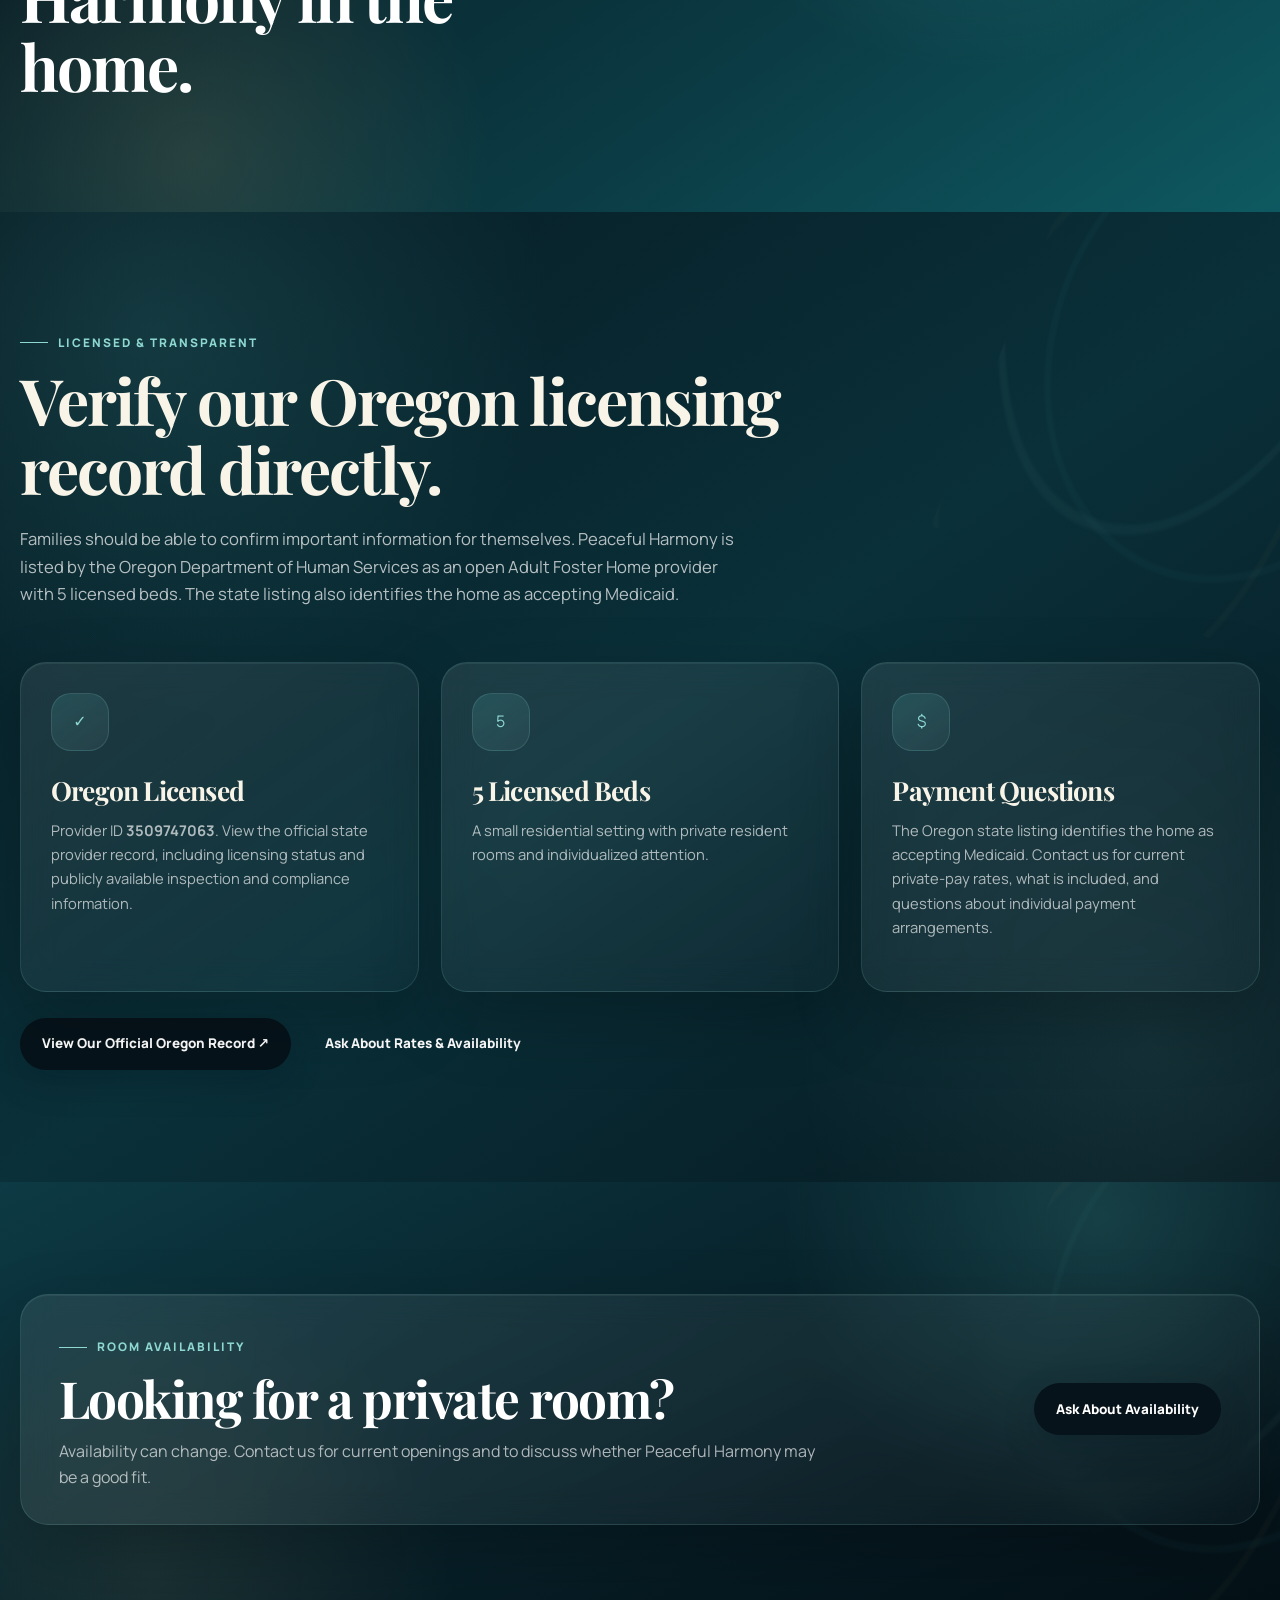
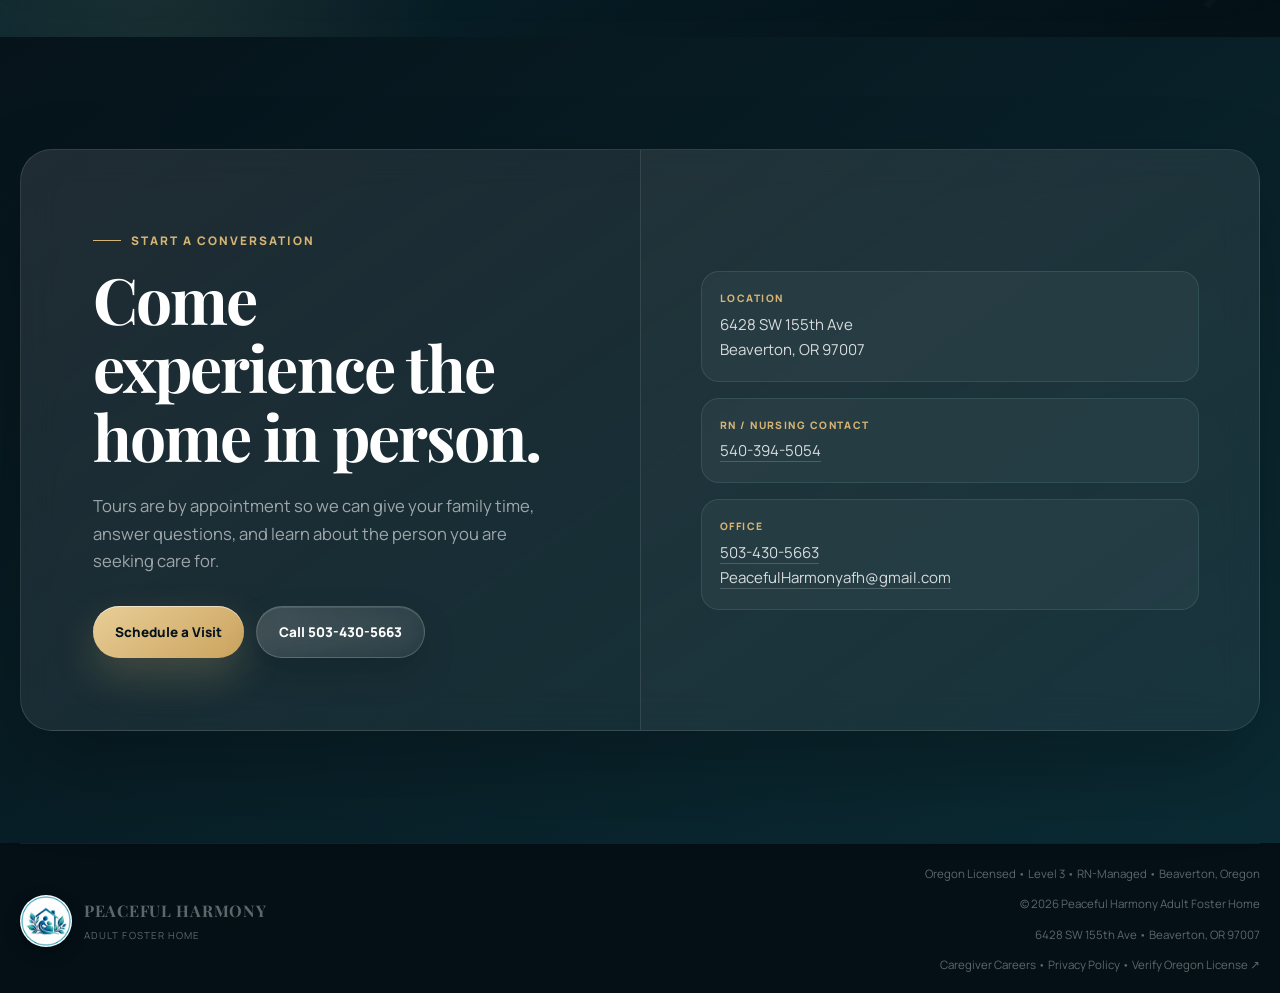
==== commit 27262b88: "Add files via upload" ====
--- a/index.html
+++ b/index.html
@@ -11,7 +11,9 @@
 <link crossorigin="" href="https://fonts.gstatic.com" rel="preconnect"/>
 <link href="https://fonts.googleapis.com/css2?family=Manrope:wght@400;500;600;700;800&amp;family=Playfair+Display:ital,wght@0,600;0,700;1,500&amp;display=swap" rel="stylesheet"/>
 <link href="styles.css" rel="stylesheet"/>
-<link href="https://peacefulharmonyafh.com/" rel="canonical"/><link href="logo.png" rel="icon" type="image/png"/><link href="logo.png" rel="apple-touch-icon"/><meta content="website" property="og:type"/><meta content="Peaceful Harmony Adult Foster Home" property="og:site_name"/><meta content="Peaceful Harmony Adult Foster Home | Beaverton, Oregon" property="og:title"/><meta content="Peaceful Harmony is an Oregon-licensed Level 3, RN-managed adult foster home in Beaverton offering private rooms, home-cooked meals, personalized support, and a small residential setting." property="og:description"/><meta content="https://peacefulharmonyafh.com/" property="og:url"/><meta content="https://peacefulharmonyafh.com/logo.png" property="og:image"/><meta content="Peaceful Harmony Adult Foster Home logo" property="og:image:alt"/><meta content="en_US" property="og:locale"/><meta content="summary" name="twitter:card"/><meta content="Peaceful Harmony Adult Foster Home | Beaverton, Oregon" name="twitter:title"/><meta content="Peaceful Harmony is an Oregon-licensed Level 3, RN-managed adult foster home in Beaverton offering private rooms, home-cooked meals, personalized support, and a small residential setting." name="twitter:description"/><meta content="https://peacefulharmonyafh.com/logo.png" name="twitter:image"/><script type="application/ld+json">{
+<link href="https://peacefulharmonyafh.com/" rel="canonical"/><link rel="icon" type="image/png" sizes="192x192" href="/favicon.png"/>
+<link rel="shortcut icon" href="/favicon.ico"/>
+<link rel="apple-touch-icon" sizes="180x180" href="/apple-touch-icon.png"/><meta content="website" property="og:type"/><meta content="Peaceful Harmony Adult Foster Home" property="og:site_name"/><meta content="Peaceful Harmony Adult Foster Home | Beaverton, Oregon" property="og:title"/><meta content="Peaceful Harmony is an Oregon-licensed Level 3, RN-managed adult foster home in Beaverton offering private rooms, home-cooked meals, personalized support, and a small residential setting." property="og:description"/><meta content="https://peacefulharmonyafh.com/" property="og:url"/><meta content="https://peacefulharmonyafh.com/logo.png" property="og:image"/><meta content="Peaceful Harmony Adult Foster Home logo" property="og:image:alt"/><meta content="en_US" property="og:locale"/><meta content="summary" name="twitter:card"/><meta content="Peaceful Harmony Adult Foster Home | Beaverton, Oregon" name="twitter:title"/><meta content="Peaceful Harmony is an Oregon-licensed Level 3, RN-managed adult foster home in Beaverton offering private rooms, home-cooked meals, personalized support, and a small residential setting." name="twitter:description"/><meta content="https://peacefulharmonyafh.com/logo.png" name="twitter:image"/><script type="application/ld+json">{
   "@context": "https://schema.org",
   "@graph": [
     {
--- a/styles.css
+++ b/styles.css
@@ -549,3 +549,726 @@
     flex-basis:38px !important;
   }
 }
+
+
+
+/* =========================================================
+   FINAL DARK BRAND UPDATE
+   Larger header logo + larger business name + darker lower
+   page sections that continue the navy/teal hero gradient.
+   ========================================================= */
+
+/* Bigger logo and stronger business name in the top navigation */
+.brand{
+  gap:16px !important;
+}
+.brand-orb{
+  width:64px !important;
+  height:64px !important;
+  min-width:64px !important;
+  flex:0 0 64px !important;
+  border:2px solid rgba(142,216,209,.34) !important;
+  box-shadow:
+    0 0 0 4px rgba(79,185,182,.06),
+    0 10px 28px rgba(0,0,0,.28) !important;
+}
+.brand-name{
+  font-family:"Playfair Display",Georgia,serif !important;
+  font-size:1.22rem !important;
+  font-weight:700 !important;
+  letter-spacing:.035em !important;
+  line-height:1.05 !important;
+  text-transform:none !important;
+}
+.brand-sub{
+  margin-top:6px !important;
+  color:rgba(255,255,255,.68) !important;
+  font-size:.60rem !important;
+  letter-spacing:.16em !important;
+}
+
+/* Keep header spacing comfortable with the larger identity */
+.nav{
+  min-height:92px !important;
+}
+.site-header.scrolled,
+.site-header.menu-visible{
+  background:rgba(4,16,22,.90) !important;
+}
+
+/* Continue the page-hero navy/teal palette down the lower pages */
+.brand-light,
+.brand-light-alt,
+.routes,
+.team-section,
+.gallery-section{
+  color:#fff !important;
+  background:
+    radial-gradient(circle at 86% 8%,rgba(79,185,182,.20),transparent 27%),
+    radial-gradient(circle at 12% 86%,rgba(214,181,116,.09),transparent 25%),
+    linear-gradient(155deg,#0d3a44 0%,#092831 34%,#061820 72%,#041116 100%) !important;
+}
+
+.brand-light-alt{
+  background:
+    radial-gradient(circle at 12% 12%,rgba(79,185,182,.17),transparent 28%),
+    radial-gradient(circle at 90% 86%,rgba(142,216,209,.10),transparent 25%),
+    linear-gradient(145deg,#071b23 0%,#0a3039 52%,#061820 100%) !important;
+}
+
+/* Subtle botanical/brand texture on dark sections */
+.brand-light:before,
+.brand-light-alt:before,
+.routes:before,
+.team-section:before,
+.gallery-section:before{
+  opacity:.22 !important;
+  background:
+    radial-gradient(ellipse at 40% 25%,transparent 58%,rgba(142,216,209,.20) 59% 60%,transparent 61%),
+    radial-gradient(ellipse at 62% 46%,transparent 58%,rgba(79,185,182,.18) 59% 60%,transparent 61%),
+    radial-gradient(ellipse at 42% 68%,transparent 58%,rgba(214,181,116,.13) 59% 60%,transparent 61%) !important;
+}
+
+/* Headings and text on dark sections */
+.brand-light .section-title,
+.brand-light-alt .section-title,
+.routes .section-title,
+.team-section .section-title,
+.gallery-section .section-title,
+.brand-light h2,
+.brand-light-alt h2,
+.routes h2,
+.team-section h2,
+.gallery-section h2,
+.brand-light h3,
+.brand-light-alt h3,
+.routes h3,
+.team-section h3,
+.gallery-section h3,
+.brand-light .deep,
+.brand-light-alt .deep{
+  color:#f8f4e8 !important;
+}
+
+.brand-light .lead,
+.brand-light-alt .lead,
+.routes .lead,
+.team-section .lead,
+.gallery-section .lead,
+.brand-light p,
+.brand-light-alt p,
+.routes p,
+.team-section p,
+.gallery-section p{
+  color:rgba(255,255,255,.70) !important;
+}
+
+.brand-light .eyebrow,
+.brand-light-alt .eyebrow,
+.routes .eyebrow,
+.team-section .eyebrow,
+.gallery-section .eyebrow{
+  color:#8ed8d1 !important;
+}
+
+/* Dark glass cards instead of white cards */
+.route-card,
+.info-card,
+.person,
+.availability-card,
+.fit-panel,
+.faq-wrap{
+  color:#fff !important;
+  border-color:rgba(142,216,209,.15) !important;
+  background:
+    linear-gradient(145deg,rgba(255,255,255,.085),rgba(255,255,255,.025)) !important;
+  box-shadow:
+    inset 0 1px 0 rgba(255,255,255,.06),
+    0 26px 70px rgba(0,0,0,.22) !important;
+  backdrop-filter:blur(16px);
+  -webkit-backdrop-filter:blur(16px);
+}
+
+.route-card:hover,
+.info-card:hover,
+.person:hover{
+  border-color:rgba(142,216,209,.28) !important;
+  box-shadow:0 34px 86px rgba(0,0,0,.30) !important;
+}
+
+.route-card h3,
+.info-card h3,
+.person h3,
+.availability-card h2,
+.fit-panel h3{
+  color:#fff !important;
+}
+
+.route-card p,
+.info-card p,
+.person p,
+.availability-card p,
+.fit-panel p,
+.profile-note{
+  color:rgba(255,255,255,.66) !important;
+}
+
+.person-role{
+  color:#8ed8d1 !important;
+}
+
+.info-card .icon{
+  color:#8ed8d1 !important;
+  border:1px solid rgba(142,216,209,.16) !important;
+  background:linear-gradient(145deg,rgba(79,185,182,.18),rgba(255,255,255,.05)) !important;
+  box-shadow:none !important;
+}
+
+.route-card .go{
+  background:linear-gradient(145deg,#0d5962,#08323a) !important;
+  color:#fff !important;
+  border:1px solid rgba(142,216,209,.18);
+}
+
+.fit-list span{
+  color:#dff7f3 !important;
+  border-color:rgba(142,216,209,.14) !important;
+  background:rgba(79,185,182,.09) !important;
+}
+
+/* FAQ becomes dark and readable */
+.faq-item{
+  border-color:rgba(255,255,255,.11) !important;
+}
+.faq-q{
+  color:#fff !important;
+}
+.faq-plus{
+  color:#8ed8d1 !important;
+  border-color:rgba(142,216,209,.22) !important;
+}
+.faq-a p{
+  color:rgba(255,255,255,.66) !important;
+}
+
+/* Contact and careers forms: dark glass shell, not a big white panel */
+.light-shell{
+  color:#fff !important;
+  border-color:rgba(142,216,209,.16) !important;
+  background:
+    linear-gradient(145deg,rgba(255,255,255,.085),rgba(255,255,255,.025)) !important;
+  box-shadow:0 32px 82px rgba(0,0,0,.25) !important;
+}
+
+.light-shell .contact-copy .section-title,
+.light-shell .application-title{
+  color:#fff !important;
+}
+.light-shell .contact-copy .lead,
+.light-shell .application-help,
+.light-shell .form-note{
+  color:rgba(255,255,255,.64) !important;
+}
+.light-shell .contact-copy .eyebrow,
+.light-shell .application-kicker{
+  color:#8ed8d1 !important;
+}
+
+.light-shell .field label{
+  color:rgba(255,255,255,.88) !important;
+}
+
+.light-shell .field input,
+.light-shell .field textarea,
+.light-shell .field select,
+.light-shell .choice{
+  color:#f7fbfa !important;
+  border-color:rgba(142,216,209,.18) !important;
+  background:rgba(3,22,29,.70) !important;
+}
+
+.light-shell .field input::placeholder,
+.light-shell .field textarea::placeholder{
+  color:rgba(255,255,255,.42) !important;
+}
+
+.light-shell .field select option{
+  color:#0d2128;
+  background:#fff;
+}
+
+.light-shell .choice{
+  color:rgba(255,255,255,.86) !important;
+}
+
+.light-shell .application-section{
+  border-color:rgba(255,255,255,.10) !important;
+}
+
+.light-shell .application-consent{
+  color:rgba(255,255,255,.78) !important;
+  border:1px solid rgba(142,216,209,.14) !important;
+  background:rgba(79,185,182,.07) !important;
+}
+
+/* Keep contact information visually integrated with the new dark theme */
+.contact-card{
+  border-color:rgba(142,216,209,.13) !important;
+  background:rgba(255,255,255,.045) !important;
+}
+.contact-value{
+  color:rgba(255,255,255,.82) !important;
+}
+
+/* Remove any remaining light-page impression from the body */
+body{
+  background:#041116 !important;
+}
+
+/* Footer branding slightly larger to match the stronger header */
+.footer-mark{
+  width:52px !important;
+  height:52px !important;
+  min-width:52px !important;
+  flex:0 0 52px !important;
+}
+.footer-brand strong{
+  font-family:"Playfair Display",Georgia,serif;
+  font-size:1rem !important;
+  letter-spacing:.045em !important;
+}
+
+/* Responsive adjustments for the larger logo/name */
+@media(max-width:1120px){
+  :root{--header:84px}
+  .nav{min-height:84px !important}
+  .brand-orb{
+    width:58px !important;
+    height:58px !important;
+    min-width:58px !important;
+    flex-basis:58px !important;
+  }
+  .brand-name{
+    font-size:1.08rem !important;
+  }
+}
+
+@media(max-width:720px){
+  :root{--header:78px}
+  .nav{min-height:78px !important}
+  .brand{gap:11px !important}
+  .brand-orb{
+    width:52px !important;
+    height:52px !important;
+    min-width:52px !important;
+    flex-basis:52px !important;
+  }
+  .brand-name{
+    max-width:210px !important;
+    font-size:.94rem !important;
+    letter-spacing:.025em !important;
+  }
+  .brand-sub{
+    max-width:210px !important;
+    font-size:.50rem !important;
+  }
+  .footer-mark{
+    width:46px !important;
+    height:46px !important;
+    min-width:46px !important;
+    flex-basis:46px !important;
+  }
+}
+
+
+
+/* =========================================================
+   EXTRA-LARGE HEADER BRANDING + NAVIGATION
+   Final emphasis update requested by the owners.
+   ========================================================= */
+
+@media (min-width:1121px){
+  .nav{
+    min-height:112px !important;
+    gap:24px !important;
+  }
+
+  .brand{
+    gap:18px !important;
+    flex-shrink:0 !important;
+  }
+
+  .brand-orb{
+    width:88px !important;
+    height:88px !important;
+    min-width:88px !important;
+    flex:0 0 88px !important;
+    border-width:2px !important;
+    box-shadow:
+      0 0 0 5px rgba(79,185,182,.07),
+      0 14px 34px rgba(0,0,0,.30) !important;
+  }
+
+  .brand-name{
+    font-family:"Playfair Display",Georgia,serif !important;
+    font-size:1.58rem !important;
+    font-weight:700 !important;
+    line-height:1 !important;
+    letter-spacing:.035em !important;
+    white-space:nowrap !important;
+  }
+
+  .brand-sub{
+    margin-top:8px !important;
+    font-size:.68rem !important;
+    line-height:1 !important;
+    letter-spacing:.20em !important;
+    white-space:nowrap !important;
+  }
+
+  .nav-links{
+    gap:8px !important;
+    align-items:center !important;
+  }
+
+  .nav-links a{
+    font-size:1.02rem !important;
+    font-weight:700 !important;
+    padding:14px 12px !important;
+    letter-spacing:-.01em !important;
+  }
+
+  .nav-links a:after{
+    height:2px !important;
+  }
+
+  .nav-cta,
+  .nav .btn,
+  .nav a.btn{
+    min-height:52px !important;
+    padding:0 24px !important;
+    font-size:1rem !important;
+    font-weight:800 !important;
+    border-radius:999px !important;
+  }
+}
+
+/* Tablet: still noticeably larger than the old header */
+@media (min-width:721px) and (max-width:1120px){
+  .nav{
+    min-height:94px !important;
+  }
+
+  .brand-orb{
+    width:68px !important;
+    height:68px !important;
+    min-width:68px !important;
+    flex:0 0 68px !important;
+  }
+
+  .brand-name{
+    font-size:1.28rem !important;
+  }
+
+  .brand-sub{
+    font-size:.58rem !important;
+  }
+
+  .nav-links a{
+    font-size:.95rem !important;
+    font-weight:700 !important;
+    padding:12px 9px !important;
+  }
+
+  .nav-cta,
+  .nav .btn,
+  .nav a.btn{
+    min-height:48px !important;
+    padding:0 20px !important;
+    font-size:.95rem !important;
+  }
+}
+
+/* Mobile branding stays large without crowding the menu */
+@media (max-width:720px){
+  .nav{
+    min-height:86px !important;
+  }
+
+  .brand{
+    gap:12px !important;
+  }
+
+  .brand-orb{
+    width:60px !important;
+    height:60px !important;
+    min-width:60px !important;
+    flex:0 0 60px !important;
+  }
+
+  .brand-name{
+    max-width:230px !important;
+    font-size:1.06rem !important;
+    font-weight:700 !important;
+    line-height:1.02 !important;
+  }
+
+  .brand-sub{
+    max-width:230px !important;
+    margin-top:6px !important;
+    font-size:.54rem !important;
+  }
+
+  .nav-links a{
+    font-size:1.12rem !important;
+    font-weight:800 !important;
+    padding:14px 0 !important;
+  }
+
+  .nav-links .btn,
+  .nav-links a.btn,
+  .nav-cta{
+    min-height:50px !important;
+    font-size:1.02rem !important;
+  }
+}
+
+
+
+/* =========================================================
+   LARGER TOP NAVIGATION TEXT
+   Makes Home / Our Home / Team / Care / Gallery /
+   For Families / Careers / Contact more prominent.
+   ========================================================= */
+
+@media (min-width:1121px){
+  .nav-links{
+    gap:12px !important;
+  }
+
+  .nav-links a{
+    font-size:1.18rem !important;
+    font-weight:800 !important;
+    padding:15px 13px !important;
+    line-height:1 !important;
+  }
+
+  .nav-links a:after{
+    bottom:7px !important;
+    height:2px !important;
+  }
+
+  .nav-cta,
+  .nav .btn,
+  .nav a.btn{
+    font-size:1.08rem !important;
+    font-weight:800 !important;
+    padding:0 26px !important;
+  }
+}
+
+@media (min-width:721px) and (max-width:1120px){
+  .nav-links a{
+    font-size:1.05rem !important;
+    font-weight:800 !important;
+    padding:13px 10px !important;
+  }
+}
+
+@media (max-width:720px){
+  .nav-links a{
+    font-size:1.18rem !important;
+    font-weight:800 !important;
+    padding:15px 0 !important;
+  }
+}
+
+
+
+/* =========================================================
+   CORRECTED DESKTOP NAV SIZE
+   Targets the ACTUAL navigation class used by the site:
+   .desktop-nav
+   ========================================================= */
+
+@media (min-width:1121px){
+  .desktop-nav{
+    gap:14px !important;
+  }
+
+  .desktop-nav a{
+    font-size:1.15rem !important;
+    font-weight:800 !important;
+    padding:16px 0 !important;
+    line-height:1 !important;
+    letter-spacing:-.015em !important;
+  }
+
+  .desktop-nav a:after{
+    bottom:8px !important;
+    height:2px !important;
+  }
+
+  .nav-cta{
+    min-height:54px !important;
+    padding:0 24px !important;
+    font-size:1rem !important;
+    font-weight:800 !important;
+  }
+}
+
+@media (min-width:901px) and (max-width:1120px){
+  .desktop-nav{
+    gap:11px !important;
+  }
+
+  .desktop-nav a{
+    font-size:1rem !important;
+    font-weight:800 !important;
+    padding:14px 0 !important;
+  }
+}
+
+
+
+/* =========================================================
+   FINAL INTEGRATED LARGE NAVIGATION
+   Large, easy-to-read links presented as one polished
+   segmented glass navigation control.
+   ========================================================= */
+
+@media (min-width:1121px){
+
+  /* Give the larger branding + navigation enough breathing room */
+  .nav.container{
+    max-width:1460px !important;
+    gap:24px !important;
+  }
+
+  /* Turn the eight links into one cohesive navigation "rail" */
+  .desktop-nav{
+    display:flex !important;
+    align-items:center !important;
+    justify-content:center !important;
+    gap:3px !important;
+    padding:6px !important;
+    border:1px solid rgba(255,255,255,.10) !important;
+    border-radius:999px !important;
+    background:
+      linear-gradient(180deg,rgba(255,255,255,.070),rgba(255,255,255,.025)) !important;
+    box-shadow:
+      inset 0 1px 0 rgba(255,255,255,.07),
+      0 12px 30px rgba(0,0,0,.14) !important;
+    backdrop-filter:blur(16px) saturate(120%) !important;
+    -webkit-backdrop-filter:blur(16px) saturate(120%) !important;
+  }
+
+  /* Keep each item BIG, but make the group look intentional rather than scattered */
+  .desktop-nav a{
+    position:relative !important;
+    display:flex !important;
+    align-items:center !important;
+    justify-content:center !important;
+    min-height:48px !important;
+    padding:0 14px !important;
+    border-radius:999px !important;
+    font-size:1.08rem !important;
+    font-weight:800 !important;
+    line-height:1 !important;
+    letter-spacing:-.015em !important;
+    color:rgba(255,255,255,.84) !important;
+    white-space:nowrap !important;
+    transition:
+      color .18s ease,
+      background .18s ease,
+      box-shadow .18s ease,
+      transform .18s ease !important;
+  }
+
+  /* Remove the old underline so the new integrated styling stays clean */
+  .desktop-nav a:after{
+    display:none !important;
+  }
+
+  /* Gentle button effect without turning every link into a heavy box */
+  .desktop-nav a:hover{
+    color:#fff !important;
+    background:rgba(255,255,255,.085) !important;
+    box-shadow:inset 0 0 0 1px rgba(255,255,255,.055) !important;
+    transform:translateY(-1px) !important;
+  }
+
+  /* Current page gets the premium gold + teal treatment */
+  .desktop-nav a.active,
+  .desktop-nav a[aria-current="page"]{
+    color:#fff8e7 !important;
+    background:
+      linear-gradient(135deg,rgba(214,181,116,.20),rgba(79,185,182,.12)) !important;
+    box-shadow:
+      inset 0 0 0 1px rgba(214,181,116,.28),
+      0 6px 18px rgba(0,0,0,.13) !important;
+  }
+
+  /* Make Schedule a Tour coordinate with the rail, but remain the primary CTA */
+  .nav-cta{
+    min-height:58px !important;
+    display:inline-flex !important;
+    align-items:center !important;
+    justify-content:center !important;
+    padding:0 27px !important;
+    border-radius:999px !important;
+    font-size:1.04rem !important;
+    font-weight:800 !important;
+    line-height:1 !important;
+    letter-spacing:-.01em !important;
+    color:#fff !important;
+    border:1px solid rgba(214,181,116,.34) !important;
+    background:
+      linear-gradient(135deg,rgba(214,181,116,.18),rgba(79,185,182,.13)) !important;
+    box-shadow:
+      inset 0 1px 0 rgba(255,255,255,.09),
+      0 12px 30px rgba(0,0,0,.15) !important;
+  }
+
+  .nav-cta:hover{
+    transform:translateY(-2px) !important;
+    border-color:rgba(214,181,116,.50) !important;
+    background:
+      linear-gradient(135deg,rgba(214,181,116,.27),rgba(79,185,182,.20)) !important;
+  }
+}
+
+/* At narrower desktop widths, preserve the same design but compress it slightly */
+@media (min-width:1121px) and (max-width:1390px){
+  .nav.container{
+    max-width:1320px !important;
+    gap:15px !important;
+  }
+
+  .desktop-nav{
+    gap:1px !important;
+    padding:5px !important;
+  }
+
+  .desktop-nav a{
+    min-height:44px !important;
+    padding:0 9px !important;
+    font-size:.94rem !important;
+  }
+
+  .nav-cta{
+    min-height:52px !important;
+    padding:0 19px !important;
+    font-size:.94rem !important;
+  }
+}
+
+/* Mobile menu links stay large and clean */
+@media (max-width:1120px){
+  .mobile-menu a{
+    font-size:1.12rem !important;
+    font-weight:800 !important;
+    padding-top:14px !important;
+    padding-bottom:14px !important;
+  }
+}
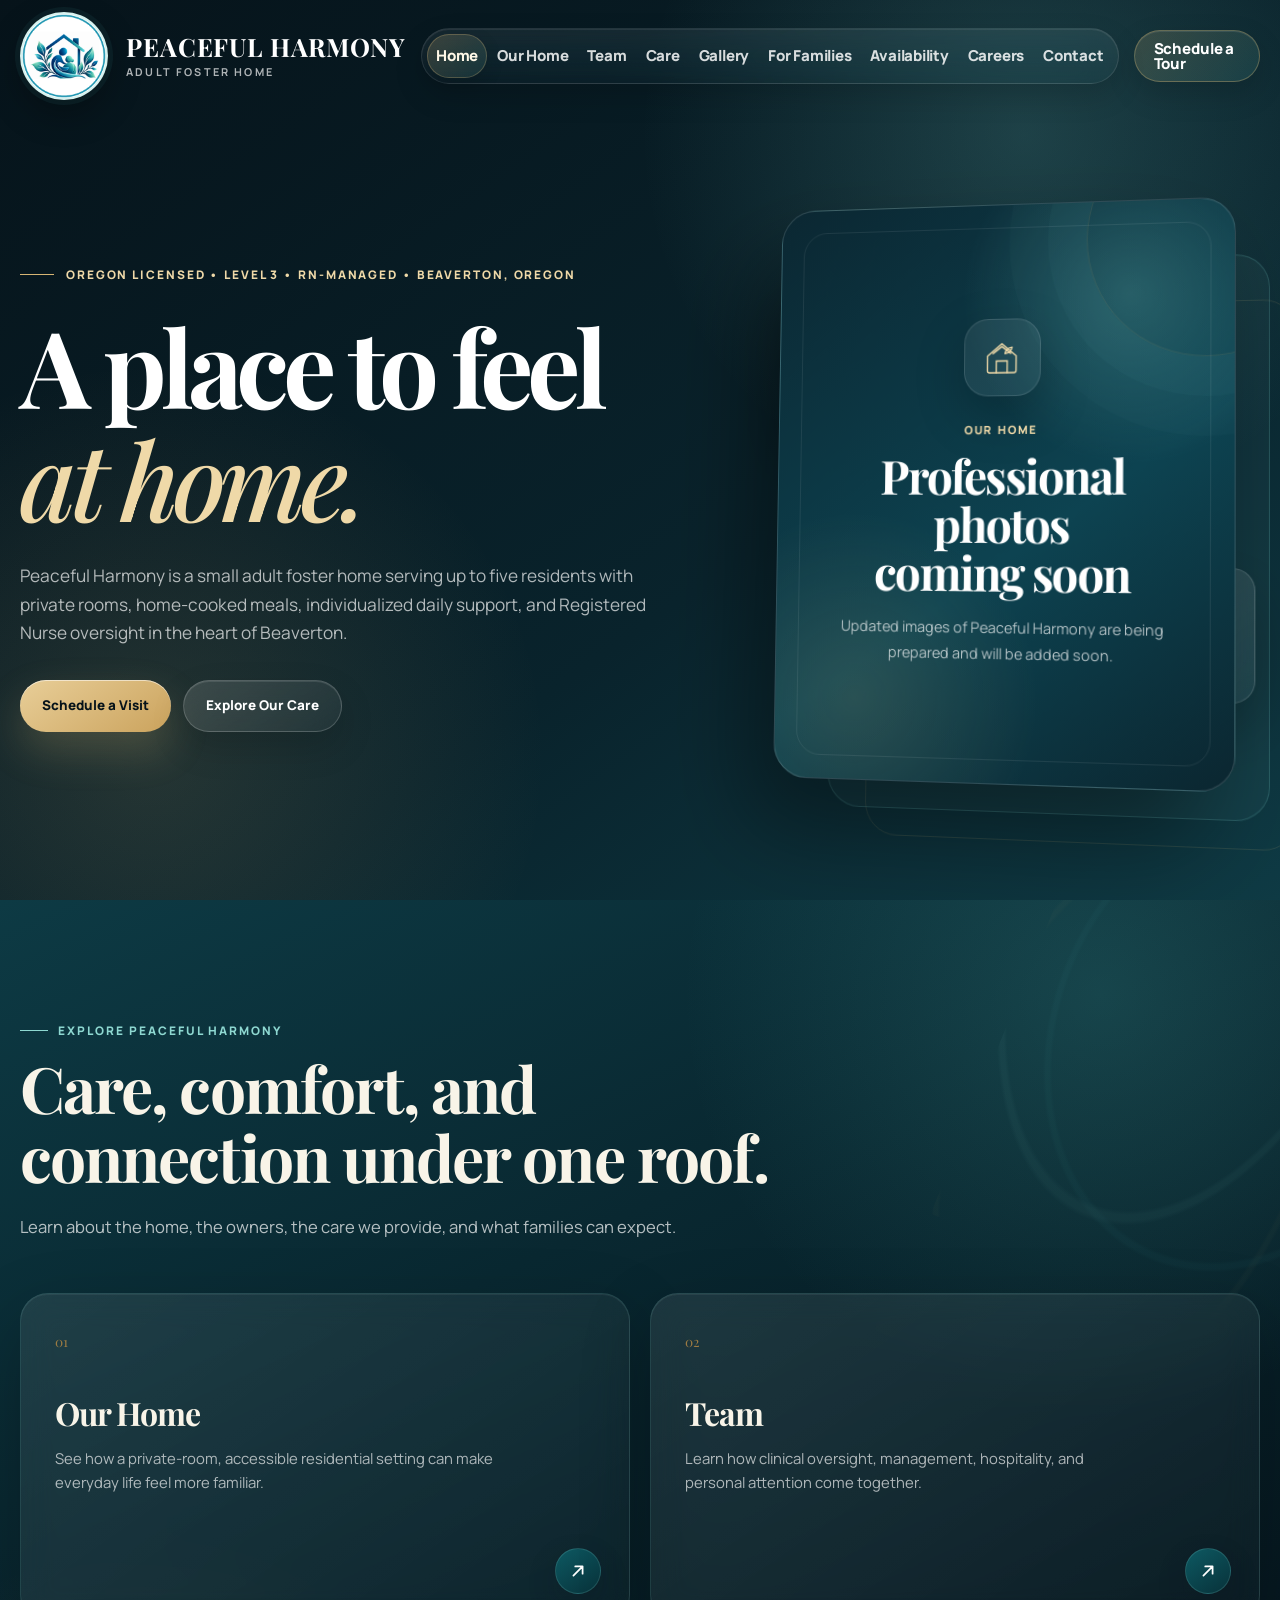
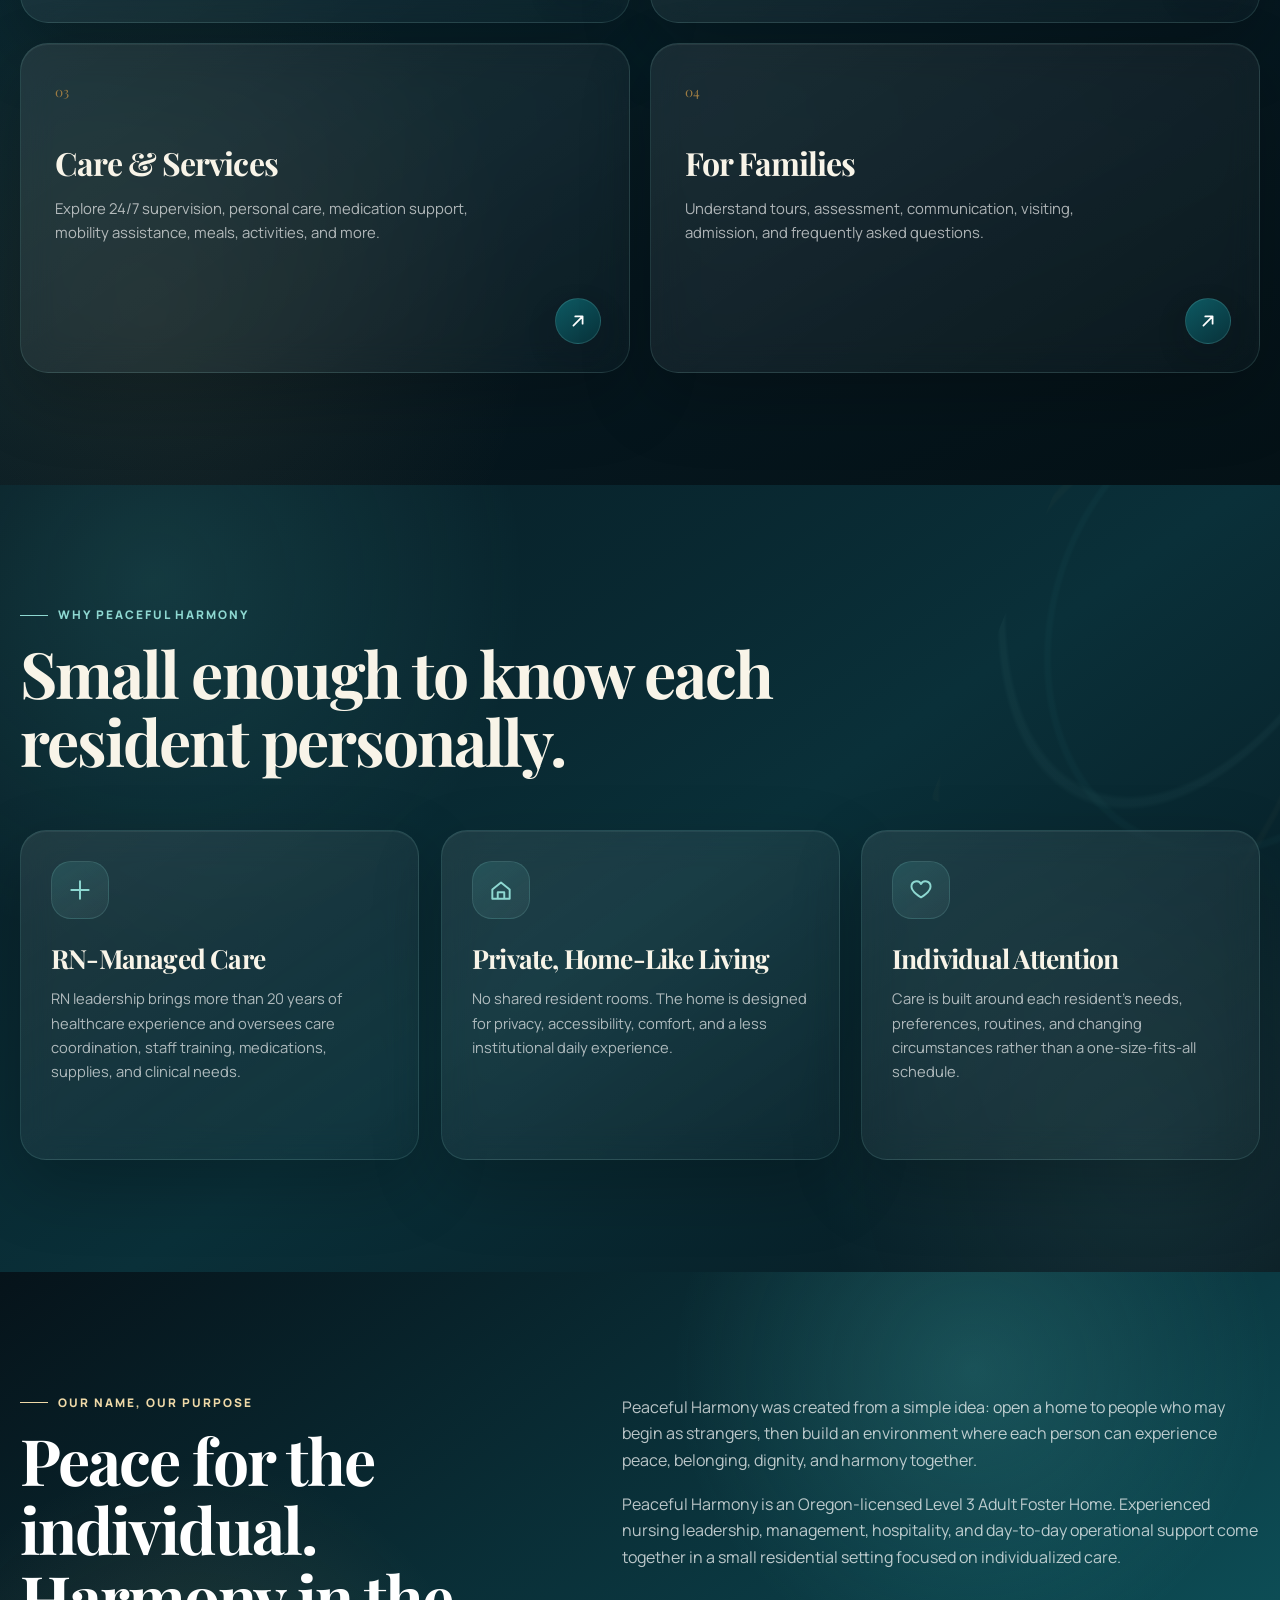
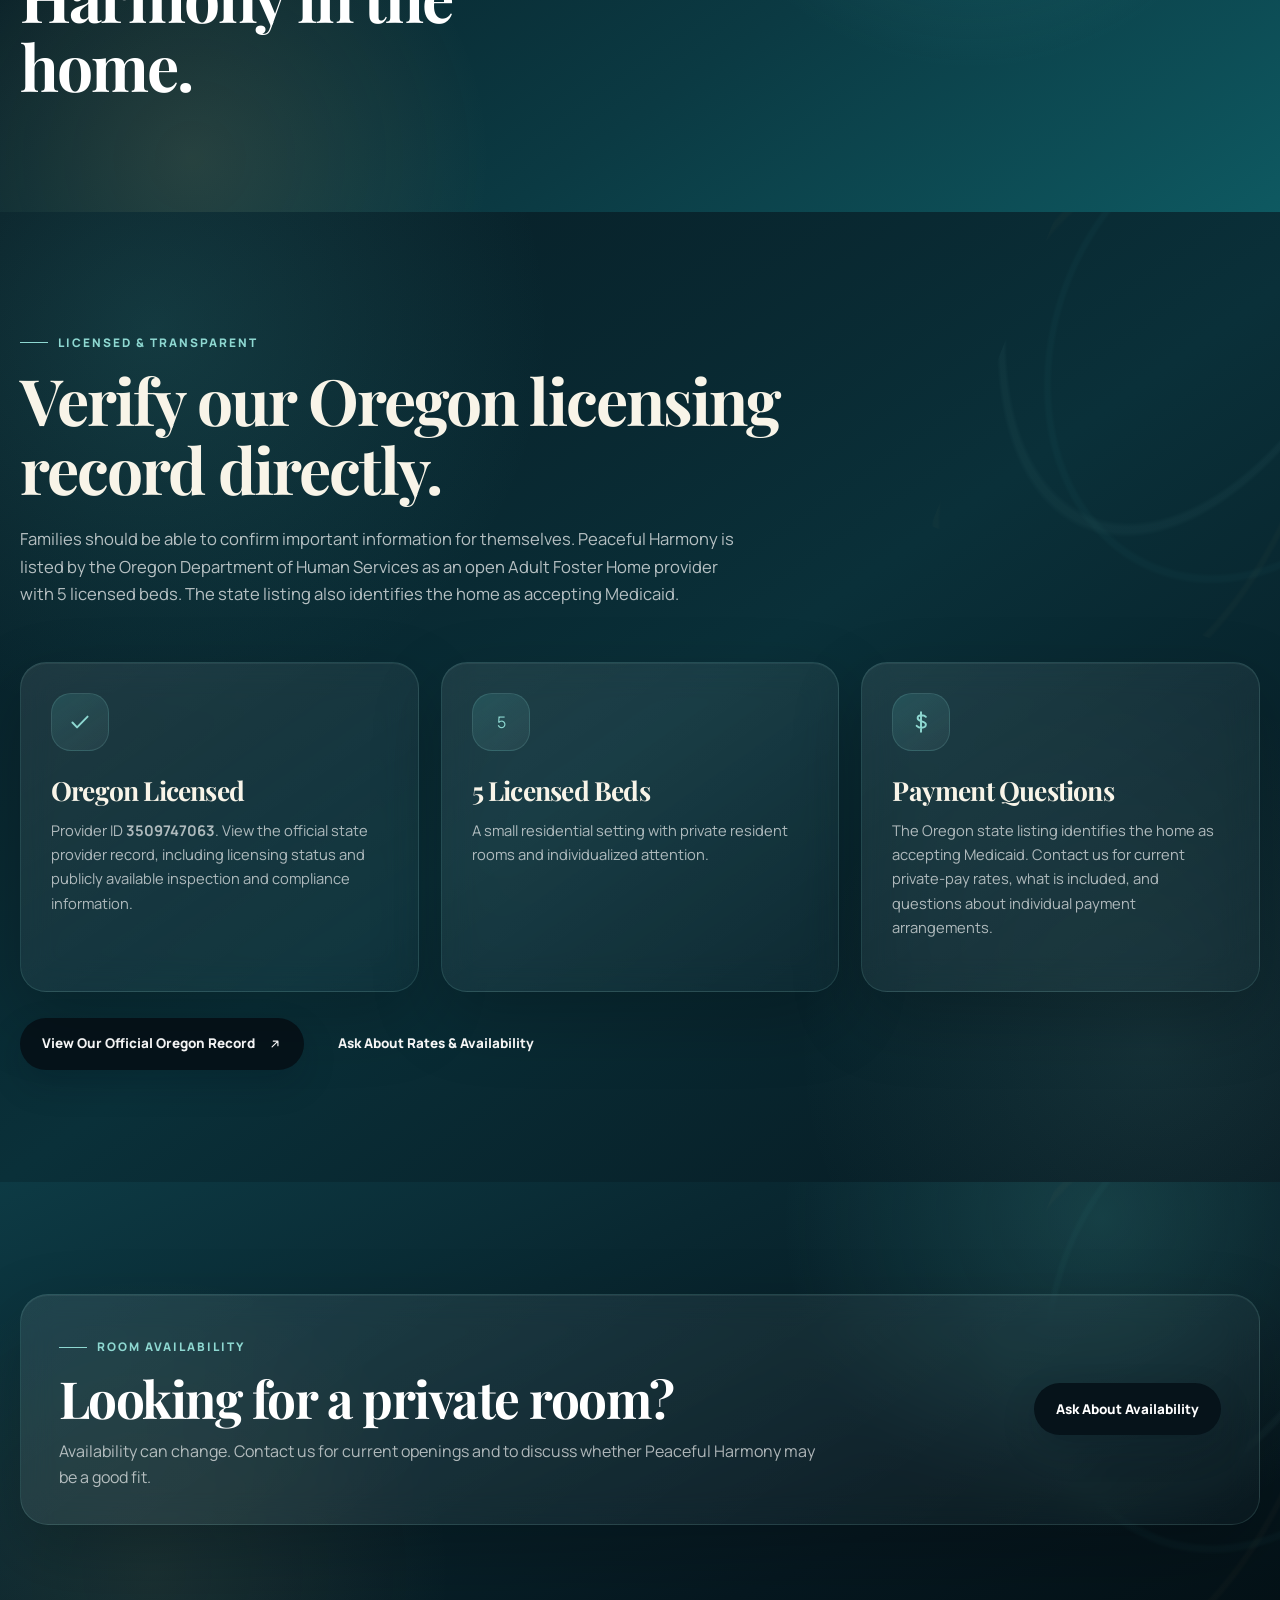
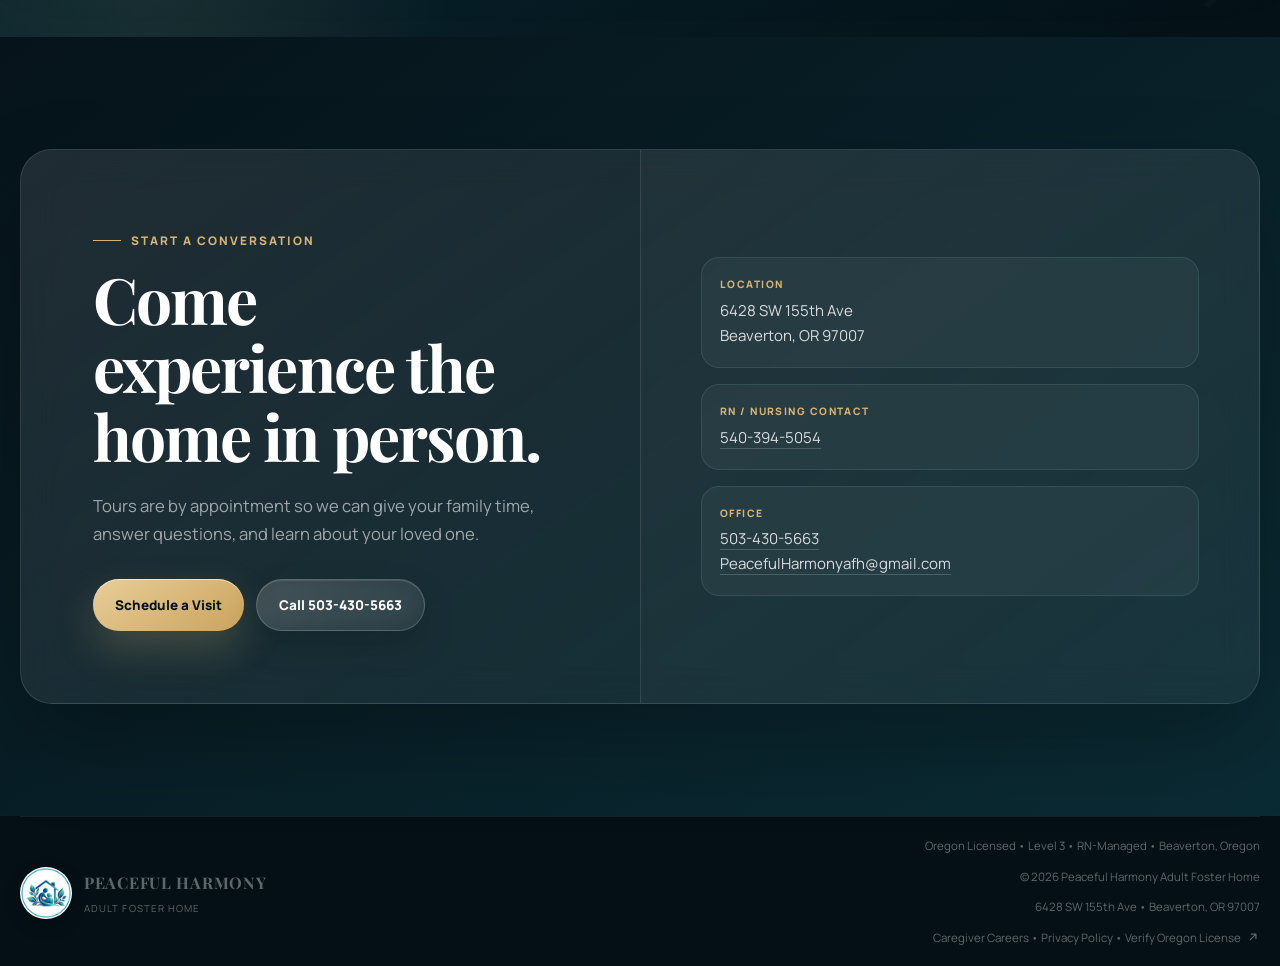
==== commit 2bf68f09: "Add files via upload" ====
--- a/index.html
+++ b/index.html
@@ -86,7 +86,7 @@
 <nav aria-label="Mobile navigation" class="mobile-menu" id="mobileMenu">
 <a href="index.html">Home</a>
 <a href="our-home.html">Our Home</a>
-<a href="team.html">Meet the Team</a>
+<a href="team.html">Team</a>
 <a href="care.html">Care &amp; Services</a>
 <a href="gallery.html">Gallery</a>
 <a href="families.html">For Families</a>
@@ -131,10 +131,10 @@
 <h2 class="section-title reveal">Care, comfort, and connection under one roof.</h2>
 <p class="lead reveal">Learn about the home, the owners, the care we provide, and what families can expect.</p>
 <div class="route-grid">
-<a class="route-card tilt glow reveal" href="our-home.html"><span class="num">01</span><h3 class="deep">Our Home</h3><p>See how a private-room, accessible residential setting can make everyday life feel more familiar.</p><span class="go">↗</span></a>
-<a class="route-card tilt glow reveal d1" href="team.html"><span class="num">02</span><h3 class="deep">Meet the Owners</h3><p>Learn how clinical oversight, management, hospitality, and personal attention come together.</p><span class="go">↗</span></a>
-<a class="route-card tilt glow reveal d2" href="care.html"><span class="num">03</span><h3 class="deep">Care &amp; Services</h3><p>Explore 24/7 supervision, personal care, medication support, mobility assistance, meals, activities, and more.</p><span class="go">↗</span></a>
-<a class="route-card tilt glow reveal d3" href="families.html"><span class="num">04</span><h3 class="deep">For Families</h3><p>Understand tours, assessment, communication, visiting, admission, and frequently asked questions.</p><span class="go">↗</span></a>
+<a class="route-card tilt glow reveal" href="our-home.html"><span class="num">01</span><h3 class="deep">Our Home</h3><p>See how a private-room, accessible residential setting can make everyday life feel more familiar.</p><span class="go"><svg aria-hidden="true" width="22" height="22" viewBox="0 0 24 24" fill="none"><path d="M7 17 17 7M9 7h8v8" stroke="currentColor" stroke-width="1.9" stroke-linecap="round" stroke-linejoin="round"/></svg></span></a>
+<a class="route-card tilt glow reveal d1" href="team.html"><span class="num">02</span><h3 class="deep">Team</h3><p>Learn how clinical oversight, management, hospitality, and personal attention come together.</p><span class="go"><svg aria-hidden="true" width="22" height="22" viewBox="0 0 24 24" fill="none"><path d="M7 17 17 7M9 7h8v8" stroke="currentColor" stroke-width="1.9" stroke-linecap="round" stroke-linejoin="round"/></svg></span></a>
+<a class="route-card tilt glow reveal d2" href="care.html"><span class="num">03</span><h3 class="deep">Care &amp; Services</h3><p>Explore 24/7 supervision, personal care, medication support, mobility assistance, meals, activities, and more.</p><span class="go"><svg aria-hidden="true" width="22" height="22" viewBox="0 0 24 24" fill="none"><path d="M7 17 17 7M9 7h8v8" stroke="currentColor" stroke-width="1.9" stroke-linecap="round" stroke-linejoin="round"/></svg></span></a>
+<a class="route-card tilt glow reveal d3" href="families.html"><span class="num">04</span><h3 class="deep">For Families</h3><p>Understand tours, assessment, communication, visiting, admission, and frequently asked questions.</p><span class="go"><svg aria-hidden="true" width="22" height="22" viewBox="0 0 24 24" fill="none"><path d="M7 17 17 7M9 7h8v8" stroke="currentColor" stroke-width="1.9" stroke-linecap="round" stroke-linejoin="round"/></svg></span></a>
 </div>
 </div>
 </section>
@@ -143,9 +143,9 @@
 <span class="eyebrow reveal">Why Peaceful Harmony</span>
 <h2 class="section-title reveal">Small enough to know each resident personally.</h2>
 <div class="card-grid">
-<div class="info-card tilt glow reveal"><div class="icon deep">✚</div><h3 class="deep">RN-Managed Care</h3><p>RN leadership brings more than 20 years of healthcare experience and oversees care coordination, staff training, medications, supplies, and clinical needs.</p></div>
-<div class="info-card tilt glow reveal d1"><div class="icon deep">⌂</div><h3 class="deep">Private, Home-Like Living</h3><p>No shared resident rooms. The home is designed for privacy, accessibility, comfort, and a less institutional daily experience.</p></div>
-<div class="info-card tilt glow reveal d2"><div class="icon deep">♥</div><h3 class="deep">Individual Attention</h3><p>Care is built around each resident’s needs, preferences, routines, and changing circumstances rather than a one-size-fits-all schedule.</p></div>
+<div class="info-card tilt glow reveal"><div class="icon deep"><svg aria-hidden="true" width="24" height="24" viewBox="0 0 24 24" fill="none" xmlns="http://www.w3.org/2000/svg" ><path d="M12 4v16M4 12h16" stroke="currentColor" stroke-width="1.8" stroke-linecap="round" stroke-linejoin="round"/></svg></div><h3 class="deep">RN-Managed Care</h3><p>RN leadership brings more than 20 years of healthcare experience and oversees care coordination, staff training, medications, supplies, and clinical needs.</p></div>
+<div class="info-card tilt glow reveal d1"><div class="icon deep"><svg aria-hidden="true" width="24" height="24" viewBox="0 0 24 24" fill="none" xmlns="http://www.w3.org/2000/svg" ><path d="M4 11.5 12 5l8 6.5V20H4v-8.5ZM9 20v-6h6v6" stroke="currentColor" stroke-width="1.8" stroke-linecap="round" stroke-linejoin="round"/></svg></div><h3 class="deep">Private, Home-Like Living</h3><p>No shared resident rooms. The home is designed for privacy, accessibility, comfort, and a less institutional daily experience.</p></div>
+<div class="info-card tilt glow reveal d2"><div class="icon deep"><svg aria-hidden="true" width="24" height="24" viewBox="0 0 24 24" fill="none" xmlns="http://www.w3.org/2000/svg" ><path d="M20.8 8.7c0 5-8.8 10.1-8.8 10.1S3.2 13.7 3.2 8.7A4.7 4.7 0 0 1 12 6.4a4.7 4.7 0 0 1 8.8 2.3Z" stroke="currentColor" stroke-width="1.8" stroke-linecap="round" stroke-linejoin="round"/></svg></div><h3 class="deep">Individual Attention</h3><p>Care is built around each resident’s needs, preferences, routines, and changing circumstances rather than a one-size-fits-all schedule.</p></div>
 </div>
 </div>
 </section>
@@ -167,11 +167,11 @@
 <h2 class="section-title reveal">Verify our Oregon licensing record directly.</h2>
 <p class="lead reveal">Families should be able to confirm important information for themselves. Peaceful Harmony is listed by the Oregon Department of Human Services as an open Adult Foster Home provider with 5 licensed beds. The state listing also identifies the home as accepting Medicaid.</p>
 <div class="card-grid">
-<div class="info-card reveal"><div class="icon deep">✓</div><h3 class="deep">Oregon Licensed</h3><p>Provider ID <strong>3509747063</strong>. View the official state provider record, including licensing status and publicly available inspection and compliance information.</p></div>
+<div class="info-card reveal"><div class="icon deep"><svg aria-hidden="true" width="24" height="24" viewBox="0 0 24 24" fill="none" xmlns="http://www.w3.org/2000/svg" ><path d="M5 12.5 9.3 17 19 7" stroke="currentColor" stroke-width="1.8" stroke-linecap="round" stroke-linejoin="round"/></svg></div><h3 class="deep">Oregon Licensed</h3><p>Provider ID <strong>3509747063</strong>. View the official state provider record, including licensing status and publicly available inspection and compliance information.</p></div>
 <div class="info-card reveal d1"><div class="icon deep">5</div><h3 class="deep">5 Licensed Beds</h3><p>A small residential setting with private resident rooms and individualized attention.</p></div>
-<div class="info-card reveal d2"><div class="icon deep">$</div><h3 class="deep">Payment Questions</h3><p>The Oregon state listing identifies the home as accepting Medicaid. Contact us for current private-pay rates, what is included, and questions about individual payment arrangements.</p></div>
-</div>
-<div class="actions reveal" style="margin-top:26px"><a class="btn btn-dark" href="https://ltclicensing.oregon.gov/Providers/Details/3509747063" rel="noopener noreferrer" target="_blank">View Our Official Oregon Record ↗</a><a class="btn btn-outline" href="contact.html">Ask About Rates &amp; Availability</a></div>
+<div class="info-card reveal d2"><div class="icon deep"><svg aria-hidden="true" width="24" height="24" viewBox="0 0 24 24" fill="none" xmlns="http://www.w3.org/2000/svg" ><path d="M12 3v18M16.5 7.2c-.9-1-2.2-1.5-4-1.5-2.1 0-3.6 1.1-3.6 2.7 0 4.1 7.6 1.9 7.6 6 0 1.7-1.6 2.9-4 2.9-1.9 0-3.4-.6-4.5-1.8" stroke="currentColor" stroke-width="1.8" stroke-linecap="round" stroke-linejoin="round"/></svg></div><h3 class="deep">Payment Questions</h3><p>The Oregon state listing identifies the home as accepting Medicaid. Contact us for current private-pay rates, what is included, and questions about individual payment arrangements.</p></div>
+</div>
+<div class="actions reveal" style="margin-top:26px"><a class="btn btn-dark" href="https://ltclicensing.oregon.gov/Providers/Details/3509747063" rel="noopener noreferrer" target="_blank">View Our Official Oregon Record <svg aria-hidden="true" width="14" height="14" viewBox="0 0 24 24" fill="none" style="vertical-align:-2px;margin-left:3px"><path d="M7 17 17 7M9 7h8v8" stroke="currentColor" stroke-width="2" stroke-linecap="round" stroke-linejoin="round"/></svg></a><a class="btn btn-outline" href="contact.html">Ask About Rates &amp; Availability</a></div>
 </div>
 </section>
 <section class="section availability-band brand-light">
@@ -183,7 +183,7 @@
 <section class="section contact-section">
 <div class="container">
 <div class="contact-shell reveal">
-<div class="contact-copy"><span class="eyebrow">Start a Conversation</span><h2 class="section-title">Come experience the home in person.</h2><p class="lead">Tours are by appointment so we can give your family time, answer questions, and learn about the person you are seeking care for.</p><div class="actions"><a class="btn btn-gold" href="contact.html">Schedule a Visit</a><a class="btn btn-glass" href="tel:+15034305663">Call 503-430-5663</a></div></div>
+<div class="contact-copy"><span class="eyebrow">Start a Conversation</span><h2 class="section-title">Come experience the home in person.</h2><p class="lead">Tours are by appointment so we can give your family time, answer questions, and learn about your loved one.</p><div class="actions"><a class="btn btn-gold" href="contact.html">Schedule a Visit</a><a class="btn btn-glass" href="tel:+15034305663">Call 503-430-5663</a></div></div>
 <div class="contact-info">
 <div class="contact-card"><span class="contact-label">Location</span><div class="contact-value">6428 SW 155th Ave<br/>Beaverton, OR 97007</div></div>
 <div class="contact-card"><span class="contact-label">RN / Nursing Contact</span><div class="contact-value"><a href="tel:+15403945054">540-394-5054</a></div></div>
@@ -208,9 +208,9 @@
 </span>
 </div>
 <div class="footer-meta">
-<p>Oregon Licensed • Level 3 • RN-Managed • Beaverton, Oregon</p><p>© <span id="year"></span> Peaceful Harmony Adult Foster Home</p>
+<p>Oregon Licensed • Level 3 • RN-Managed • Beaverton, Oregon</p><p>© <span id="year">2026</span> Peaceful Harmony Adult Foster Home</p>
 <p>6428 SW 155th Ave • Beaverton, OR 97007</p>
-<p><a href="careers.html">Caregiver Careers</a> • <a href="privacy.html">Privacy Policy</a> • <a href="https://ltclicensing.oregon.gov/Providers/Details/3509747063" rel="noopener noreferrer" target="_blank">Verify Oregon License ↗</a></p>
+<p><a href="careers.html">Caregiver Careers</a> • <a href="privacy.html">Privacy Policy</a> • <a href="https://ltclicensing.oregon.gov/Providers/Details/3509747063" rel="noopener noreferrer" target="_blank">Verify Oregon License <svg aria-hidden="true" width="14" height="14" viewBox="0 0 24 24" fill="none" style="vertical-align:-2px;margin-left:3px"><path d="M7 17 17 7M9 7h8v8" stroke="currentColor" stroke-width="2" stroke-linecap="round" stroke-linejoin="round"/></svg></a></p>
 </div>
 </div>
 </footer>
@@ -218,7 +218,7 @@
 <button aria-label="Close photo viewer" class="lightbox-close" id="lightboxClose" type="button">
 <svg fill="none" viewbox="0 0 24 24"><path d="M6 6l12 12M18 6 6 18" stroke="currentColor" stroke-linecap="round" stroke-width="2"></path></svg>
 </button>
-<img alt="" id="lightboxImage" src=""/>
+<img alt="" id="lightboxImage" src="[data-uri]"/>
 </div>
 <script src="script.js"></script>
 </body>
--- a/styles.css
+++ b/styles.css
@@ -1272,3 +1272,19 @@
     padding-bottom:14px !important;
   }
 }
+
+/* =========================================================
+   AVAILABILITY PAGE
+   ========================================================= */
+.availability-hero{background:radial-gradient(circle at 82% 18%,rgba(78,184,181,.23),transparent 31%),radial-gradient(circle at 14% 84%,rgba(214,181,116,.10),transparent 28%),linear-gradient(145deg,#06131a 0%,#0a2f38 56%,#0d424a 100%)}
+.availability-hero-grid{min-height:640px;display:grid!important;grid-template-columns:minmax(0,1.08fr) minmax(340px,.7fr);gap:70px;align-items:center}
+.availability-hero h1{margin:18px 0 22px;max-width:760px;color:#fff;font-family:"Playfair Display",Georgia,serif;font-size:clamp(4.4rem,7.2vw,7rem);line-height:.88;letter-spacing:-.055em}
+.availability-hero h1 em{color:#ead19b;font-weight:600}.availability-hero .lead{max-width:720px;color:rgba(255,255,255,.73)}
+.availability-actions{display:flex;flex-wrap:wrap;gap:14px;margin-top:30px}
+.availability-status-card{position:relative;overflow:hidden;padding:42px;border:1px solid rgba(142,216,209,.20);border-radius:32px;background:radial-gradient(circle at 100% 0%,rgba(142,216,209,.14),transparent 34%),linear-gradient(145deg,rgba(255,255,255,.10),rgba(255,255,255,.035));box-shadow:inset 0 1px 0 rgba(255,255,255,.07),0 30px 80px rgba(0,0,0,.28);backdrop-filter:blur(18px);-webkit-backdrop-filter:blur(18px)}
+.availability-status-top{display:flex;align-items:center;gap:10px;color:#dff7f3;font-size:.76rem;font-weight:800;letter-spacing:.18em}.availability-pulse{width:10px;height:10px;border-radius:50%;background:#8ed8d1;box-shadow:0 0 0 7px rgba(142,216,209,.11)}
+.availability-number{margin-top:20px;color:#fff;font-family:"Playfair Display",Georgia,serif;font-size:8.7rem;line-height:.8;letter-spacing:-.06em}.availability-label{margin-top:22px;color:#ead19b;font-family:"Playfair Display",Georgia,serif;font-size:1.8rem;font-weight:700;line-height:1.05}.availability-divider{width:54px;height:1px;margin:26px 0 22px;background:rgba(214,181,116,.55)}.availability-status-card p{margin:0;color:rgba(255,255,255,.64);line-height:1.7}
+.availability-section,.availability-process{position:relative;overflow:hidden;padding:110px 0}.availability-intro{display:grid;grid-template-columns:1fr .92fr;gap:70px;align-items:end;margin-bottom:48px}.availability-grid{display:grid;grid-template-columns:repeat(4,1fr);gap:18px}.availability-feature-card{min-height:270px;padding:30px;border:1px solid rgba(142,216,209,.15);border-radius:24px;background:linear-gradient(145deg,rgba(255,255,255,.085),rgba(255,255,255,.025));box-shadow:0 26px 70px rgba(0,0,0,.20)}.availability-icon{width:48px;height:48px;display:grid;place-items:center;margin-bottom:32px;border-radius:50%;color:#ead19b;border:1px solid rgba(214,181,116,.28);background:rgba(214,181,116,.08);font-size:.77rem;font-weight:800}.availability-feature-card h3,.availability-step h3{color:#fff;font-family:"Playfair Display",Georgia,serif;font-size:1.42rem}.availability-feature-card p,.availability-step p{color:rgba(255,255,255,.64);line-height:1.7}.availability-process-head{max-width:790px;margin-bottom:48px}.availability-steps{display:grid;grid-template-columns:repeat(3,1fr);gap:18px}.availability-step{display:flex;gap:20px;min-height:210px;padding:28px;border:1px solid rgba(142,216,209,.14);border-radius:22px;background:rgba(255,255,255,.045)}.availability-step>span{flex:0 0 42px;width:42px;height:42px;display:grid;place-items:center;border-radius:50%;color:#061820;background:#ead19b;font-weight:800}.availability-step h3{margin:6px 0 10px}.availability-step p{margin:0}.availability-note{display:flex;gap:18px;align-items:flex-start;margin-top:24px;padding:22px 26px;border:1px solid rgba(214,181,116,.19);border-radius:18px;background:rgba(214,181,116,.065);color:rgba(255,255,255,.70)}.availability-note strong{flex:0 0 auto;color:#ead19b}
+.availability-cta{padding:86px 0;color:#fff;background:radial-gradient(circle at 84% 30%,rgba(79,185,182,.17),transparent 28%),linear-gradient(135deg,#071a22 0%,#0a333c 100%)}.availability-cta-inner{display:flex;align-items:center;justify-content:space-between;gap:45px}.availability-cta h2{max-width:800px;margin:12px 0 0;color:#fff;font-family:"Playfair Display",Georgia,serif;font-size:clamp(2.4rem,4vw,4.3rem);line-height:1}.availability-cta .availability-actions{flex:0 0 auto;margin-top:0}
+@media(max-width:1100px){.availability-hero-grid{grid-template-columns:1fr!important;gap:42px;padding-top:80px;padding-bottom:80px}.availability-status-card{max-width:570px}.availability-grid{grid-template-columns:repeat(2,1fr)}.availability-intro{grid-template-columns:1fr;gap:20px}}
+@media(max-width:760px){.availability-hero-grid{min-height:auto;padding-top:72px;padding-bottom:64px}.availability-hero h1{font-size:clamp(3.7rem,17vw,5.5rem)}.availability-status-card{padding:30px}.availability-number{font-size:7rem}.availability-grid,.availability-steps{grid-template-columns:1fr}.availability-section,.availability-process{padding:76px 0}.availability-cta-inner{align-items:flex-start;flex-direction:column}.availability-note{flex-direction:column;gap:7px}}
